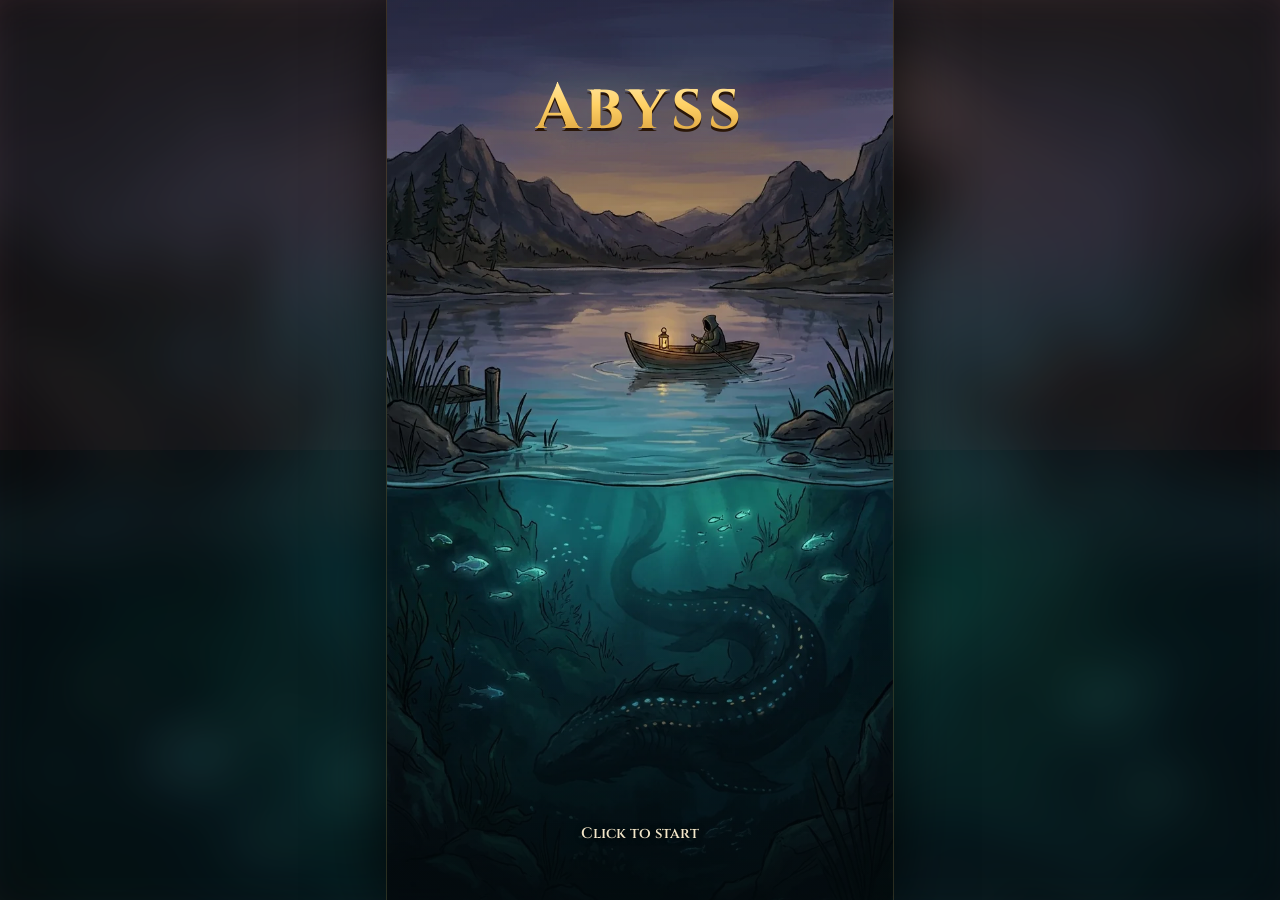
==== en.html @ a46c94ff "Merge daadc5bd6ce87b0501c7ebf479786000f04cf2e0 into 33abf67c89eff015f15a84af858b9ed88434b2a5" ====
<!doctype html>
<html lang="en"><head><meta charset="utf-8">
<meta name="viewport" content="width=device-width,initial-scale=1,viewport-fit=cover">
<title>Abysses</title>
<meta property="og:type" content="website">
<meta property="og:site_name" content="Keismey Studio">
<meta property="og:title" content="Abysses">
<meta property="og:description" content="Fish by night, sell your catch in the village and uncover the secrets of the abyss. Free, no ads, in your browser.">
<meta property="og:url" content="https://keismey.github.io/Abysses/en.html">
<meta property="og:image" content="https://keismey.github.io/Abysses/og.jpg">
<meta property="og:image:width" content="1200">
<meta property="og:image:height" content="630">
<meta property="og:image:alt" content="Abysses · Keismey Studio">
<meta property="og:locale" content="en_GB">
<meta property="og:locale:alternate" content="fr_FR">
<meta name="twitter:card" content="summary_large_image">
<meta name="twitter:title" content="Abysses">
<meta name="twitter:description" content="Fish by night, sell your catch in the village and uncover the secrets of the abyss. Free, no ads, in your browser.">
<meta name="twitter:image" content="https://keismey.github.io/Abysses/og.jpg">
<link rel="manifest" href="manifest-en.webmanifest">
<meta name="theme-color" content="#03141a">
<link rel="icon" href="icons/icon-192.png">
<link rel="apple-touch-icon" href="icons/apple-touch-icon.png">
<meta name="mobile-web-app-capable" content="yes">
<meta name="apple-mobile-web-app-capable" content="yes">
<meta name="apple-mobile-web-app-status-bar-style" content="black-translucent">
<meta name="apple-mobile-web-app-title" content="Abysses">
<link rel="stylesheet" href="fonts/fonts.css">
<style>
:root{--fond:#03141a;--or:#ffd166;--ecume:#e8f1f2;color-scheme:dark;box-sizing:border-box;padding-top:env(safe-area-inset-top,0px);padding-bottom:env(safe-area-inset-bottom,0px)}
@media (prefers-color-scheme:dark){:root:not([data-theme="light"]){--fond:#03141a;--or:#ffd166;--ecume:#e8f1f2}}
:root[data-theme="dark"]{--fond:#03141a;--or:#ffd166;--ecume:#e8f1f2}
html{scroll-padding-top:env(safe-area-inset-top,0px)}
html,body{height:100%;margin:0}
body{background:var(--fond);color:var(--ecume);font-family:'Fredoka',system-ui,sans-serif;display:flex;flex-direction:column;overflow:hidden;touch-action:none;user-select:none;-webkit-user-select:none}
#stage{flex:1;min-height:0;position:relative;display:flex;align-items:center;justify-content:center;width:100%;max-width:min(100vw,calc(100dvh*.5625));margin:0 auto;overflow:hidden}@media (min-aspect-ratio:3/4){body{background:radial-gradient(ellipse at 50% 40%,#0c2f38 0%,#04161c 55%,#010507 100%)}body::before{content:'';position:fixed;inset:-40px;background:var(--tbg) center/cover;filter:blur(28px) brightness(.45) saturate(1.1);opacity:.9;pointer-events:none}#stage{box-shadow:0 0 0 1px #ffd16626,0 0 60px #000c}}
canvas{display:block;touch-action:none}
#bar{position:absolute;left:0;right:0;bottom:12px;z-index:2;display:flex;justify-content:center;gap:8px}#bar .tb{background:#03141acc;color:var(--or);border:1px solid #ffd16688;font-size:14px;padding:9px 13px;-webkit-backdrop-filter:blur(6px);backdrop-filter:blur(6px)}.b:disabled{opacity:.4}.s{font-size:15px;padding:8px 14px}small{opacity:.7}
.b{font:inherit;font-weight:600;font-size:15px;color:var(--fond);background:var(--or);border:0;border-radius:22px;padding:10px 14px;cursor:pointer}
.b:focus-visible{outline:2px solid var(--ecume);outline-offset:2px}
#ov{position:absolute;inset:0;z-index:3;background:#03141af0;display:flex;flex-direction:column;align-items:center;justify-content:center;gap:12px;padding:20px;text-align:center;overflow:auto}
#ov[hidden]{display:none}
#ov .vrow{display:flex;align-items:center;justify-content:space-between;gap:12px;width:100%;max-width:300px;font-weight:600}#ov .vrow input{flex:1;max-width:60%;accent-color:#ffd166}
#vil{position:absolute;inset:0;z-index:2;background:#1a1118}#vil[hidden]{display:none}#vil svg{position:absolute;inset:0;width:100%;height:100%}#vil .hd,#vil .ft{position:absolute;left:0;right:0;display:flex;flex-direction:column;align-items:center;gap:6px;padding:12px;pointer-events:none;text-shadow:0 1px 4px #000}#vil .hd{top:0}#vil .ft{bottom:0;padding-bottom:18px}#vil .ft .b{pointer-events:auto}
h2{font-size:30px;font-weight:600;margin:0;color:var(--or)}
p{margin:0;font-size:17px;line-height:1.4}
.row{display:flex;justify-content:space-between;gap:16px;width:100%;max-width:300px;font-size:16px;text-align:left}

.b:not(.tb){font-family:'Cinzel',Fredoka,serif;font-weight:700;letter-spacing:.3px;color:#2a1608;background:linear-gradient(#ffe39a,#e0a838 58%,#b9791f);border:2px solid #5a3510;border-radius:12px;padding:10px 18px;box-shadow:0 3px 0 #5a3510,0 7px 12px #0009,inset 0 1px 0 #fff9;text-shadow:0 1px 0 #ffe9b088}
.b:not(.tb):active{transform:translateY(2px);box-shadow:0 1px 0 #5a3510,0 3px 6px #0009,inset 0 1px 0 #fff9}
.b:disabled{filter:grayscale(.85) brightness(.65)}
.b.s{font-size:13px;padding:7px 12px}
#bar .tb{font-family:'Cinzel',Fredoka,serif;font-weight:700;border-radius:12px}
h2{font-family:'Cinzel',Fredoka,serif;font-weight:700;letter-spacing:1px;text-shadow:0 2px 0 #5a3510,0 4px 10px #000a}
#ov{background:radial-gradient(ellipse at 50% 30%,#1c2b34fc,#060b10fe)}
.row{align-items:center;background:#ffffff0c;border:1px solid #ffd16633;border-radius:12px;padding:8px 12px;box-sizing:border-box}
#ov{border:40px solid transparent;border-image:url(a/6e6176323789.webp) 130 stretch;border-width:26px 23px 23px;border-image-width:40px;padding:4px;box-sizing:border-box}
.row{max-width:100%}
.b.s{min-height:40px;min-width:40px}.b:not(.tb){min-height:44px}
#ov.clr{background:linear-gradient(#0a060c55,#0a060caa)}.b{white-space:nowrap}
#vil .hd{background:linear-gradient(#120a10f0,#120a10b8 62%,#120a1000);padding-bottom:34px;text-align:center}#vil .hd h2{margin:0;font-size:22px}#vil .hd p{margin:0}#vil .sm{font-size:13px;color:#e8d9c0}
#vil .tip{font-size:13px;background:#120a10d0;border:1px solid #e0a83888;border-radius:12px;padding:6px 12px;margin:0;max-width:300px;text-align:center;pointer-events:none}
#vil.dk .hd,#vil.dk .ft,#vil.dk svg g{display:none}
*{-webkit-tap-highlight-color:transparent;-webkit-touch-callout:none}button,g,svg,svg *{outline:none}button:focus,button:active{outline:none}
.tab{font-family:'Cinzel',serif;font-weight:700;font-size:14px;padding:9px 18px;border:2px solid #4a3418;border-bottom:none;border-radius:12px 12px 0 0;background:#0a141a;color:#8f7f60;cursor:pointer;margin-bottom:-2px;box-shadow:inset 0 -8px 10px #0008}
.tab.on{background:linear-gradient(#3a5164,#1d2c37);color:#ffe39a;border-color:#e0a838;box-shadow:none;padding-top:12px}
.hl{animation:hl 2.6s ease-in-out infinite}@keyframes hl{0%,100%{opacity:.08}50%{opacity:.34}}
.fi{animation:fi 3s ease-in forwards}@keyframes fi{from{opacity:0}to{opacity:1}}
.nb{position:absolute;left:50%;top:19%;transform:translateX(-50%);font-family:Cinzel,serif;font-weight:700;color:#ffe39a;background:#120a10e6;border:2px solid #e0a838;border-radius:14px;padding:8px 16px;pointer-events:none;animation:nb 4s ease forwards;white-space:nowrap}@keyframes nb{0%{opacity:0}15%{opacity:1}80%{opacity:1}100%{opacity:0}}
#vil .rst{position:absolute;top:8px;right:8px;z-index:3;pointer-events:auto;font:600 11px Cinzel,serif;color:#e8d9c0;background:#120a10cc;border:1px solid #e0a83888;border-radius:8px;padding:5px 9px;opacity:.7}#vil.dk .rst{display:none}
#bb,#zb{display:none!important}#bar .tb{opacity:.8}#vil .rst.l{left:auto;right:8px;top:40px}.med{position:absolute;top:8px;left:8px;z-index:3;display:flex;flex-direction:column;align-items:center;gap:1px;pointer-events:none}.med img{width:54px;height:54px;filter:drop-shadow(0 2px 5px #000a);animation:mg 3s ease-in-out infinite}.med small{font:700 10px Cinzel,serif;color:#e8d9c0;letter-spacing:1px;text-shadow:0 1px 3px #000}@keyframes mg{50%{filter:drop-shadow(0 2px 5px #000a) brightness(1.18)}}
#etw{position:absolute;inset:0;z-index:2;background:#120a10;overflow:hidden}#etw[hidden]{display:none}
#etw .etbg{position:absolute;inset:0;width:100%;height:100%;object-fit:cover;object-position:32% 52%;filter:blur(6px) brightness(.36) saturate(.9);transform:scale(1.08)}
#etm{position:absolute;inset:0;display:flex;flex-direction:column;gap:8px;padding:10px 10px 12px;box-sizing:border-box}
.et-top{flex:none;display:flex;align-items:baseline;justify-content:space-between;padding:0 4px}.et-t{font:700 24px Cinzel,serif;color:#ffe39a;text-shadow:0 2px 0 #5a3510}.et-g{font:700 18px Cinzel,serif;color:#ffd166}.et-c{font:600 13px Cinzel,serif;color:#e8d9c0}
.et-cust{flex:none}.cbub{display:flex;align-items:center;gap:10px;background:#0c0709e0;border:2px solid;border-radius:16px;padding:8px 12px;font-size:15px;line-height:1.3;min-height:84px;box-sizing:border-box}.cbub svg{animation:cin .35s ease}@keyframes cin{from{transform:translateX(-24px);opacity:0}to{transform:none;opacity:1}}
.et-counter{flex:1;min-height:0;overflow:auto;background:linear-gradient(#5a3f2ad9,#3a2616d9);border:2px solid #e0a838;border-radius:14px;box-shadow:inset 0 6px 14px #0008;padding:10px;display:grid;grid-template-columns:1fr 1fr;gap:10px;align-content:start}
.sl{position:relative;background:linear-gradient(#2b1d14,#1c130d);border:2px solid #7a5a35;border-radius:12px;padding:10px 6px 8px;display:flex;flex-direction:column;align-items:center;gap:4px;text-align:center;min-height:132px;justify-content:center}.sl.emp{border-style:dashed;opacity:.5;color:#cbb89a}
.sl.lk{border-color:#ffd166;box-shadow:0 0 18px #ffd166}.sl[style*="--rc"]{border-color:var(--rc);box-shadow:0 0 16px var(--rc)}.lkf{position:absolute;top:-20px;left:50%;transform:translateX(-50%)}
.sl .x{position:absolute;top:0;right:0;width:34px;height:34px;background:none;border:0;color:#cbb89a;font-size:16px}.sl .nm{font-weight:600;line-height:1.15;padding:0 16px}
.pc{display:flex;align-items:center;gap:6px}.pc b{font:700 22px Cinzel,serif;min-width:46px}.b.st{min-width:44px;min-height:44px;padding:0;font-size:24px;touch-action:manipulation;user-select:none}
.adv{font:600 11px Cinzel,serif;color:#2a1608;background:#ffd166;border:0;border-radius:10px;padding:5px 9px;min-height:28px}.adv.old{background:#b79c6a;opacity:.85}.adv0{color:#a89878}
.et-tray{flex:none;display:flex;gap:8px;overflow-x:auto;padding:4px 2px;min-height:62px;align-items:center}.chip{flex:none;display:flex;flex-direction:column;align-items:center;justify-content:center;gap:2px;background:#1c130de6;border:2px solid;border-radius:12px;padding:6px 10px;min-height:54px;color:#e8d9c0}.chip:disabled{opacity:.4}
.et-bar{flex:none;display:flex;gap:8px;align-items:center;justify-content:center}

.et-vh{flex:none;padding:0 4px;color:#e8d9c0}.et-vit{flex:none;display:flex;gap:8px}
.vc{position:relative;flex:1;min-width:0;min-height:62px;background:linear-gradient(#3a2818,#241709);border:2px solid #e0a838;border-radius:12px;padding:6px 8px;display:flex;flex-direction:column;align-items:center;justify-content:center;text-align:center;font-size:13px;line-height:1.2}.vc.emp{border-style:dashed;border-color:#7a5a35;opacity:.55}.vc.lk{box-shadow:0 0 20px #ffd166;border-color:#ffd166}.vc .x{position:absolute;top:-2px;right:-2px;width:30px;height:30px;background:none;border:0;color:#cbb89a}
.pg{display:grid;grid-template-columns:1fr 1fr;gap:8px;width:100%}.pg .chip{flex:none;min-height:70px;position:relative;width:100%}.chip.sel{box-shadow:0 0 16px #ffd166;border-color:#ffd166!important;background:#3a2a16e6}.chip b{color:#ffd166;font:700 14px Cinzel,serif}.chip em{font-style:normal;font-size:11px;color:#8fe39b}
.up{color:#8fe39b}.dn{color:#ff8a7a}.sum{text-align:center;margin:auto}.sum p{margin:4px 0;font-size:18px}
.et-price{flex:none;display:flex;gap:8px;min-height:84px}.pbtn{flex:1;display:flex;flex-direction:column;align-items:center;justify-content:center;gap:2px;background:linear-gradient(#ffe39a,#e0a838 58%,#b9791f);border:2px solid #5a3510;border-radius:12px;color:#2a1608;font-family:Cinzel,serif;padding:6px 2px;box-shadow:0 3px 0 #5a3510}.pbtn b{font-size:14px}.pbtn span{font-size:17px;font-weight:700}.pbtn small{font-weight:700}.pbtn .up{color:#1b6b2f}.pbtn .dn{color:#a3261a}.pbtn:disabled{filter:grayscale(.9) brightness(.6)}.pbtn:active{transform:translateY(2px)}
.et-counter{display:block}
.cp{display:inline-block;color:#1a1008;border-radius:8px;padding:1px 8px;font:700 12px Cinzel,serif}

#etw{background:#120a10}#etw .etbg{filter:none;transform:none;object-position:50% 50%}
#etm{position:absolute;inset:0;display:block;padding:0;gap:0}
.eh{position:absolute;top:0;left:0;right:0;height:12%;padding:8px 8px 0;display:flex;flex-wrap:wrap;gap:6px;align-items:flex-start;align-content:flex-start;background:linear-gradient(#0c0709cc,#0c070900)}
.hp{display:flex;align-items:center;gap:5px;background:#1a0f08d9;border:1.5px solid #e0a838;border-radius:14px;padding:2px 10px 2px 6px;font:700 15px Cinzel,serif;color:#ffe39a;height:28px;box-sizing:border-box}.hp img{width:20px;height:20px}.hp i{width:40px;height:6px;background:#ffffff30;border-radius:3px;overflow:hidden}.hp u{display:block;height:100%;background:#ffd166}.hp.cl{font-size:12px;color:#e8d9c0}
.hb{margin-left:auto;display:flex;gap:6px}.mb{font:700 12px Cinzel,serif;color:#2a1608;background:linear-gradient(#ffe39a,#e0a838);border:1.5px solid #5a3510;border-radius:9px;padding:4px 9px;min-height:30px;box-shadow:0 2px 0 #5a3510}.mb:disabled{filter:grayscale(.9) brightness(.65)}.mb:active{transform:translateY(1px)}
.sc{position:absolute;top:11%;bottom:44%;left:0;right:0}
.por{position:absolute;bottom:0;left:50%;transform:translateX(-50%);height:78%;filter:drop-shadow(0 4px 8px #0008)}.por.in{animation:pin .45s ease}.por{clip-path:inset(0 0 12.1% 0)}#etm .vr{z-index:4}@keyframes pin{from{opacity:0;transform:translateX(-90%)}to{opacity:1;transform:translateX(-50%)}}
.bub{position:absolute;top:0;left:4%;right:4%;border:solid transparent;border-width:16px 18px 30px 18px;border-image-slice:30 28 52 28 fill;padding:2px 4px;min-height:40px;border-image-repeat:stretch;color:#3a2412;font-size:14px;line-height:1.3;text-align:center;filter:drop-shadow(0 3px 6px #0007)}.bub .bt{margin:0}.bub.big{top:10%}.bub .cp{font-size:11px}.bub small{color:#6a4a2a}
.tray{position:absolute;left:50%;bottom:-26px;transform:translateX(-50%);width:104px;height:104px;z-index:3;text-align:center}.tray .tb{width:104px;height:104px}.tray .tf{position:absolute;left:50%;top:48%;transform:translate(-50%,-50%);max-width:70px;max-height:46px}.tray span{position:absolute;left:50%;bottom:-6px;transform:translateX(-50%);white-space:nowrap;font:700 11px Cinzel,serif;color:#ffe39a;background:#1a0f08e6;border-radius:8px;padding:1px 7px}
.cnt{position:absolute;top:56%;bottom:17%;left:0;right:0;padding:4px 8px 4px;display:flex;flex-direction:column;background:linear-gradient(#2a1a10d9,#150d08ee);border-top:2px solid #e0a838;box-sizing:border-box;z-index:2}
.vh{flex:none;font:600 11px Cinzel,serif;color:#e8d9c0;padding:1px 4px}.vr{flex:none;display:flex;gap:4px;overflow-x:auto;padding:2px 0}
.st{position:relative;flex:none;width:72px;height:54px}.st .sb{position:absolute;left:0;bottom:0;width:72px}.st .sfw{position:absolute;left:0;right:0;bottom:20px;display:flex;justify-content:center;z-index:1}.st .fz{max-width:46px;max-height:30px;object-fit:contain}.st .pt{position:absolute;left:50%;bottom:6px;transform:translateX(-50%);font:700 10px Cinzel,serif;color:#3a2412;z-index:2}.st.lk{filter:drop-shadow(0 0 8px #ffd166) drop-shadow(0 0 4px #ffd166)}.st .x{position:absolute;top:-4px;right:-2px;width:22px;height:22px;border:0;border-radius:11px;background:#120a10cc;color:#ffe39a;font-size:11px;z-index:3}
.fg{flex:1;min-height:0;overflow-x:auto;overflow-y:hidden;display:grid;grid-auto-flow:column;grid-template-rows:repeat(2,minmax(0,1fr));grid-auto-columns:62px;gap:5px;padding:2px 0}
.fc{position:relative;display:flex;flex-direction:column;align-items:center;justify-content:center;gap:0;background:linear-gradient(#3b2a1a,#241709);border:2px solid var(--rc);border-radius:10px;color:#e8d9c0;padding:2px;line-height:1.05}.fc .fz{max-width:44px;max-height:22px;object-fit:contain}.fc b{font:700 12px Cinzel,serif;color:#ffd166}.fc small{font-size:9px}.fc small .up{color:#8fe39b}.fc small .dn{color:#ff8a7a}.fc .ok{position:absolute;top:-6px;right:-5px;width:20px;height:20px}.fc.sel{box-shadow:0 0 14px #ffd166;border-color:#ffd166;background:#4a3418}.fc:disabled{opacity:.35}
.bd{position:absolute;top:83%;bottom:0;left:0;right:0;display:flex;align-items:center;justify-content:center;gap:4px;padding:2px 6px 8px;z-index:2}
.ps{flex:1;height:100%;max-height:118px;display:flex;flex-direction:column;align-items:center;justify-content:center;gap:1px;border:solid transparent;border-width:24px 20px;border-image-slice:28 fill;border-image-repeat:stretch;background:none;color:#fff;font-family:Cinzel,serif;padding:0;filter:drop-shadow(0 3px 4px #000a);text-shadow:0 1px 2px #000}.ps:disabled{filter:grayscale(.9) brightness(.55)}.ps:active{transform:translateY(2px)}
.ps .pl{font-size:12px;font-weight:700;color:#f6e6c0}.ps .pg2{display:flex;align-items:center;gap:3px;font-size:18px;font-weight:700;color:#ffe39a}.ps .pg2 img{width:18px;height:18px}.ps .pr{display:flex;align-items:center;gap:2px;font-size:13px;font-weight:700}.ps .pr img{width:14px;height:14px}.ps .pr.up{color:#b8ffb0}.ps .pr.dn{color:#ffb0a0}

#etw .etbg{display:none}
.wrap{position:absolute;top:0;bottom:0;left:50%;transform:translateX(-50%);aspect-ratio:576/1032;overflow:visible}.wrap img.bgi{position:absolute;left:0;top:0;width:100%;height:100%}.wrap img.fgi{position:absolute;left:0;top:65.7%;width:100%;height:34.3%}
#scn{position:absolute;left:0;right:0;top:20%;height:52%;pointer-events:none}
.por{position:absolute;bottom:0;left:50%;transform:translateX(-50%);height:100%;filter:drop-shadow(0 4px 8px #0008);-webkit-mask-image:linear-gradient(90deg,transparent 0,#000 15%,#000 85%,transparent 100%);mask-image:linear-gradient(90deg,transparent 0,#000 15%,#000 85%,transparent 100%)}
#etm{position:absolute;inset:0;pointer-events:none}#etm button{pointer-events:auto}#etm .st{pointer-events:auto}
.sc{display:none}
.bub{position:absolute;top:11%;left:4%;right:4%;z-index:3}
.tray{position:absolute;left:50%;top:47.5%;transform:translateX(-50%);width:104px;height:104px;z-index:5;text-align:center}
.vlab,.flab{position:absolute;left:8px;z-index:3;font:700 11px Cinzel,serif;color:#f6e6c0;background:#1a0f08cc;border-radius:9px;padding:1px 9px;text-shadow:0 1px 2px #000}.vlab{top:59.4%}.flab{top:69%}
.vr{position:absolute;left:0;right:0;top:61.6%;height:6.9%;min-height:50px;display:flex;gap:4px;overflow-x:auto;padding:0 8px;z-index:3;pointer-events:auto}
.fg{position:absolute;left:0;right:0;top:70.8%;height:12.2%;padding:0 8px;z-index:3;overflow-x:auto;overflow-y:hidden;display:grid;grid-auto-flow:column;grid-template-rows:repeat(2,minmax(0,1fr));grid-auto-columns:88px;gap:4px;pointer-events:auto}
.fc{flex-direction:row!important;justify-content:flex-start!important;gap:4px!important;padding:2px 5px!important;background:rgba(36,23,12,.86)!important;text-align:left}.fc .fz{max-width:34px!important;max-height:26px!important;flex:none}.fc .ft2{display:flex;flex-direction:column;line-height:1.05}.fc .ft2 b{font:700 12px Cinzel,serif;color:#ffd166}.fc .ft2 small{font-size:9px;color:#d9ccb0}.fc .ok{top:-6px!important;right:-5px!important}
.emp2{margin:auto;padding:6px;background:#1a0f08cc;border-radius:9px}
.tavw{width:100%;max-width:340px;height:100%;min-height:0;display:flex;flex-direction:column;gap:6px;text-align:left}.pr2{display:contents}.pn{display:flex;flex-direction:column;flex:1 1 auto}.pn>:not(h3){margin-top:auto;margin-bottom:auto}.tact{flex:none}.tbn{flex:none}
.tbn{align-self:center;width:200px;height:131px;margin:-6px 0 -10px;padding-top:35px;box-sizing:border-box;background-size:100% 100%;background-repeat:no-repeat;display:flex;flex-direction:column;align-items:center;justify-content:center;gap:2px;filter:drop-shadow(0 4px 6px #000a)}.tbn h2{font-size:22px;line-height:1.1;color:#ffe39a}.tg{display:flex;align-items:center;gap:4px;font:700 14px Cinzel,serif;color:#ffe39a;text-shadow:0 1px 2px #000}.tg img,.ci{width:16px;height:16px;vertical-align:middle}.ci{margin-left:3px}
.pn{box-sizing:border-box;min-width:0;border:solid transparent;border-width:18px 16px;padding:0 6px;border-image-slice:28 fill;border-image-repeat:stretch;color:#f6e6c0;filter:drop-shadow(0 3px 5px #000a);text-shadow:0 1px 2px #000;font-size:14px;line-height:1.25}
.pn h3{margin:0 0 6px;font:700 12px Cinzel,serif;letter-spacing:1px;text-transform:uppercase;color:#ffe39a;border-bottom:1px solid #ffd16655;padding-bottom:3px}.pn small{opacity:.85;font-size:12px}.pn b{color:#ffe39a}
.ord{display:flex;gap:10px;align-items:center}.mp{width:54px;flex:none;align-self:flex-end;filter:drop-shadow(0 2px 3px #000a)}.od{flex:1;min-width:0;display:flex;flex-direction:column;gap:4px}.ol{font-size:15px;font-weight:700;color:#fff3d0;margin:0;line-height:1.2}
.pb{height:9px;border-radius:5px;background:#0006;border:1px solid #ffd16688;overflow:hidden}.pb i{display:block;height:100%;background:linear-gradient(#ffe39a,#e0a838);border-radius:5px}.os{display:flex;justify-content:space-between;font-size:12px}
.dmd{display:flex;align-items:center;gap:10px}.dmd img{width:56px;max-height:36px;object-fit:contain;filter:drop-shadow(0 2px 3px #000a)}.evt{font-size:14px}
.rum{display:grid;grid-template-columns:1fr 1fr;gap:10px}.rum h4{margin:0 0 4px;display:flex;align-items:center;gap:4px;font:700 12px Cinzel,serif}.rum h4 img{width:14px;height:14px}.rum h4.up{color:#a8f0a8}.rum h4.dn{color:#ffb0a0}
.rm{display:flex;align-items:center;gap:5px;margin:2px 0;font-size:12px}.rm img{width:30px;max-height:18px;object-fit:contain;flex:none}.rm span{flex:1;min-width:0;line-height:1.1}.rm b{font-size:11px;flex:none}.rm img{width:24px}
.row .b{flex:none;display:inline-flex;align-items:center;justify-content:center;gap:2px;box-sizing:border-box}.row>span{min-width:0;flex:1}
.stabs{flex:none;display:flex;gap:6px}.tabx{flex:1;font:700 14px Cinzel,serif;padding:8px 6px;min-height:40px;border:2px solid #5a3510;border-radius:12px;background:linear-gradient(#3a2818,#241709);color:#cbb89a;box-shadow:0 3px 0 #1a0f08}.tabx.on{background:linear-gradient(#ffe39a,#e0a838 58%,#b9791f);color:#2a1608;box-shadow:0 3px 0 #5a3510}
.shl{flex:1 1 auto;display:flex;flex-direction:column;gap:8px;justify-content:center}.shl .pn{flex:1 1 0;flex-direction:row;align-items:center;gap:10px}.shl .pn>*{margin:0!important}.shl .pn.nt{flex:none;justify-content:center;text-align:center}
.ic{flex:none;width:46px;height:46px;border-radius:12px;background:radial-gradient(#4a3418,#1c130d);border:2px solid #e0a838;display:flex;align-items:center;justify-content:center}.ic svg{width:28px;height:28px;fill:none;stroke:#ffe39a;stroke-width:2.2;stroke-linecap:round;stroke-linejoin:round}.ic img{max-width:38px;max-height:34px;object-fit:contain}
.sx{flex:1;min-width:0;display:flex;flex-direction:column;gap:3px}.st1{display:flex;align-items:baseline;justify-content:space-between;gap:6px;font:700 15px Cinzel,serif;color:#fff3d0}.st1 em{font:600 11px Cinzel,serif;color:#e8d9c0;font-style:normal;white-space:nowrap}.fx{display:flex;flex-wrap:wrap;gap:0 6px;font-size:12px;line-height:1.2}.vv{white-space:nowrap}.sx .pb{margin:1px 0}.fx b{color:#ffe39a}.fx .nx{color:#a8f0a8}
.pp{display:flex;gap:3px}.pp i{width:14px;height:6px;border-radius:3px;background:#0006;border:1px solid #ffd16688}.pp i.on{background:linear-gradient(#ffe39a,#e0a838)}
.bt{flex:none;min-width:78px}.shw.t1 .pp,.shw.t2 .pp,.shw.t3 .pp{display:none}.shw.t2 .ic,.shw.t3 .ic{width:38px;height:38px}.shw.t2 .ic svg,.shw.t3 .ic svg{width:22px;height:22px}.shw.t3 .fx{display:none}.shw.t3 .shl{gap:5px}.shw.t3 .shl .pn.sp{border-width:11px 14px}.shw.t3 .ic{width:32px;height:32px;border-radius:9px}.shw.t3 .ic svg{width:19px;height:19px}.shw.t3 .bt{min-height:34px;padding:4px 10px}.shw.t3 .shl .pn.nt{border-width:10px 14px}.shw.t3 .st1{font-size:14px}
.shl .pn.ms,.shl .pn.fp{flex-direction:column;align-items:stretch;justify-content:center;gap:4px}.shl .pn.fp{flex:0 0 auto}.shl .pn.fl0{flex:1 1 0;min-height:90px}.shl .pn.fp>*{margin:0!important}
.ms h3,.fp h3{display:flex;justify-content:space-between;align-items:baseline}.ms h3 em,.fp h3 em{font:600 11px Cinzel,serif;font-style:normal;color:#e8d9c0}

.mbq{font-size:12px}.ms.ok .mbq b{color:#a8f0a8}.mh{flex:1 0 100%;text-align:center;opacity:.7;font-size:11px}

.fl0{display:flex;flex-direction:column}.fl{flex:1;min-height:0;overflow:auto;display:grid;grid-template-columns:1fr;gap:4px;align-content:start}.fl .fmc{font-size:12px;min-height:34px}.fl .fmc img{width:38px;max-height:22px}.fmc{display:flex;align-items:center;gap:5px;padding:4px 6px;border-radius:9px;border:1px solid #ffd16666;background:#0005;color:#f6e6c0;font-size:11px;text-align:left;min-height:38px}.fmc:disabled{opacity:.45}.fmc img{width:30px;max-height:20px;object-fit:contain;flex:none}.fmc span{flex:1;min-width:0;line-height:1.05}.fmc b{color:#ffe39a;font-size:11px;white-space:nowrap;flex:none}
#bar #rb{font:700 15px Cinzel,serif;color:#2a1608;background:linear-gradient(#ffe39a,#e0a838 58%,#b9791f);border:2px solid #5a3510;border-radius:14px;padding:10px 20px;min-height:46px;opacity:1!important;box-shadow:0 3px 0 #5a3510,0 0 14px #ffd16688}#bar #rb.hot{animation:rbp 1.1s ease-in-out infinite}@keyframes rbp{50%{transform:scale(1.07);box-shadow:0 3px 0 #5a3510,0 0 26px #ffd166}}
#retb{position:absolute;left:0;right:0;top:28%;display:flex;justify-content:center;z-index:5;pointer-events:none;animation:rbi .5s ease}#retb[hidden]{display:none}.rbp{width:300px;height:196px;background-size:100% 100%;display:flex;flex-direction:column;align-items:center;justify-content:center;padding-top:34px;box-sizing:border-box;filter:drop-shadow(0 6px 10px #000a);text-align:center}.rbp h2{font-size:24px;margin:0;color:#ffe39a}.rbp p{margin:4px 0 0;font-size:14px;color:#fff3d0}@keyframes rbi{from{opacity:0;transform:translateY(-14px)}}
.bgl{pointer-events:auto;cursor:pointer;text-decoration:underline dotted;padding:4px 2px}#vil .kc{color:#7fe0ff}#vil .inf{font-size:12px;line-height:1.35}#vil .inf small{opacity:.85}#ov .dpx{display:block;font-size:10px;line-height:1.1;color:#7fe0ff;margin:-1px 0 2px}#ov textarea{width:100%;max-width:300px;box-sizing:border-box;font:12px/1.35 monospace;color:#e8f1f2;background:#00000066;border:1px solid #ffd16655;border-radius:8px;padding:8px;resize:none;word-break:break-all}#ov .pmsg{min-height:1.2em;color:#ffd166}.rst.sd.w::after{content:"";position:absolute;top:-3px;right:-3px;width:9px;height:9px;border-radius:50%;background:#ff7a59;box-shadow:0 0 6px #ff7a59}#upd{position:absolute;z-index:60;left:50%;top:calc(8px + env(safe-area-inset-top,0px));transform:translateX(-50%);display:flex;gap:8px;align-items:center;background:#120a10ee;border:1px solid #e0a838;border-radius:10px;padding:6px 10px;font:600 12px Fredoka,sans-serif;color:#e8d9c0;white-space:nowrap}#upd button{font:600 12px Cinzel,serif;color:#120a10;background:#ffd166;border:0;border-radius:6px;padding:5px 9px}#upd .x{background:none;color:#e8d9c0;font-size:16px;padding:2px 4px}
#spl{position:absolute;inset:0;z-index:70;display:flex;align-items:center;justify-content:center;background:#020a0d;cursor:pointer;overflow:hidden}#spl .lg{position:absolute;inset:0;display:flex;flex-direction:column;align-items:center;justify-content:center;gap:14px;background:#000;transition:opacity .7s;z-index:2}#spl .lg img{width:min(62%,260px);height:auto;opacity:0;animation:spIn 1s ease .15s forwards}#spl .lg b{font:700 22px Cinzel,serif;letter-spacing:.18em;color:#e8d9c0;opacity:0;animation:spIn 1s ease .15s forwards}#spl .tt{position:absolute;inset:0;display:flex;flex-direction:column;align-items:center;justify-content:space-between;padding:calc(env(safe-area-inset-top,0px) + 13%) 20px calc(env(safe-area-inset-bottom,0px) + 11%);box-sizing:border-box;background:linear-gradient(#020a0d55,#020a0d00 35%,#020a0d00 60%,#020a0dcc),var(--tbg) center/cover,#03141a}#spl h1{margin:0;font:700 clamp(40px,15vmin,64px) Cinzel,serif;letter-spacing:.06em;background:linear-gradient(#fff3c4,#ffd166 45%,#c98a2a);-webkit-background-clip:text;background-clip:text;color:transparent;filter:drop-shadow(0 3px 0 #2a1608) drop-shadow(0 0 22px #ffd16666);opacity:0;animation:spIn 1.4s ease .2s forwards}#spl .sub{margin:6px 0 0;font:600 12px Fredoka,sans-serif;letter-spacing:.16em;white-space:nowrap;text-transform:uppercase;color:#cfe6ea;opacity:0;animation:spIn 1.4s ease .6s forwards}#spl .go{font:600 15px Cinzel,serif;color:#f2e6c9;text-shadow:0 1px 6px #000;opacity:0;animation:spIn 1s ease 1.2s forwards,spBl 2.2s ease-in-out 2.2s infinite}#spl.out{opacity:0;transition:opacity .6s;pointer-events:none}@keyframes spIn{from{opacity:0;transform:translateY(8px)}to{opacity:1;transform:none}}@keyframes spBl{50%{opacity:.35}}
#ov .pnl{width:100%;max-width:330px;max-height:62vh;overflow:auto;text-align:left;display:flex;flex-direction:column;gap:8px}#ov .pnl details{background:#ffffff0d;border:1px solid #ffd16640;border-radius:10px;padding:8px 12px}#ov .pnl summary{cursor:pointer;font:700 14px Cinzel,serif;color:#ffd166;display:flex;justify-content:space-between;align-items:baseline;gap:8px;list-style:none}#ov .pnl summary::-webkit-details-marker{display:none}#ov .pnl summary::after{content:'▾';color:#ffd16699}#ov .pnl details[open] summary::after{content:'▴'}#ov .pnl summary small{font:500 11px Fredoka,sans-serif;color:#cfe6ea99;margin-left:auto}#ov .pnl ul{margin:8px 0 2px;padding-left:18px;font-size:13px;line-height:1.4;color:#e8f1f2}#ov .pnl li{margin:3px 0}
.tcol{display:flex;flex-direction:column;gap:8px;align-items:center;width:100%}.fn{display:block;font-style:normal;white-space:nowrap;overflow:hidden;text-overflow:ellipsis}.fmc span small{display:block;line-height:1.1}.fmc.unk img{filter:brightness(0) opacity(.45)}.fmc small.up{color:#a8f0a8}.fmc small.dn{color:#ffb0a0}.fmc.sm{box-shadow:inset 0 0 0 1px #ffb86b}.fmc.lw{opacity:.6}
#mus{position:absolute;inset:0;z-index:6;display:flex;flex-direction:column;padding:calc(env(safe-area-inset-top,0px) + 12px) 12px 12px;box-sizing:border-box;color:#f2e6c9;background:linear-gradient(#06110ecc,#06110e99 30%,#06110ebb),var(--bgm) center/cover,#0a1917;overflow:hidden}#mus[hidden]{display:none}
.mhd{position:relative;text-align:center;margin:6px 0 4px}.mhd small{display:block;margin-top:8px;font:600 11px Cinzel,serif;color:#bcd6c8;letter-spacing:.5px}
.mft{display:flex;justify-content:center;margin-top:8px}.mbt{font:700 15px Cinzel,serif;color:#2a1608;background:linear-gradient(#f6dd90,#e0a838 58%,#b9791f);border:2px solid #5a3510;border-radius:14px;padding:10px 34px;min-height:44px;box-shadow:0 3px 0 #5a3510}
.msc{position:relative;flex:1;min-height:0;overflow:auto;padding:4px 2px 8px;-webkit-overflow-scrolling:touch}.gs{content-visibility:auto;contain-intrinsic-size:auto 160px;margin-bottom:12px}
.grail{display:flex;align-items:center;gap:8px;margin:0 2px 7px}.grail b{font:700 12px Cinzel,serif;letter-spacing:1.5px;text-transform:uppercase;color:#e8c26a;white-space:nowrap}.grail em{font:600 11px Cinzel,serif;font-style:normal;color:#bcd6c8}.grail i{flex:1;height:3px;border-radius:2px;background:linear-gradient(90deg,#e8c26a,#7a551799 60%,transparent)}
.gbonus{font:700 11px Cinzel,serif;padding:3px 9px;border-radius:10px;background:#0007;border:1px solid #ffffff26;color:#9fb6aa;white-space:nowrap}.gs.ok .gbonus{background:linear-gradient(#c9f5cf,#5bbf72);color:#0c2a14;border-color:#e6ffe9;box-shadow:0 0 12px #7dffa088}
.tiles{display:grid;grid-template-columns:repeat(4,minmax(0,1fr));gap:8px}.tl{display:flex;flex-direction:column;align-items:center;gap:3px;padding:0;background:none;border:0;color:#f2e6c9;min-width:0}.tli{width:100%;aspect-ratio:1;border-radius:6px;padding:3px;box-sizing:border-box;background:linear-gradient(135deg,#6d5a2e,#3a2f16);display:flex}.tli img{width:100%;height:100%;object-fit:contain;border-radius:3px;background:radial-gradient(90% 85% at 50% 25%,#3c5f55,#10231f);padding:4px;box-sizing:border-box;filter:brightness(0) opacity(.4)}
.tl.seen .tli img{filter:saturate(.35) brightness(.7)}.tl.has .tli{background:linear-gradient(135deg,#f6dd90,#a67a25 40%,#ebc96d 62%,#7a5517);box-shadow:0 0 12px #ffd16666}.tl.has .tli img{filter:none}.tln{font:700 9px Cinzel,serif;line-height:1.1;text-align:center;max-width:100%;overflow:hidden;text-overflow:ellipsis;white-space:nowrap;color:#a9c0b4}.tl.has .tln{color:#ffe39a}
#mdt{position:absolute;inset:0;z-index:7;display:flex;align-items:center;justify-content:center;background:#000a}#mdt[hidden]{display:none}.dc{width:min(300px,86%);padding:16px;border-radius:14px;text-align:center;background:linear-gradient(#1f4038,#0f2420);border:2px solid #7a5517;box-shadow:0 12px 30px #000c}.dc.has{border-color:#f0cf7c;box-shadow:0 0 24px #ffd16688,0 12px 30px #000c}.dci{height:130px;border-radius:8px;background:radial-gradient(90% 85% at 50% 25%,#4a7266,#10231f);display:flex;align-items:center;justify-content:center}.dci img{max-width:86%;max-height:86%;object-fit:contain}.dci img.no{filter:brightness(0) opacity(.4)}.dc h3{margin:10px 0 0;color:#ffe39a;font:700 18px Cinzel,serif}.dc p{margin:4px 0;font-size:13px;color:#d6e6dc}.drar{text-transform:uppercase;letter-spacing:1px;font:700 11px Cinzel,serif}.dc .mbt{margin-top:10px;padding:8px 26px}
#fum{position:absolute;inset:0;z-index:6;display:flex;flex-direction:column;padding:calc(env(safe-area-inset-top,0px) + 10px) 10px 10px;box-sizing:border-box;color:#f1dcc0;overflow:hidden;background:linear-gradient(#0a0605aa,#0a060566 40%,#0a0605cc),var(--bgf) center/cover,#0a0605}#fum[hidden]{display:none}

.fsm{position:absolute;bottom:70px;width:90px;height:90px;border-radius:50%;background:radial-gradient(#ffffff26,transparent 70%);filter:blur(10px);pointer-events:none;animation:smk 7s linear infinite}.fsm.a{left:8%}.fsm.b{left:44%;animation-delay:-2.5s}.fsm.c{right:6%;animation-delay:-5s}@keyframes smk{0%{transform:translateY(0) scale(.6);opacity:0}15%{opacity:.8}100%{transform:translateY(-640px) scale(2.2);opacity:0}}
.fh{position:relative;display:flex;flex-direction:column;align-items:center;gap:6px;margin:4px 0 6px}.fh small{font:700 13px Cinzel,serif;color:#ffd9a8}
.rack{position:relative;flex:none}.rrow{position:relative;display:grid;grid-template-columns:repeat(4,minmax(0,1fr));gap:6px;padding:14px 6px 4px;margin-bottom:2px}.rrow::before{content:'';position:absolute;left:0;right:0;top:0;height:13px;border-radius:7px;background:repeating-linear-gradient(90deg,#00000018 0 3px,transparent 3px 11px),linear-gradient(#9a6a34,#4f2f14);box-shadow:0 4px 8px #000b,inset 0 1px 0 #ffd9a044}
.hk{position:relative;height:66px;min-width:0;display:flex;flex-direction:column;align-items:center}.hk>.rope{width:2px;height:14px;background:#cdb07a}.hh{width:16px;height:16px;border:3px solid #a89268;border-top:0;border-radius:0 0 16px 16px;opacity:.7}.hf{position:relative;display:flex;flex-direction:column;align-items:center;gap:2px;padding:0;background:none;border:0;color:#ffd9a8;transform-origin:50% 0;animation:sw 4s ease-in-out infinite}.hk:nth-child(2n) .hf{animation-delay:-1.3s}.hk:nth-child(3n) .hf{animation-delay:-2.4s}@keyframes sw{50%{transform:rotate(3deg)}0%,100%{transform:rotate(-3deg)}}
.hf .rope{width:2px;height:14px;background:#cdb07a}.hf img{width:min(64px,100%);max-height:34px;object-fit:contain;filter:drop-shadow(0 4px 4px #000a)}.hf small{font:700 10px Cinzel,serif;white-space:nowrap;display:flex;align-items:center;gap:1px}.hf small .ci,.fcd small .ci{width:12px;height:12px;margin-left:2px}.hk.smoking::after{content:'';position:absolute;top:18px;width:30px;height:46px;border-radius:50%;background:radial-gradient(#ffffff33,transparent 70%);filter:blur(6px);animation:smk2 3s ease-in infinite}@keyframes smk2{0%{transform:translateY(8px) scale(.6);opacity:0}30%{opacity:.8}100%{transform:translateY(-40px) scale(1.6);opacity:0}}
.smk{filter:sepia(.7) saturate(.9) brightness(.82) contrast(1.1) drop-shadow(0 0 3px #ff9a3c66)}
.fsc{position:relative;flex:1;min-height:0;display:flex;flex-direction:column;margin-top:6px;border-radius:12px;background:#120a07cc;border:1px solid #6a3a1a;box-shadow:inset 0 0 20px #000a}.fhd2{display:flex;justify-content:space-between;align-items:baseline;padding:8px 12px 4px;font:700 12px Cinzel,serif;letter-spacing:1px;text-transform:uppercase;color:#ffb066}.fhd2 em{font-style:normal;color:#e0c8a8}
.fcl{flex:1;min-height:0;overflow:auto;display:grid;grid-template-columns:repeat(3,minmax(0,1fr));gap:6px;padding:4px 8px 8px;align-content:start}.fcd{display:flex;flex-direction:column;align-items:center;gap:2px;padding:6px 4px;border-radius:9px;background:#2a1710;border:1.5px solid #5a3418;color:#f1dcc0;font-size:10px}.fcd img{width:100%;max-height:34px;object-fit:contain}.fcd span{display:flex;flex-direction:column;align-items:center;max-width:100%}.fcd small{font-size:10px;color:#ffd9a8;white-space:nowrap;display:flex;align-items:center}.fcd .fn{max-width:100%}.fcd.on{border-color:#ff9a3c;background:#4a2410;box-shadow:0 0 12px #ff7a1a88}.fcd:disabled{opacity:.4}
.fwait{display:flex;flex-direction:column;gap:6px;align-items:center;justify-content:center;flex:1;padding:16px;text-align:center;font-size:13px;color:#e0c8a8}.fwait b{font:700 18px Cinzel,serif;color:#ffb066;text-shadow:0 0 10px #ff7a1a}
.fft{position:relative;display:flex;flex-direction:column;gap:8px;align-items:center;margin-top:8px}.fgo{font:700 15px Cinzel,serif;color:#2a1000;background:linear-gradient(#ffd08a,#ff9a3c 58%,#c8590f);border:2px solid #6a2a08;border-radius:14px;padding:10px 22px;min-height:46px;box-shadow:0 3px 0 #6a2a08,0 0 16px #ff7a1a66;max-width:100%}.fgo:disabled{opacity:.5;filter:grayscale(.5)}.fbk{font:700 13px Cinzel,serif;color:#ffd9a8;background:none;border:1px solid #8a4a1e;border-radius:12px;padding:8px 26px}
#fmsg{position:absolute;left:0;right:0;top:34%;display:flex;justify-content:center;z-index:9;pointer-events:none;animation:rbi .5s ease}
.fc.inlot:disabled{opacity:1;border-color:#8fe39b;box-shadow:0 0 10px #8fe39b88}.fsub{display:flex;align-items:center;gap:10px}.fstk{font:700 12px Cinzel,serif;color:#ffd9a8;background:#2a1710;border:1.5px solid #ff9a3c;border-radius:12px;padding:6px 12px;box-shadow:0 0 10px #ff7a1a44}
#fst{position:absolute;inset:0;z-index:8;display:flex;align-items:center;justify-content:center;background:#000b;padding:16px;box-sizing:border-box}#fst[hidden]{display:none}.sbox{width:100%;max-width:340px;max-height:86%;display:flex;flex-direction:column;gap:8px;padding:14px;border-radius:14px;background:linear-gradient(#2a1710,#140b08);border:2px solid #8a4a1e;box-shadow:0 0 26px #ff7a1a44,0 12px 30px #000c;align-items:stretch}.sbox h3{margin:0;text-align:center;font:800 18px Cinzel,serif;letter-spacing:2px;color:#ffb066;text-shadow:0 0 10px #ff7a1a}.ssum{margin:0;text-align:center;font-size:12px;color:#e0c8a8}.sbox .fgo{align-self:center}
.stw{display:inline-block;width:16px;height:16px;line-height:16px;border-radius:8px;background:#ff9a3c;color:#2a1000;font-size:11px;text-align:center;margin-left:3px}.ssum.sw{color:#ffb066;font-weight:600}.slist{flex:1;min-height:0;overflow:auto;display:flex;flex-direction:column;gap:5px}.sr{display:flex;align-items:center;gap:8px;padding:5px 8px;border-radius:9px;background:#1d110c;border:1px solid #5a3418}.sr img{width:42px;max-height:26px;object-fit:contain;flex:none}.sr span{flex:1;min-width:0;display:flex;flex-direction:column;font-size:12px}.sr small{font-size:10px;color:#c9b08a}.sr b{color:#ffd9a8;font-size:13px}.sr em{font-style:normal;font-size:11px;color:#ffb066;white-space:nowrap;min-width:48px;text-align:right}
.hsign{position:relative;width:250px;height:162px;margin:-18px auto -26px;background:center/contain no-repeat;filter:drop-shadow(0 6px 8px #000b)}.hsign span{position:absolute;left:0;right:0;top:53%;transform:translateY(-50%);text-align:center;font:800 20px Cinzel,serif;letter-spacing:2px;color:#ffe9b0;text-shadow:0 2px 3px #000,0 0 10px #000a}.hsign span.hs2{font-size:16px;letter-spacing:1px}.hf2 span{color:#ffb066;text-shadow:0 0 10px #ff7a1a,0 2px 3px #000}
.smb{position:absolute;top:2px;right:2px;width:18px;height:18px;pointer-events:none;filter:drop-shadow(0 1px 2px #000)}.fmc,.sr{position:relative}.fc .smb{left:2px;right:auto;top:1px;width:15px;height:15px}.st .smb{top:-4px;right:6px}
@media (max-height:720px){.hsign{width:190px;height:123px;margin:-14px auto -20px}.hsign span{font-size:16px}.hsign span.hs2{font-size:13px}.hk{height:58px}.fh{gap:3px;margin:0 0 2px}.fcd{padding:4px 3px}.fcd img{max-height:26px}.mhd small{margin-top:4px}}
#ov .ovbg{position:absolute;inset:0;z-index:0;background:center/cover no-repeat;pointer-events:none}#ov .ovbg::after{content:'';position:absolute;inset:0;background:linear-gradient(#0a0605b3,#0a060573 35%,#0a0605c4)}#ov>.tavw{position:relative;z-index:1}
.hsign span{top:var(--ty,53%)}.tavw .hsv{flex:none;width:236px;height:160px;margin:-2px auto -22px}.tavw .hsv span{font-size:21px}.hsv.hsp span{color:#3a2412;text-shadow:0 1px 0 #fff9}.hsv.hsp span small{color:#5a3510}.hsv span small{display:flex;align-items:center;justify-content:center;gap:2px;margin-top:1px;font:700 13px Cinzel,serif;letter-spacing:0;opacity:1;color:#ffe39a}.t3 .hsv span small{font-size:11px}
.t2 .hsv{width:196px;height:133px;margin:-2px auto -18px}.t2 .hsv span{font-size:18px}.t3 .hsv{width:160px;height:109px;margin:-2px auto -14px}.t3 .hsv span{font-size:15px}
#end{position:absolute;inset:0;z-index:12;display:flex;flex-direction:column;align-items:center;justify-content:center;gap:10px;padding:20px 18px;box-sizing:border-box;text-align:center;color:#f2e6c9;background:linear-gradient(#06110ee6,#06110ecc 40%,#06110ef2),var(--bgm) center/cover,#0a1917;overflow:auto;animation:fi 1.2s ease}#end[hidden]{display:none}
#end .hsign{flex:none;width:280px;height:182px;margin:-10px auto -18px}#end .hsign span,#end .hsign span.hs2{font-size:16px;letter-spacing:1px}.esp{position:absolute;inset:0;pointer-events:none;background:radial-gradient(2px 2px at 20% 30%,#ffe39a,transparent),radial-gradient(2px 2px at 70% 20%,#ffe39a,transparent),radial-gradient(1.5px 1.5px at 40% 70%,#fff,transparent),radial-gradient(2px 2px at 85% 60%,#ffe39a,transparent),radial-gradient(1.5px 1.5px at 12% 80%,#fff,transparent);animation:hl 3s ease-in-out infinite}
.et1{font:600 15px Cinzel,serif;color:#ffe9b0;line-height:1.45;text-shadow:0 2px 4px #000}.et2{font-size:13px;color:#bcd6c8;max-width:300px}.eg{width:100%;max-width:320px;display:flex;flex-direction:column;gap:4px;padding:10px 12px;border-radius:12px;background:#0b1a17d9;border:1.5px solid #c9a34a;box-shadow:0 0 24px #ffd16633}
.er{display:flex;justify-content:space-between;align-items:baseline;gap:10px;font-size:13px;padding:3px 0;border-bottom:1px solid #ffffff14}.er:last-child{border:0}.er b{display:flex;flex-direction:column;align-items:flex-end;color:#ffe39a;font:700 14px Cinzel,serif}.er b small{font:500 10px Fredoka,sans-serif;color:#bcd6c8}
#tipb{position:absolute;inset:0;z-index:15;display:flex;align-items:center;justify-content:center;padding:18px;box-sizing:border-box;background:#0008;animation:fi .3s ease}#tipb[hidden]{display:none}
.tpb{width:100%;max-width:320px;display:flex;flex-direction:column;align-items:center;gap:8px;padding:16px 16px 14px;border-radius:14px;text-align:center;color:#f6e6c0;background:linear-gradient(#3a2818f2,#1c130df2);border:2px solid #e0a838;box-shadow:0 0 0 4px #1a0f08,0 10px 30px #000c}.tpb b{font:800 17px Cinzel,serif;color:#ffe39a;letter-spacing:1px}.tpb p{font-size:14px;line-height:1.45;margin:0}.tpb .mbt{padding:8px 30px;margin-top:4px}
#vil .rst.sd{top:auto;bottom:auto;right:8px;top:72px}
.tact{display:flex;flex-wrap:wrap;gap:8px;justify-content:center;align-items:center;margin-top:2px}.t1 .pr2,.t2 .pr2,.t3 .pr2{display:grid;grid-template-columns:1fr 1fr;gap:6px;flex:0 1 auto}.t1 .pr2 .pn,.t2 .pr2 .pn,.t3 .pr2 .pn{padding:0 2px}.t1 .dmd,.t2 .dmd,.t3 .dmd{flex-direction:column;gap:2px;text-align:center}
.t1 .pn,.t2 .pn,.t3 .pn{font-size:13px}.t2 .tbn,.t3 .tbn{width:170px;height:111px;padding-top:29px}.t2 .mp,.t3 .mp{width:44px}
.t3 .tbn{width:140px;height:92px;padding-top:24px;margin-bottom:-6px}.t3 .tbn h2{font-size:18px}.t3 .pn{font-size:12px}.t3 .pn h3{margin-bottom:3px;font-size:11px}.t3 .od small{display:none}.t3 .mp{width:38px}.t3 .rm img{display:none}.t3 .tavw{gap:4px}
.tact .b{flex:0 0 auto;max-width:100%;display:inline-flex;align-items:center;justify-content:center;gap:2px;box-sizing:border-box}.b .ci,.ci{flex:none;display:inline-block;width:16px;height:16px;margin-left:3px;vertical-align:-3px}
.fsi{display:none;position:absolute;top:70.8%;height:12.2%;width:36px;z-index:4;pointer-events:none;align-items:center;font:700 34px/1 Cinzel,serif;color:#ffe39a;text-shadow:0 1px 3px #000}
.fgl{left:0;justify-content:flex-start;padding-left:4px;background:linear-gradient(90deg,#120a10f2,#120a1000)}.fgr{right:0;justify-content:flex-end;padding-right:4px;background:linear-gradient(270deg,#120a10f2,#120a1000)}
#etm.hasL .fgl,#etm.hasR .fgr{display:flex}#etm.hasL .fgl{animation:nudL 1.4s ease-in-out infinite}#etm.hasR .fgr{animation:nudR 1.4s ease-in-out infinite}
@keyframes nudL{50%{transform:translateX(-3px)}}@keyframes nudR{50%{transform:translateX(3px)}}
.vr{justify-content:center;gap:6px;padding:0 52px;overflow:visible;height:8.4%;top:62%}.st{width:88px;height:62px}.st.em .sb{filter:brightness(.6) saturate(.7)}.st .sb{width:88px}.st .sfw{bottom:24px}.st .fz{max-width:60px;max-height:36px}.st .pt{bottom:7px}.st .x{top:-6px;right:-4px}
.cnt{display:none}
.bd{position:absolute;top:83.2%;bottom:0;left:0;right:0;z-index:3}
.ps{max-height:none!important;height:100%}.ps.pass{flex:.62}.ps .px{width:24px;height:24px}.ps .ph{font-size:9px;color:#e8d9c0}.ps.pass .pl{font-size:13px}
/* zones de toucher d'au moins 44 x 44 px par un ::before transparent (Options descend de 12 px pour ne pas chevaucher Collection) */#vil .rst.sd{top:84px}#upd .x{min-width:44px}.bgl,.mb,.shw.t3 .bt,.fstk,#upd button{position:relative}#vil .rst::before,.bgl::before,.mb::before,.shw.t3 .bt::before,.fstk::before,.st .x::before,#upd button::before{content:"";position:absolute;left:50%;top:50%;width:44px;height:44px;min-width:100%;min-height:100%;transform:translate(-50%,-50%)}.tabx,.fbk{min-height:44px}#ov .vrow input{min-height:44px;margin:0}
</style></head><body><div id="ld" style="position:fixed;inset:0;z-index:99;display:flex;flex-direction:column;align-items:center;justify-content:center;gap:14px;background:#03141a;color:#e8d9c0;font:600 15px Cinzel,serif;transition:opacity .4s"><div>Abysses</div><div style="width:180px;height:6px;border-radius:3px;background:#ffffff22;overflow:hidden"><i id="ldb" style="display:block;height:100%;width:0;background:#ffd166"></i></div></div><script>(()=>{const A=["a/0989dc3753eb.webp", "a/1069aa76976e.webp", "a/16e17ef3d920.webp", "a/18950f994430.webp", "a/189874e4fc6e.webp", "a/19b0beeead1d.webp", "a/1f297a8886dc.webp", "a/21af9157ee4e.webp", "a/289e387dee98.webp", "a/29942f1687d4.webp", "a/29f1fc3882d6.webp", "a/2a7af79d9672.webp", "a/327b46c5b666.webp", "a/351238debbf7.webp", "a/35222d3fe857.webp", "a/35945ead04e7.webp", "a/382f1ad18414.webp", "a/3c568f283598.webp", "a/3ef5ac4fa971.webp", "a/3fa3a8b11d28.webp", "a/3ffe766f60f8.webp", "a/40632a302982.webp", "a/4303390dd241.webp", "a/44728c4cf605.webp", "a/4477e117409c.webp", "a/4536fc4760fb.webp", "a/45712119959e.webp", "a/465f6b6f90df.webp", "a/4753e9586985.webp", "a/4906fac1396c.webp", "a/4b5ebde88ea5.webp", "a/5057b66b4d1c.webp", "a/5106fc3f095c.webp", "a/57c71bef1fcc.webp", "a/5ac450e0d5f4.webp", "a/5dc1693f14af.webp", "a/5faea8e143fc.webp", "a/68507326904e.webp", "a/69928c2339b3.webp", "a/6dd722d01fc4.webp", "a/6e6176323789.webp", "a/6f9e97424a5a.webp", "a/7345a6447e6e.webp", "a/73d4cad86f8c.webp", "a/74d0fda808ee.webp", "a/75e83e3367e3.webp", "a/7663f49b2292.webp", "a/7799cf0da344.webp", "a/7e10e1491933.webp", "a/85fe90fcfc17.webp", "a/8a0767bf1e02.webp", "a/8a707142c4a2.webp", "a/8c3352aac56d.webp", "a/8f8afa4d7b17.webp", "a/91c39d52f0bc.webp", "a/999228f3e929.webp", "a/9ca837225fec.webp", "a/9edf9f89b19c.webp", "a/9f6519e8a861.webp", "a/a63dc030b7ff.webp", "a/a8ab7155e8a0.webp", "a/ab7871658c2c.webp", "a/abef7548957e.webp", "a/ad55f8f5b650.webp", "a/b220296e03d8.webp", "a/bb0fbc6a1362.webp", "a/bc96f776f782.webp", "a/bd597c75a6e4.webp", "a/be3aa05c3ed1.webp", "a/be4a896fa231.webp", "a/bf6d3f7488f2.webp", "a/c4ab9793eb10.webp", "a/c70db4fd492c.webp", "a/c7f6b49e8337.webp", "a/c97372f98cf0.webp", "a/d47fd7c78867.webp", "a/d4daa1fff933.webp", "a/d5c90f0e3a66.webp", "a/d73cbcabf711.webp", "a/d77f040d6d25.webp", "a/db048d6619e6.webp", "a/db86e726cb2e.webp", "a/de8101d32684.webp", "a/e01a7e0d4513.webp", "a/e20564e28b89.webp", "a/e24ea90878ae.webp", "a/e305754f6a9e.webp", "a/e312ff54fc9d.webp", "a/e4bbd141b581.webp", "a/e56ce9573e41.webp", "a/eaef8adde2a6.webp", "a/edc45c336968.webp", "a/ef603b05faa5.webp", "a/f1a51f9980a7.webp", "a/f39a64f42206.webp", "a/f43165051c18.webp", "a/f4a6f819c9ee.webp", "a/f82edb445935.webp"];let n=0;const d=document.getElementById("ld"),b=document.getElementById("ldb"),end=()=>{if(!d.parentNode)return;d.style.opacity=0;setTimeout(()=>d.remove(),400)};const ok=new Set(),title=()=>{try{return typeof SPL<"u"&&ok.has(SPL.logo)&&ok.has(SPL.tbg)}catch(e){return false}};A.forEach(u=>{const i=new Image();i.onload=i.onerror=()=>{n++;ok.add(u);b.style.width=(100*n/A.length)+"%";if(n>=A.length||title())end()};i.src=u});setTimeout(end,15000)})()</script>
<div id="stage"><canvas id="c"></canvas><div id="bar"><button class="b tb" id="bb" onclick="musee()">Collection</button><button class="b tb" id="rb" onclick="leave()">Back to the village</button><button class="b tb" id="zb" onclick="zone()">Shores</button></div><div id="ov" hidden></div></div>
<script src="ks-studio.js"></script>
<script src="ks-back.js"></script>
<script id="assets">const SPL={logo:'a/4303390dd241.webp',tbg:'a/75e83e3367e3.webp'};const IMG={"perche": "a/5057b66b4d1c.webp", "carpe": "a/f1a51f9980a7.webp", "anguille": "a/45712119959e.webp", "silure": "a/db86e726cb2e.webp", "lanterne": "a/29942f1687d4.webp", "raie": "a/ad55f8f5b650.webp", "serpent": "a/3fa3a8b11d28.webp", "brochet": "a/a8ab7155e8a0.webp", "gardon": "a/e24ea90878ae.webp", "aveugle": "a/0989dc3753eb.webp", "esturgeon": "a/d77f040d6d25.webp", "murene": "a/4906fac1396c.webp", "coela": "a/e01a7e0d4513.webp", "leviathan": "a/4753e9586985.webp"};const PIER={"uri": "a/ab7871658c2c.webp", "w": 544, "h": 266, "surf": 208.3};const BGC=[["#7e5160", "#232e37"], ["#3c6970", "#384232"], ["#302451", "#04090c"], ["#2c3a3e", "#0b1d22"], ["#2a2350", "#03060c"]];const BGD=["a/6dd722d01fc4.webp", "a/351238debbf7.webp", "a/db048d6619e6.webp", "a/c70db4fd492c.webp", "a/7e10e1491933.webp"];</script>
<script>
let H=560,SC=1;
const $=id=>document.getElementById(id),cv=$('c'),ctx=cv.getContext('2d'),ov=$('ov'),W=360,R=(a,b)=>a+Math.random()*(b-a),TX=211.5,TY=89.9,WY=184;
/*LOGIC*/
const BU={ok:false},B2U=d=>{const h=d.split(','),m=h[0].match(/:(.*?);/)[1],bin=atob(h[1]),u=new Uint8Array(bin.length);for(let i=0;i<bin.length;i++)u[i]=bin.charCodeAt(i);return URL.createObjectURL(new Blob([u],{type:m}))};
const IUc={};function iu(id){if(!BU.ok)return IMG[id]||'';if(IUc[id])return IUc[id];const d=IMG[id];if(!d)return'';try{return IUc[id]=B2U(d)}catch(e){return d}}
const RN={commun:'common',rare:'rare',épique:'epic',légendaire:'legendary'},RC={commun:'#9fb6c8',rare:'#6fb3ff',épique:'#c08bff',légendaire:'#ffd166'};
const ZN=[{n:'Shores',cost:0},{n:'Murky Waters',cost:700},{n:'Abyss',cost:12000},{n:'Sunken Grotto',cost:16000},{n:'Primordial Trench',cost:30000}];
const ZC=[['#0e4a55','#03141a'],['#3a4a26','#0a1408'],['#2a1a4a','#05020f'],['#1d4a50','#061418'],['#121a33','#020409']];
const SP=[
{id:'gardon',mv:[],n:'Silver Roach',rar:'commun',w:[40,0,0,0,0],sz:[12,22],reel:16,c:[2,3],r:[.8,1.2],run:10,force:10,col:'#9fb6c8'},
{id:'perche',mv:['jump'],n:'Striped Perch',rar:'commun',w:[30,10,0,0,0],sz:[18,35],reel:15,c:[1.8,2.6],r:[1,1.5],run:14,force:14,col:'#c9a86a'},
{id:'carpe',mv:['tired'],n:'Golden Carp',rar:'rare',w:[14,0,0,0,0],sz:[40,80],reel:13,c:[1.6,2.4],r:[1.2,1.8],run:19,force:18,col:'#ffb347'},
{id:'brochet',mv:['jump'],n:'Green Pike',rar:'rare',w:[10,28,0,0,0],sz:[60,110],reel:12,c:[1.2,2],r:[1,1.6],run:17,force:24,col:'#6fbf73'},
{id:'anguille',mv:[],n:'Electric Eel',rar:'rare',w:[0,28,5,15,0],sz:[70,130],reel:14,c:[1,1.6],r:[.7,1.1],run:16,force:22,col:'#58d6c8'},
{id:'silure',mv:['tired'],n:'Mud Catfish',rar:'épique',w:[0,10,20,0,0],sz:[120,240],reel:10,c:[1.4,2],r:[1.2,1.8],run:18,force:30,col:'#7a7fa8'},
{id:'lanterne',mv:['jump','tired'],n:'Lanternfish',rar:'épique',w:[0,6,25,10,10],sz:[30,60],reel:12,c:[1.4,2],r:[1.2,1.8],run:30,force:26,col:'#ffe27a'},
{id:'raie',mv:['tired'],n:'Ghost Ray',rar:'épique',w:[0,0,18,0,14],sz:[150,260],reel:10,c:[1.4,2],r:[1.4,2],run:17,force:32,col:'#8fa5d6'},
{id:'serpent',mv:['jump','tired'],n:'Abyss Serpent',rar:'légendaire',w:[0,1,6,0,3],sz:[300,500],reel:9,c:[1.2,1.8],r:[1.4,2],run:30,force:36,col:'#b07cff'},
{id:'aveugle',mv:['jump'],n:'Blind Cavefish',rar:'rare',w:[0,0,0,30,0],sz:[25,55],reel:13,c:[1.2,1.8],r:[1,1.5],run:18,force:22,col:'#f0c8c8',v:1.6},
{id:'esturgeon',mv:['dive','tired'],n:'Ancient Sturgeon',rar:'épique',w:[0,0,0,18,0],sz:[150,320],reel:9,c:[1.4,2],r:[1.4,2],run:31,force:34,col:'#a89a80',v:1.6,dp:0.7},
{id:'murene',mv:['jump','dive'],n:'Crystal Moray',rar:'épique',w:[0,0,0,14,12],sz:[90,180],reel:10,c:[1,1.6],r:[1.2,1.8],run:28,force:30,col:'#7fe0ff',v:1.8},
{id:'coela',mv:['dive','tired'],n:'Coelacanth',rar:'épique',w:[0,0,0,0,22],sz:[120,200],reel:9,c:[1.3,1.9],r:[1.4,2],run:27,force:36,col:'#5a7a9a',v:2.2,dv:40},
{id:'leviathan',cap:4,mv:['dive','jump','tired'],hp:2,n:'Leviathan of the Deep',rar:'légendaire',w:[0,0,0,0,5],sz:[500,900],reel:12,c:[1.1,1.6],r:[1.6,2.2],run:32,force:40,col:'#2e6b5a',v:2.2,dv:42}];
let bag=[],day=1,dem=null,gold=0,up={c:0,l:0,a:0,p:0,e:0,n:0,f:0},zn=0,unl=[1,0,0,0,0],F=null,dist=60,ten=0,ph='calm',pt=0;
const BM={rare:.25,'épique':.4,'légendaire':.8},bm=(r,a)=>1+(BM[r]||0)*a,wt=f=>f.w[zn]*(f.rar==='commun'?1:bm(f.rar,up.a)*(evI()===2?1.3:1));
function pick(){let s=0;for(const f of SP)s+=wt(f);let r=Math.random()*s;for(const f of SP)if((r-=wt(f))<=0)return f;return SP[0]}
const GB={commun:5,rare:25,épique:40,légendaire:150};
const goldFor=f=>Math.round(GB[f.rar]*(f.v||1)*(.7+.6*(f.size-f.sz[0])/(f.sz[1]-f.sz[0])));
const CG={c:2.1,l:2.1,a:2.5,n:2.5,p:2.5},ECO=[250,800],DCO=[5000, 9000],cost=k=>(k==='c'||k==='l')&&up[k]>=6?DCO[up[k]-6]:k==='f'?FUMC[up.f]:k==='e'?ECO[up.e]:Math.round(120*Math.pow(CG[k],up[k]));
function mk(){const f=pick(),u=Math.pow(Math.random(),1/(1+.15*up.l));return Object.assign({},f,{size:Math.round(f.sz[0]+(f.sz[1]-f.sz[0])*u),wait:R(1.2,2.4)})}
const CAPZ=[6, 6, 6, 4, 3],LF=1,gL=k=>Math.min(up[k],CAPZ[zn]+LF*Math.max(0,up[k]-6),F&&F.cap||99);
function fstart(){dist=60;ten=25;ph='calm';pt=R(F.c[0],F.c[1]);F.nx=null;if(F.hp0===undefined)F.hp0=F.hp|0}
let jok=0;
function nxt(){
if(ph==='calm'){ph='warn';pt=.55;F.nx=F.mv.includes('dive')&&Math.random()<(F.dp||0.45)?'dive':null;if(F.nx)pt=1.1;return'warn'}
if(ph==='warn'){if(F.nx==='dive'){F.nx=null;ph='dive';pt=R(.8,1.2);ten+=F.dv||35;return'dive'}if(F.mv.includes('jump')&&Math.random()<.45){ph='jump';pt=.7;return'jump'}ph='rage';pt=R(F.r[0],F.r[1]);return'rage'}
if((ph==='rage'||ph==='jump'||ph==='dive')&&F.mv.includes('tired')&&Math.random()<.6){ph='tired';pt=R(.9,1.3);return'tired'}
ph='calm';pt=R(F.c[0],F.c[1]);return null}
function fstep(dt,dn,tp){let ev=null;pt-=dt;jok=jok&&ph==='jump'?1:0;
if(ph==='jump'&&tp){dist-=5;pt=0;jok=1}
if(pt<=0){if(ph==='jump'&&!jok)ten+=40;ev=nxt()}
const rm=1+.08*gL('c'),lm=1-.07*gL('l');
if(ph==='jump'){if(dn)ten+=40*lm*dt;else ten=Math.max(0,ten-45*dt)}
else if(ph==='tired'){if(dn){dist-=F.reel*rm*1.6*dt;ten+=10*lm*dt}else{ten=Math.max(0,ten-45*dt);dist+=dt}}
else if(ph==='dive'){if(dn){ten+=(45+F.force)*lm*dt;dist-=F.reel*rm*.1*dt}else{ten=Math.max(0,ten-30*dt);dist+=F.run*0.8*dt}}
else if(ph==='rage'){if(dn){ten+=(35+F.force)*lm*dt;dist-=F.reel*rm*.2*dt}else{ten=Math.max(0,ten-45*dt);dist+=F.run*dt}}
else{if(dn){dist-=F.reel*rm*dt;ten+=32*lm*dt}else{ten=Math.max(0,ten-45*dt);dist+=3*dt}}
if(ten>=100)return'snap';if(dist>=100)return'escape';if(dist<=4&&F.hp>0){F.hp--;dist=55;ten=Math.max(ten,50);ph='rage';pt=R(F.r[0],F.r[1]);F.force+=4;return'boss'}if(dist<=4)return'won';return ev}
/*END*/
let stt={earn:0,fish:0,sold:0,best:0,bestN:'',smk:0},fin=0,tips={},snd=1,mv=1,sv=1,vb=1,lxd=0,K=null,kd=0,etk={d:0,k:0},tro={},fum={in:[]},sdn=true,sd={},cb={},vs=0,phase='day',cn=0,rep=0,st='idle',t=0,down=false,bx=240,msg='',mt=0,rec={},T0=0,tapEv=false,lastVis='',sh=[],tg=null,shT=0,Q=null;
try{const q=JSON.parse(localStorage.getItem('ab_save')||'null');if(q){rec=q.rec||{};gold=q.gold||0;up=Object.assign(up,q.up);zn=q.zn||0;unl=(q.unl||unl).concat([0,0,0,0,0]).slice(0,5);Q=q.Q||null;bag=q.bag||[];day=q.day||1;dem=q.dem||null;rep=q.rep||0;vs=q.vs||0;cb=q.cb||{};sd=q.sd||{};sdn=!!q.sdn;tro=q.tro||{};fum=q.fum||{in:[]};etk=q.etk||etk;stt=Object.assign(stt,q.stt||{});fin=q.fin|0;tips=q.tips||{};snd=q.snd??1;mv=q.mv??(snd?1:0);sv=q.sv??(snd?1:0);vb=q.vb??1;lxd=q.lxd|0;K=q.K||null;kd=q.kd|0;up.f=up.f|0;if(fin&&!SP.every(f=>tro[f.id]))fin=0;if(q.ph&&sdn){phase=q.ph;cn=q.cn|0}}else rec=JSON.parse(localStorage.getItem('ab_rec')||'{}')}catch(e){}
function svO(){return {K,kd,rec,gold,up,zn,unl,Q,bag,day,dem,rep,vs,cb,sd,sdn,tro,fum,etk,stt,fin,tips,snd,mv,sv,vb,lxd,ph:phase==='night'||phase==='dawn'?phase:null,cn}}
function save(){try{localStorage.setItem('ab_save',JSON.stringify(svO()))}catch(e){}}
function upc(){$('bb').textContent='Collection '+Object.keys(rec).length+'/'+SP.length}upc();$('zb').textContent=ZN[zn].n;Q=Q||newQ();dem=dem||newDem();fillSh();setBg();
const SPR={},SIL={},SLL={};
for(const k in IMG){const i=new Image();i.onload=()=>{SPR[k]=i;for(const [T,c] of [[SIL,'#02090d'],[SLL,'#bdf4ff']]){const e=document.createElement('canvas');e.width=i.naturalWidth;e.height=i.naturalHeight;const x=e.getContext('2d');x.drawImage(i,0,0);x.globalCompositeOperation='source-in';x.fillStyle=c;x.fillRect(0,0,e.width,e.height);T[k]=e}};i.src=IMG[k]}
const UP=18,PX=-56;let REFL=null;const PIERI=new Image();
PIERI.src=PIER.uri;
const BGI=BGD.map(d=>{const i=new Image();i.src=d;return i});
function fit(){const s=$('stage'),sw=s.clientWidth,sh=s.clientHeight,d=devicePixelRatio||1;let k;
if(sw/sh<=W/560){k=sw/W;H=Math.max(560,Math.min(820,Math.round(sh/k)))}else{k=sh/560;H=560}
cv.style.width=W*k+'px';cv.style.height=H*k+'px';cv.width=Math.round(W*k*d);cv.height=Math.round(H*k*d);ctx.setTransform(k*d,0,0,k*d,0,0);SC=k*d}
addEventListener('resize',fit);fit();try{const tb=SPL.tbg||BGD[2];document.documentElement.style.setProperty('--tbg',`url(${tb})`)}catch(e){}

const BOATI=new Image();BOATI.src='a/bf6d3f7488f2.webp';

let boatC=null,boatK='';
function boatSoft(w,h,y0){const k=[w|0,h|0,y0|0].join();if(boatC&&boatK===k)return boatC;const c=document.createElement('canvas'),q=2;c.width=Math.ceil(w*q);c.height=Math.ceil(h*q);const g=c.getContext('2d');g.drawImage(BOATI,0,0,c.width,c.height);
const f0=Math.max(0,Math.min(.98,(WY-10-y0)/h));g.globalCompositeOperation='destination-out';const gr=g.createLinearGradient(0,c.height*f0,0,c.height);gr.addColorStop(0,'rgba(0,0,0,0)');gr.addColorStop(.55,'rgba(0,0,0,.55)');gr.addColorStop(1,'rgba(0,0,0,1)');g.fillStyle=gr;g.fillRect(0,0,c.width,c.height);
const e=g.createLinearGradient(0,0,c.width,0);e.addColorStop(0,'rgba(0,0,0,1)');e.addColorStop(.06,'rgba(0,0,0,0)');g.fillStyle=e;g.fillRect(0,0,c.width,c.height);
boatC=c;boatK=k;return c}
function waterHaze(){const g=ctx.createLinearGradient(0,WY-14,0,WY+16);const c=zn>=2?'150,170,210':'210,200,190';g.addColorStop(0,`rgba(${c},0)`);g.addColorStop(.45,`rgba(${c},${zn>=2?.16:.12})`);g.addColorStop(1,`rgba(${c},0)`);ctx.fillStyle=g;ctx.fillRect(0,WY-14,W,30);
ctx.strokeStyle='rgba(220,235,255,.14)';ctx.lineWidth=1;for(let k=0;k<3;k++){const yy=WY+4+k*5,off=Math.sin(T0*1.2+k*2)*10;ctx.globalAlpha=.8-k*.22;ctx.beginPath();ctx.moveTo(10+off+k*30,yy);ctx.quadraticCurveTo(70+off+k*30,yy-2,130+off+k*30,yy);ctx.stroke()}ctx.globalAlpha=1}
function drawBoat(){const sc=(WY+2-TY)/(238-3.3),x0=TX-638.4*sc,y0=TY-3.3*sc,w=640*sc,h=249*sc;
ctx.strokeStyle='rgba(255,255,255,.22)';ctx.lineWidth=1.2;for(let k=0;k<2;k++){const r=1+((t*.5+k*.5)%1);ctx.globalAlpha=.5*(2-r);ctx.beginPath();ctx.ellipse(x0+w*.46,WY+4,w*.46*r*.9+6,4.5*r,0,0,6.283);ctx.stroke()}ctx.globalAlpha=1;
ctx.save();ctx.translate(x0+w*.5,WY+2);ctx.scale(1,.1);const sg=ctx.createRadialGradient(0,0,2,0,0,w*.52);sg.addColorStop(0,'rgba(6,14,22,.55)');sg.addColorStop(.7,'rgba(6,14,22,.25)');sg.addColorStop(1,'rgba(6,14,22,0)');ctx.fillStyle=sg;ctx.fillRect(-w*.55,-w*.55,w*1.1,w*1.1);ctx.restore();
ctx.drawImage(boatSoft(w,h,y0),x0,y0,w,h);
waterHaze();
const lx=x0+498.3*sc,ly=y0+110.2*sc,g=ctx.createRadialGradient(lx,ly,1,lx,ly,22);const p=.28+.06*Math.sin(t*3);g.addColorStop(0,`rgba(255,170,80,${p})`);g.addColorStop(1,'rgba(255,170,80,0)');ctx.fillStyle=g;ctx.fillRect(lx-22,ly-22,44,44)}
function drawPier(){if(zn>0&&BOATI.complete&&BOATI.naturalWidth){drawBoat();return}if(!PIERI.naturalWidth)return;const y0=WY-PIER.surf/2-UP+10,pw=PIER.w,ph=PIER.h,wb=Math.round(2*(WY-y0)),wf=wb+14;
for(const [x0,x1,wl,sub] of [[0,80,wb,0],[80,110,wf,1],[110,176,wb,0],[176,322,wf,1],[322,544,wb,0]]){ctx.globalAlpha=1;ctx.drawImage(PIERI,x0,0,x1-x0,wl,PX+x0/2,y0,(x1-x0)/2,wl/2);
if(sub)for(let j=0;j<4;j++){const sy=wl+j*4,hh=Math.min(4,ph-sy);if(hh<=0)break;ctx.globalAlpha=.6-j*.14;ctx.drawImage(PIERI,x0,sy,x1-x0,hh,PX+x0/2,y0+wl/2+j*2,(x1-x0)/2,hh/2)}}
ctx.globalAlpha=1}
function setBg(){const c=BGC[zn];document.body.style.background=`linear-gradient(${c[0]} 50%,${c[1]} 50%)`}
function newSh(){const d=Math.random()<.5?1:-1;return{x:d>0?-50:W+50,y:R(225,Math.max(320,H-170)),d,v:R(14,30),F:mk()}}
function fillSh(){sh=[];for(let i=0;i<4;i++){const q=newSh();q.x=R(40,W-40);sh.push(q)}}
function cast(px,py){cn++;save();let b=null,bd=1e9;for(const q of sh){const d=Math.hypot(q.x-px,(q.y-py)*.6);if(d<bd){bd=d;b=q}}
F=b?b.F:mk();F.wait=R(1.2,2.4)*(1-.06*up.c);const x=Math.random();F.sp=x<.01?'perle':x<.05?'botte':x<.11?'coffre':null;
sfx('cast');bx=Math.max(200,Math.min(325,px));tg=b?{x:b.x,y:b.y,d:b.d}:null;if(b)sh.splice(sh.indexOf(b),1);st='cast';t=0;msg=''}
function hook(){if(F.sp)spec();else{st='fight';fstart();if(F.hp){msg='The '+F.n.split(' ')[0]+' has bitten!';mt=2.4;vib([120,60,120]);sfx('boss')}}}
function spec(){let h;const k0=F.sp;
if(k0==='coffre'){const g=Math.round(40*(zn+1)*R(1,2));gold+=g;stt.earn+=g;h=`<h2>A chest!</h2><p>It held ${g}${CN()}.</p>`}
else if(k0==='botte')h="<h2>An old boot</h2><p>Full of water, and nothing else.</p>";
else{const ks=['c','l','a'].filter(k=>up[k]<6);if(ks.length){const k=ks[Math.random()*ks.length|0];up[k]++;h=`<h2>An abyss pearl</h2><p>${{c:'Rod',l:'Line',a:'Bait'}[k]}: +1 level, free.</p>`}else{gold+=300;h="<h2>An abyss pearl</h2><p>+300"+CN()+".</p>"}}
save();ov.innerHTML=h+'<button class="b" onclick="again()">Cast again</button>';ov.hidden=false;st='result'}
function newQ(){const ids=SP.filter(f=>f.w[zn]>0),t=Math.random(),r0=40*(zn+1);
if(t<.4){const f=ids[Math.random()*ids.length|0],n=2+(Math.random()*2|0);return{k:'sp',v:f.id,lab:f.n+' ×'+n,need:n,have:0,rew:r0+n*10}}
if(t<.75){const n=2+(Math.random()*2|0);return{k:'rar',v:0,lab:'Rare fish or better ×'+n,need:n,have:0,rew:r0+n*15}}
const big=Math.round(ids.map(f=>f.sz[1]).sort((a,b)=>a-b)[ids.length>>1]*.85);return{k:'cm',v:big,lab:'A fish of '+big+' cm or more',need:1,have:0,rew:r0}}
function qprog(){return''}
let tkT=0,hvT=0;function fail(m){sfx(/snapped/.test(m)?'snap':'esc');msg=m;mt=2;st='idle';F=null;endCheck()}
function endCheck(){if(phase!=='night'&&phase!=='dawn')return;if(cn<(phase==='night'?NL():4))return;
if(phase==='night'){phase='dawn';cn=0;msg="Dawn is breaking: a few more casts.";mt=3}
else{phase='ret';retT=0;msg='';mt=0;retBanner();sfx('day');setTimeout(retDone,2400)}}
let retT=0;function retDone(){if(phase!=='ret')return;retHide();phase='day';sdn=false;day++;dem=newDem();fumDone();kTick();save();village()}
let kMsg='';function newK(){const av=SP.filter(f=>f.rar!=='commun'&&unl.some((u,i)=>u&&f.w[i]));const top=av.filter(f=>f.w.some((w,i)=>w&&unl[i]&&!unl[i+1]));const pool=Math.random()<.6&&top.length?top:av;const f=pool[Math.random()*pool.length|0],n={rare:3,épique:2,légendaire:1}[f.rar];return{id:f.id,n,min:Math.round(f.sz[0]+(f.sz[1]-f.sz[0])*.5),have:0,dl:day+4,rew:Math.round(n*GB[f.rar]*(f.v||1)*20/50)*50}}
function kTick(){if(K&&day>K.dl){kMsg='Grand contract expired.';K=null;kd=day+1}if(!K&&lv()>=10&&day>=kd){K=newK();kMsg='New grand contract!'}}
function kLab(){const f=SP.find(x=>x.id===K.id);return `${K.n>1?K.n+' × ':''}${f.n} ≥ ${K.min} cm`}
function night(i){if(!sdn||phase!=='day'||!unl[i])return;ov.classList.remove('clr');zn=i;fillSh();setBg();$('zb').textContent=ZN[zn].n;phase='night';cn=0;ov.hidden=true;if(vil)vil.hidden=true;save();tip('peche');if(zn>=3)tip('prof');music('night')}
function won(){stt.fish++;sfx(F.rar==='commun'?'catch':'rare');const o=rec[F.id]||{n:0,max:0},nw=!o.n,rc=o.max<F.size&&!nw,G=goldFor(F);let km='';if(K&&F.id===K.id&&F.size>=K.min&&K.have<K.n){K.have++;if(K.have>=K.n){gold+=K.rew;stt.earn+=K.rew;km=`<p style="color:#7fe0ff">Grand contract fulfilled: +${K.rew}${CN()} !</p>`;K=null;kd=day+1}else km=`<p style="color:#7fe0ff">Delivered for the grand contract (${K.have}/${K.n}).</p>`}else bag.push({id:F.id,g:G,s:F.size});let rl='';if(nf()>cap()){let k=-1;bag.forEach((b,i)=>{if(!b.sm&&(k<0||b.g<bag[k].g))k=i});const x=bag.splice(k,1)[0];rl=`<p><small>Basket full: ${SP.find(f=>f.id===x.id).n} (${x.s} cm) released.</small></p>`}const qm=qprog();rec[F.id]={n:o.n+1,max:Math.max(o.max,F.size)};const tq=(F.size-F.sz[0])/(F.sz[1]-F.sz[0]);let tm='';if(tq>=.85&&(!tro[F.id]||F.size>tro[F.id])){const nt=!tro[F.id];tro[F.id]=F.size;tm=nt?(lv()>=5?'<p style="color:#ffe39a">Trophy for the Museum!</p>':'<p style="color:#ffe39a">Trophy set aside for the future Museum!</p>'):'<p style="color:#ffe39a">New Museum record!</p>'}save();upc();
ov.innerHTML=`${IMG[F.id]?`<img alt="" src="${iu(F.id)}" style="width:240px;max-width:80%">`:''}<h2>${F.n}</h2><p style="color:${RC[F.rar]}">${RN[F.rar]}, ${F.size} cm</p><p>Basket ${nf()}/${cap()}</p>${qm}${nw?'<p>New species in your collection!</p>':rc?'<p>New record for this species!</p>':''}${rl}${km}${tm}<button class="b" onclick="again()">Continue</button>`;
ov.hidden=false;st='result'}
function again(){ov.hidden=true;F=null;st='idle';endCheck()}
const UPS=[['c','Rod','Faster bites, faster reeling'],['l','Line','Bigger catches, less tension'],['a','Bait','More rare, epic and legendary catches'],['p','Basket','+3 slots per level'],['e','Stall','+1 stall slot per level (3 max)'],['n','Lantern','+2 night casts per level'],['f','Smokehouse','+3 smokehouse slots per level']];
const nf=()=>bag.filter(b=>!b.sm).length,MUS=['c','r','e','l'].map(k=>({k,n:{c:'The commons',r:'The rares',e:'The epics',l:'The legendaries'}[k],b:{c:'+1 basket slot',r:'+5 % on prices',e:'+2 casts per night',l:"+1 customer at the stall"}[k],ids:SP.filter(f=>f.rar==={c:'commun',r:'rare',e:'épique',l:'légendaire'}[k]&&f.w.slice(0,3).some(x=>x>0)).map(f=>f.id)})),MUSZ={k:'z',n:'The depths',b:'The key to the Legend of the Lake',ids:SP.filter(f=>!f.w.slice(0,3).some(x=>x>0)).map(f=>f.id)},museB=k=>{const g=MUS.find(x=>x.k===k);return lv()>=5&&g.ids.length&&g.ids.every(i=>tro[i])?1:0},cap=()=>5+3*up.p+museB('c'),lv=()=>Math.min(10,Math.floor(Math.sqrt(rep/60))),ttl=L=>fin?'Legend of the Lake':unl[4]?'Keeper of the Trench':unl[3]?'Grotto Explorer':L>=8&&unl[2]?'Lord of the Abyss':TT[L>=8?5:L>=5?4:L>=3?3:Math.min(L,2)],TT=['Passing Angler','Dock Regular','Village Supplier','Stall Master','Master Angler','Lake Notable'],pr=b=>Math.round(b.g*(1+.05*lv()+.05*museB('r'))*(b.id===dem?2:1));let sm='a';
function newDem(){const l=SP.filter(f=>unl.some((u,i)=>u&&f.w[i]));return l[Math.random()*l.length|0].id}
const EVS=[{n:'Market day',d:'2 more customers at the stall'},{n:'Village fair',d:'All fish are worth 20 % more'},{n:'Rainy night',d:'Rare fish bite more'},{n:'Lake mist',d:'2 extra night casts'},{n:'Quiet day',d:'Nothing special today'}];
function evI(d=day){let h=Math.imul(d+7919,2654435761)>>>0;h=(h^(h>>>15))>>>0;h=Math.imul(h,2246822519)>>>0;h=(h^(h>>>13))>>>0;return h%5}
function NL(){return 8+2*up.n+(evI()===3?2:0)+2*museB('e')}
let vil=null;
const VI=["a/f82edb445935.webp","a/8a707142c4a2.webp","a/16e17ef3d920.webp","a/44728c4cf605.webp","a/999228f3e929.webp","a/289e387dee98.webp"].map(x=>x);
const BLD=[{id:'e',n:'Stall',lv:0,go:'openStall()',r:[395,670,150,160],lx:470,ly:850},{id:'a',n:'Workshop',c:[224,665],lv:1,go:"showShop('a')",r:[80,520,290,250],lx:215,ly:800},{id:'p',n:'Harbor',lv:0,vl:2,go:"showShop('p')",r:[470,880,290,300],lx:600,ly:1075},{id:'t',n:'Tavern',c:[585,620],lv:3,go:'tavern()',r:[480,510,230,220],lx:595,ly:500},{id:'f',n:'Smokehouse',c:[600,405],lv:8,go:'fumoir()',r:[550,335,200,140],lx:600,ly:410},{id:'m',n:'Museum',c:[175,400],lv:5,go:'musee()',r:[70,330,210,140],lx:175,ly:405}];
function village(d){stopMk();ov.classList.remove('clr');if(st!=='idle'||phase!=='day')return;ov.hidden=true;if(!vil){vil=document.createElement('div');vil.id='vil';$('stage').appendChild(vil)}
const P=d?['#3a2c4a','#e08a5c','#f3c27a','#ffe3a3']:['#4f93c9','#a9d3ea','#f7e7b8','#fff2b0'],dm=SP.find(f=>f.id===dem),L=lv(),n0=60*L*L,n1=60*(L+1)*(L+1),pc=L>=10?100:Math.round(100*(rep-n0)/(n1-n0));
const hs=b=>{const u=L>=b.lv,k=u&&b.go?`onclick="${b.go}" style="cursor:pointer" role="button"`:'',[x,y,w,h]=b.r,t=u?b.n:'Lvl '+b.lv,tw=t.length*17+34;
return `<g ${k} aria-label="${b.n}">${u&&b.go?`<ellipse class="hl" cx="${x+w/2}" cy="${y+h/2}" rx="${w*.5}" ry="${h*.45}" fill="#ffd166" filter="url(#gl)" style="mix-blend-mode:screen"/>`:''}<rect x="${x}" y="${y}" width="${w}" height="${h}" fill="#fff" opacity="0"/><g transform="translate(${u||!b.c?b.lx:b.c[0]},${u||!b.c?b.ly:b.c[1]})"><rect x="${-tw/2}" y="-24" width="${tw}" height="40" rx="20" fill="#1a1118" fill-opacity=".85" stroke="${u?'#e0a838':'#6a5a60'}" stroke-width="3"/><text y="5" text-anchor="middle" fill="${u?'#ffe39a':'#9a8fa3'}" font-size="24" font-weight="700" font-family="Cinzel,Fredoka,serif">${t}</text></g></g>`};
const BL=['a','p','t','m','f'],idx=BL.filter(i=>L>=(b=>b.vl??b.lv)(BLD.find(b=>b.id===i))).length,nw=idx>vs?BL.slice(vs,idx).map(i=>i==='p'?'Harbor renovated':BLD.find(b=>b.id===i).n):[];
vil.innerHTML=`<svg viewBox="0 0 768 1376" preserveAspectRatio="xMidYMid slice"><defs><filter id="gl" x="-50%" y="-50%" width="200%" height="200%"><feGaussianBlur stdDeviation="22"/></filter></defs><image href="${VI[Math.min(VI.length-1,nw.length?vs:idx)]}" width="768" height="1376"/>${nw.length?`<image class="fi" href="${VI[Math.min(VI.length-1,idx)]}" width="768" height="1376"/>`:''}<rect width="768" height="1376" fill="${(d||sdn)?'#ff7a30':'#8fd0ff'}" opacity="${(d||sdn)?.14:.22}" style="mix-blend-mode:${(d||sdn)?'multiply':'soft-light'}"/>${BLD.map(hs).join('')}</svg>${DEV?'<button class="rst" onclick="testP()">Test</button>':''}<button class="rst sd${expDue()?' w':''}" onclick="opts()">Options</button><button class="rst l" onclick="musee()">Collection</button><div class="med"><img alt="" src="${(sdn?MI:SI).src}"><small>${sdn?'NIGHT':'DAY'}</small></div>${nw.length?`<div class="nb">New: ${nw.join(', ')}!</div>`:fumN?`<div class="nb">${fumN} smoked fish collected</div>`:''}<div class="hd"><h2>Village</h2><p>${gold}${CN()} · <u class="bgl" onclick="bagView()">Basket ${nf()}/${cap()} ›</u></p><p class="sm">${ttl(L)} · lvl ${L} · +${5*L+5*museB('r')} %</p><div style="width:200px;height:6px;background:#ffffff33;border-radius:3px;margin:4px 0"><div style="width:${pc}%;height:100%;background:var(--or);border-radius:3px"></div></div><p class="sm" style="color:var(--or)">Wanted: ${dm.n} ×2</p><p class="sm">${EVS[evI()].n}</p></div><div class="ft"><p class="tip inf">${K?`<span class="kc">Grand contract: ${kLab()} · ${K.have}/${K.n}</span><br><small>Time left: ${K.dl-day+1} d · reward ${K.rew}${CN()}</small><br>`:''}<span class="ob">${objL()}</span></p><p class="tip">${sdn?'Night has fallen. Head to the harbor to choose where to fish.':'Sell at the market first: night falls after the sale.'+(day===1?' Other buildings unlock with your reputation.':'')}</p></div>`;vil.classList.toggle('dk',!!d);vil.hidden=false;if(idx>vs){vs=idx;save()}fumN=0;if(!fin&&SP.every(f=>tro[f.id])){fin=1;save();finale()}pnAuto();tip('vil');if(K)tip('contrat');if(unl[3])tip('equip');if(kMsg){kMsg=''}music('day')}
function objL(){const i=[1,2,3,4].find(i=>!unl[i]);if(i)return `Next zone: ${ZN[i].n} · ${Math.min(gold,ZN[i].cost)} / ${ZN[i].cost}`;const n=Object.keys(tro).length,ms=SP.filter(f=>!tro[f.id]);if(!ms.length)return 'Museum complete';if(ms.length<=2){const f=ms[0];return `Missing trophy: ${f.n} (${ZN[f.w.findIndex((w,j)=>w>0&&j>=(f.w.slice(0,3).some(x=>x>0)?0:3))].n})${ms.length>1?' and 1 more':''}`}return `Museum: ${n} / ${SP.length} trophies`}
function tavern(L=0){const dm=SP.find(f=>f.id===dem),ev=EVS[evI()],av=SP.filter(f=>unl.some((u,i)=>u&&f.w[i])),hi=av.filter(f=>cote(f.id)>=1.25).sort((a,b)=>cote(b.id)-cote(a.id)).slice(0,L>=2?1:2),lo=av.filter(f=>cote(f.id)<=.9).sort((a,b)=>cote(a.id)-cote(b.id)).slice(0,L>=2?1:2),pct=Math.min(100,Math.round(100*Q.have/Q.need)),
pn=(k,t,c)=>`<section class="pn" style="border-image-source:url(${ETA.sg[k]})"><h3>${t}</h3>${c}</section>`,
fl=a=>a.length?a.map(f=>`<div class="rm">${IMG[f.id]?`<img src="${iu(f.id)}" alt="">`:''}<span>${f.n}</span><b>×${cote(f.id)}</b></div>`).join(''):'<small>None</small>';
ov.innerHTML=`<div class="ovbg" style="background-image:url(${ETA.bgtav})"></div><div class="tavw t${L}"><div class="hsign hsv" style="background-image:url(${ETA.stav});--ty:51%"><span>Tavern<small>${gold}${CN()}</small></span></div>`
+pn(2,'Current order',`<div class="ord"><img class="mp" src="${ETA.por.mes[0]}" alt=""><div class="od"><p class="ol">${Q.lab[0].toUpperCase()+Q.lab.slice(1)}</p><div class="pb"><i style="width:${pct}%"></i></div><div class="os"><span>${Q.have}/${Q.need}</span><span>Reward <b>${Q.rew}</b><img class="ci" src="${ETA.coin}" alt=""></span></div><small>The messenger collects it at your stall.</small></div></div>`)
+'<div class="pr2">'+pn(1,'Village request',`<div class="dmd">${IMG[dm.id]?`<img src="${iu(dm.id)}" alt="">`:''}<div><b>${dm.n}</b><br><small>Paid ×2 today</small></div></div>`)
+pn(0,'Event of the day',`<div class="evt"><b>${ev.n}</b><br><small>${ev.d}</small></div>`)+'</div>'
+pn(1,'Today’s rumors',`<div class="rum"><div><h4 class="up"><img src="${ETA.star}" alt="">Rising</h4>${fl(hi)}</div><div><h4 class="dn"><img src="${ETA.bstar}" alt="">Falling</h4>${fl(lo)}</div></div>`)
+`<div class="tact"><button class="b s" onclick="newOrd()" ${gold<40?'disabled':''}>Change order · 40${CN()}</button><button class="b" onclick="village()">Back</button></div></div>`;
ov.classList.remove('clr');ov.hidden=false;if(L<3&&ov.scrollHeight>ov.clientHeight+1){tavern(L+1);return}[80,300,800].forEach(d=>setTimeout(()=>{const t=ov.querySelector('.tavw');if(ov.hidden||!t)return;const l=+t.className.slice(-1);if(l<3&&ov.scrollHeight>ov.clientHeight+1)tavern(l+1)},d));tip('taverne')}
function newOrd(){if(gold<40)return;gold-=40;Q=newQ();save();tavern()}
const cote=id=>[.8,.9,1,1,1.1,1.25,1.5][(day*7+[...id].reduce((a,c)=>a+c.charCodeAt(0),0))%7],base=b=>Math.round(b.g*(1+.05*lv()+.05*museB('r'))),val=b=>Math.round(base(b)*(b.id===dem?2:1)*cote(b.id)*(evI()===1?1.2:1)),slotsN=()=>1+Math.min(2,up.e|0);let et=null,etT=0;
function stopMk(){clearTimeout(etT);etT=0}
const FCC={look:'#e6c9a0',love:'#ff9ebd',happy:'#8fe39b',meh:'#ffc46b',angry:'#ff7a6e'};
function face(t,w){const m={look:'M26 50h20',love:'M24 46q12 18 24 0',happy:'M26 46q10 12 20 0',meh:'M26 52q5-5 10 0t10 0',angry:'M26 54q10-10 20 0'}[t]||'M26 50h20',e=t==='love'?'<path d="M25 33a4 4 0 1 1 8 0q0 5-4 8q-4-3-4-8zM39 33a4 4 0 1 1 8 0q0 5-4 8q-4-3-4-8z" fill="#c2185b"/>':'<circle cx="28" cy="34" r="3.5" fill="#2a1608"/><circle cx="44" cy="34" r="3.5" fill="#2a1608"/>',br=t==='angry'?'<path d="M21 26l11 5M51 26l-11 5" stroke="#2a1608" stroke-width="3.5" stroke-linecap="round"/>':'';
return `<svg viewBox="0 0 72 72" width="${w}" height="${w}" style="flex:none"><circle cx="36" cy="36" r="31" fill="${FCC[t]||FCC.look}" stroke="#2a1608" stroke-width="3"/>${e}${br}<path d="${m}" fill="none" stroke="#2a1608" stroke-width="3.5" stroke-linecap="round"/></svg>`}
const ETA={"ic": {"c": "a/8c3352aac56d.webp", "l": "a/40632a302982.webp", "a": "a/d73cbcabf711.webp", "n": "a/b220296e03d8.webp", "f": "a/74d0fda808ee.webp", "z": "a/382f1ad18414.webp", "k": "a/189874e4fc6e.webp"}, "bg": "a/5dc1693f14af.webp", "coin": "a/c97372f98cf0.webp", "star": "a/21af9157ee4e.webp", "bstar": "a/465f6b6f90df.webp", "chk": "a/5106fc3f095c.webp", "crs": "a/57c71bef1fcc.webp", "bask": "a/bb0fbc6a1362.webp", "stand": "a/d4daa1fff933.webp", "bub": "a/85fe90fcfc17.webp", "plate": "a/7345a6447e6e.webp", "sg": ["a/8f8afa4d7b17.webp", "a/68507326904e.webp", "a/7799cf0da344.webp"], "por": {"vil": ["a/edc45c336968.webp", "a/73d4cad86f8c.webp", "a/bd597c75a6e4.webp", "a/1069aa76976e.webp"], "gou": ["a/de8101d32684.webp", "a/9ca837225fec.webp", "a/abef7548957e.webp", "a/e312ff54fc9d.webp"], "nob": ["a/91c39d52f0bc.webp", "a/c4ab9793eb10.webp", "a/f4a6f819c9ee.webp", "a/e305754f6a9e.webp"], "rad": ["a/5ac450e0d5f4.webp", "a/2a7af79d9672.webp", "a/f43165051c18.webp", "a/3ffe766f60f8.webp"], "gen": ["a/bc96f776f782.webp", "a/4536fc4760fb.webp", "a/6f9e97424a5a.webp", "a/9edf9f89b19c.webp"], "col": ["a/7663f49b2292.webp", "a/f39a64f42206.webp", "a/e56ce9573e41.webp", "a/1f297a8886dc.webp"], "mes": ["a/19b0beeead1d.webp", "a/35222d3fe857.webp", "a/3ef5ac4fa971.webp", "a/eaef8adde2a6.webp"]}};
ETA.por.aub=["a/be4a896fa231.webp", "a/d5c90f0e3a66.webp", "a/8a0767bf1e02.webp", "a/be3aa05c3ed1.webp"];Object.assign(ETA,{"sport":"a/35945ead04e7.webp","bgport":"a/69928c2339b3.webp","stav":"a/4b5ebde88ea5.webp","sat":"a/e4bbd141b581.webp","bgtav":"a/d47fd7c78867.webp","bgat":"a/327b46c5b666.webp","sfum": "a/3c568f283598.webp", "smus": "a/a63dc030b7ff.webp", "smk": "a/e20564e28b89.webp", "bgm": "a/5faea8e143fc.webp", "bgf": "a/4477e117409c.webp"});
document.documentElement.style.setProperty('--bgm',`url(${ETA.bgm})`);document.documentElement.style.setProperty('--bgf',`url(${ETA.bgf})`);
const SMB=()=>`<img class="smb" src="${ETA.smk}" alt="smoked">`;
const CN=()=>`<img class="ci" src="${ETA.coin}" alt="or">`;
ETA.fg='a/18950f994430.webp';
function blobAll(){const walk=o=>{for(const k in o){const v=o[k];if(typeof v==='string'&&v.startsWith('data:image')){try{o[k]=B2U(v)}catch(e){}}else if(v&&typeof v==='object')walk(v)}};walk(ETA);for(let i=0;i<VI.length;i++){try{VI[i]=B2U(VI[i])}catch(e){}}
document.documentElement.style.setProperty('--bgm',`url(${ETA.bgm})`);document.documentElement.style.setProperty('--bgf',`url(${ETA.bgf})`)}
(()=>{try{const u=B2U(ETA.coin),t=new Image();t.onload=()=>{BU.ok=true;blobAll();URL.revokeObjectURL(u)};t.src=u}catch(e){}})();
let etw=null,etm=null,scn=null;
const ORD={commun:0,rare:1,épique:2,légendaire:3},sp_=id=>SP.find(f=>f.id===id),mtc=(b,w)=>w.t==='sp'?b.id===w.v:w.t==='rar'?sp_(b.id).rar===w.v:w.t==='rar+'?sp_(b.id).rar!=='commun':w.t==='size'?b.s>=w.v:false,PF={vil:{n:'Villager',c:'#cbb89a',t:''},gou:{n:'Gourmet',c:'#ffb347',t:'pays 15 % more'},nob:{n:'Noble',c:'#c59bff',t:'rare or better only, big reputation tip'},rad:{n:'Penny-pincher',c:'#9aa7b0',t:'double reputation loss if too pricey'},gen:{n:'Generous',c:'#8fe39b',t:'no reputation gain or loss on price'},col:{n:'Collector',c:'#7fd6ff',t:'species never sold, big reputation bonus'},mes:{n:'Tavern messenger',c:'#e0a838',t:'moves your order forward'},aub:{n:'Innkeeper',c:'#d98c4a',t:'buys a lot of smoked fish, wholesale price'}},MK=id=>(id===dem?2:1)*cote(id)*(evI()===1?1.2:1);
function market(){stopMk();fgS=0;et={vit:[],run:false,fin:false,k:0,n:4+Math.min(lv(),6)+museB('l')+(evI()===0?2:0),gain:0,repd:0,hits:0,cu:null,sel:-1,res:null,anim:false,log:"Pick the fish for your display, then open the stall. After the sale, night falls."};
if(!etw){etw=document.createElement('div');etw.id='etw';etw.innerHTML=`<div class="wrap"><img class="bgi" alt="" src="${ETA.bg}"><div id="scn"></div><img class="fgi" alt="" src="${ETA.fg}"></div><div id="etm"></div>`;$('stage').appendChild(etw);etm=etw.querySelector('#etm');scn=etw.querySelector('#scn')}
ov.hidden=true;etw.hidden=false;etm.innerHTML='';scn.innerHTML='';etRender();tip('etal')}
function etClose(){stopMk();if(etw)etw.hidden=true;ov.hidden=true;st='idle';village()}
function calc(b,m,cu){const v=val(b),p=cu?cu.p||'vil':'vil',coup=cu&&cu.kind==='coup',mt=cu&&cu.kind==='dem'&&mtc(b,cu.want);let rk=m<0?.9:m>0?-.6:0;if(coup&&rk<0)rk=0;if(p==='rad'&&m>0)rk*=2;if(p==='gen'&&!coup)rk=0;if(mt)rk+=p==='nob'?1.2:p==='col'?1.5:.6;return{g:Math.round(v*(m<0?.8:m>0?1.2:1)*(coup?1.15:1)*(p==='gou'?1.15:1)),dr:Math.round(v*rk),mt}}
function calcLot(m,cu){const v=Math.round(cu.lot.reduce((t,b)=>t+val(b),0)*.85);let rk=m<0?.9:m>0?-.6:0;rk+=.2;return{g:Math.round(v*(m<0?.8:m>0?1.2:1)),dr:Math.round(v*rk),mt:true,v}}
function bonusTag(id){const m=MK(id);return m>1.05?`<span class="up">×${m.toFixed(2).replace(/0$/,'')}</span>`:m<.95?`<span class="dn">×${m.toFixed(2).replace(/0$/,'')}</span>`:''}
const fishImg=(id,sm)=>IMG[id]?`<img class="fz${sm?' smk':''}" alt="" src="${iu(id)}">`:'';function etRender(){const cu=et.cu,res=et.res,prep=!et.run&&!et.fin,pool=bag.filter(b=>!et.vit.includes(b)),L=lv(),n0=60*L*L,n1=60*(L+1)*(L+1),pc=L>=10?100:Math.max(0,Math.min(100,Math.round(100*(rep-n0)/(n1-n0))));
pool.sort((a,b)=>{if(et.run&&cu&&cu.kind==='lot'){const d=cu.lot.includes(b)-cu.lot.includes(a);if(d)return d}if(et.run&&cu&&cu.kind==='dem'){const d=mtc(b,cu.want)-mtc(a,cu.want);if(d)return d}return val(b)-val(a)});const sel=et.sel>=0?bag[et.sel]:null,b0=cu&&cu.kind==='coup'?cu.x:cu&&cu.kind==='lot'?cu.lot[0]:sel,ready=et.run&&!res&&cu&&(cu.kind==='coup'||cu.kind==='lot'||sel),pk=cu?(cu.p||'vil'):null,ex=res?res.ex:0;
const ink={love:'#a3174a',happy:'#1d6b32',meh:'#9a5200'}[res&&res.face]||'#3a2412';
let im=scn.firstElementChild;if(!cu||et.fin){scn.innerHTML=''}else{const src=ETA.por[pk][ex];if(!im||et.anim)scn.innerHTML=`<img class="por${et.anim?' in':''}" alt="" src="${src}">`;else if(im.getAttribute('src')!==src)im.src=src}
const hud=`<div class="eh"><div class="hp"><img src="${ETA.coin}" alt=""><b>${gold}</b></div><div class="hp"><img src="${ETA.star}" alt=""><b>${L}</b><i><u style="width:${pc}%"></u></i></div><div class="hp cl">${et.run?`Customer ${Math.min(et.k,et.n)}/${et.n}`:etk.d===day&&etk.k?`${Math.max(0,et.n-etk.k)} customers left`:`${et.n} customers`}</div><div class="hb">${et.fin?'':et.run?`<button class="mb" onclick="etBook()">Ledger</button><button class="mb" onclick="etEnd()">Finish</button>`:`<button class="mb" onclick="etBook()">Ledger</button><button class="mb" onclick="etClose()">Back</button>`}</div></div>`;
const pf=cu?PF[cu.p||'vil']:null;
const bub=et.fin?`<div class="bub big" style="border-image-source:url(${ETA.bub})"><div class="bt"><b>Stall closed</b><br>+${et.gain}${CN()}<br>Reputation ${et.repd>=0?'+':''}${et.repd}<br><small>Right fish shown: ${et.hits}</small></div></div>`:`<div class="bub" style="border-image-source:url(${ETA.bub})"><div class="bt">${cu&&!res?`<span class="cp" style="background:${pf.c}">${pf.n}</span> <small>${pf.t}</small><br>`:''}<span style="color:${ink};${res?'font-weight:700':''}">${et.log}</span></div></div>`;
const tray=ready&&b0?`<div class="tray"><img class="tb" src="${ETA.bask}" alt="">${fishImg(b0.id,b0.sm).replace('class="fz','class="tf')}<span>${cu.kind==='lot'?`×${cu.lot.length} smoked · ${calcLot(0,cu).v}`:`${b0.s} cm · ${val(b0)}`}${CN()}</span></div>`:'';
const vit=Array.from({length:slotsN()},(_,i)=>{const b=et.vit[i];const lk=b&&cu&&cu.x===b&&!res;return `<div class="st${lk?' lk':''}${b?'':' em'}">${b?`<div class="sfw">${fishImg(b.id,b.sm)}${b.sm?SMB():''}</div>`:''}<img class="sb" src="${ETA.stand}" alt="">${b?`<span class="pt">${val(b)}</span>`:''}${b&&prep?`<button class="x" onclick="etOut(${i})" aria-label="Remove">✕</button>`:''}</div>`}).join('');
const cards=pool.map(b=>{const f=sp_(b.id),i=bag.indexOf(b),ok=et.run&&cu&&(cu.kind==='dem'&&mtc(b,cu.want)||cu.kind==='lot'&&cu.lot.includes(b)),dis=prep?(et.vit.length>=slotsN()):!(et.run&&cu&&cu.kind==='dem'&&!res&&(cu.p!=='nob'||mtc(b,cu.want)));return `<button class="fc${et.sel===i?' sel':''}${cu&&cu.kind==='lot'&&cu.lot.includes(b)?' inlot':''}" style="--rc:${RC[f.rar]}" onclick="${prep?`etAdd(${i})`:`etSel(${i})`}" ${dis?'disabled':''}>${fishImg(b.id,b.sm)}${b.sm?SMB():''}<span class="ft2"><b>${val(b)}</b><small>${b.s} cm${b.sm?' · smoked':''} ${bonusTag(b.id)}</small></span>${ok?`<img class="ok" src="${ETA.chk}" alt="">`:''}</button>`}).join('');
const pbtn=(m,lab,k)=>{const c=ready&&b0?(cu.kind==='lot'?calcLot(m,cu):calc(b0,m,cu)):null;return `<button class="ps" onclick="etSell(${m})" ${c?'':'disabled'} style="border-image-source:url(${ETA.sg[k]})"><span class="pl">${lab}</span><span class="pg2"><img src="${ETA.coin}" alt="">${c?c.g:'—'}</span><span class="pr ${c&&c.dr<0?'dn':'up'}">${c?`<img src="${c.dr<0?ETA.bstar:ETA.star}" alt="">${c.dr>=0?'+':''}${c.dr}`:''}</span></button>`};
const pass=`<button class="ps pass" onclick="etPass()" ${res||!cu?'disabled':''} style="border-image-source:url(${ETA.sg[1]})"><img class="px" src="${ETA.crs}" alt=""><span class="pl">Skip</span><span class="ph">no penalty</span></button>`;
const board=et.fin?'<div class="bd"><button class="b" onclick="etClose()">Back to the village</button></div>':et.run?`<div class="bd">${pbtn(-1,'−20 %',0)}${pbtn(0,'Base price',1)}${pbtn(1,'+20 %',2)}${pass}</div>`:`<div class="bd"><button class="b" onclick="etGo()">Open the stall</button></div>`;
etm.innerHTML=`${hud}${bub}${tray}<div class="vlab">Display ${et.vit.length}/${slotsN()}${prep?' · tap a fish to display it':''}</div><div class="vr">${vit}</div><div class="flab">Basket ${pool.length}</div><div class="fg">${cards||'<small class="emp2">No more fish in the basket.</small>'}</div><div class="fsi fgl" aria-hidden="true">‹</div><div class="fsi fgr" aria-hidden="true">›</div>${board}`;const g=etm.querySelector(".fg");if(g){g.scrollLeft=fgS;g.addEventListener("scroll",fgInd,{passive:true})}fgInd();et.anim=false}
let fgS=0;function fgInd(){const g=etm&&etm.querySelector(".fg");if(!g)return;fgS=g.scrollLeft;etm.classList.toggle("hasL",fgS>4);etm.classList.toggle("hasR",fgS+g.clientWidth<g.scrollWidth-4)}
function etAdd(i){if(et.vit.length>=slotsN()||!bag[i])return;et.vit.push(bag[i]);etRender()}
function etOut(i){et.vit.splice(i,1);etRender()}
function etSel(i){if(et.res)return;et.sel=i;etRender()}
function etGo(){if(et.run||et.fin)return;et.run=true;et.k=etk.d===day?Math.min(etk.k,et.n):0;et.aub=etk.d===day?etk.aub|0:0;if(!bag.length){etEnd();return}etNext()}
function newCust(){const pool=bag.filter(b=>!et.vit.includes(b)),dk=Object.keys(rec),rnd=a=>a[Math.random()*a.length|0],qa=Q&&Q.have<Q.need;
if(et.vit.length&&Math.random()<.35)return{kind:'coup',x:rnd(et.vit),p:'vil'};
const smP=pool.filter(b=>b.sm);if(!et.aub&&smP.length>=3&&Math.random()<(smP.length>=10?.2:.075)){et.aub=1;const n=Math.min(smP.length,10,3+(Math.random()*3|0)+Math.floor(smP.length/6));return{kind:'lot',p:'aub',lot:smP.slice(0,n)}}
const W=[['vil',40],['gou',dk.length?15:0],['nob',10],['rad',12],['gen',12],['col',dk.some(i=>!sd[i])?8:0],['mes',qa?10:0]];let r=Math.random()*W.reduce((t,x)=>t+x[1],0),p='vil';for(const [k,v] of W){if(r<v){p=k;break}r-=v}
let w;
if(p==='gou')w={t:'sp',v:pool.length&&Math.random()<.7&&pool.some(b=>rec[b.id])?rnd(pool.filter(b=>rec[b.id])).id:rnd(dk)};
else if(p==='nob')w={t:'rar+'};
else if(p==='col'){const cs=dk.filter(i=>!sd[i]),ih=cs.filter(i=>pool.some(b=>b.id===i));w={t:'sp',v:rnd(ih.length&&Math.random()<.7?ih:cs)}}
else if(p==='mes')w=Q.k==='sp'?{t:'sp',v:Q.v}:Q.k==='rar'?{t:'rar+'}:{t:'size',v:Q.v};
else{p=p==='vil'||p==='rad'||p==='gen'?p:'vil';w=dk.length&&Math.random()<.5?{t:'sp',v:pool.length&&Math.random()<.7&&pool.some(b=>rec[b.id])?rnd(pool.filter(b=>rec[b.id])).id:rnd(dk)}:{t:'rar',v:pool.length&&Math.random()<.7?sp_(rnd(pool).id).rar:rnd(['commun','commun','commun','rare','rare','épique'])}}
return{kind:'dem',want:w,p}}
function etNext(){clearTimeout(etT);et.res=null;et.sel=-1;if(et.k>=et.n||!bag.length){etEnd();return}et.k++;etk={d:day,k:et.k,aub:et.aub|0};save();et.cu=newCust();et.anim=true;const cu=et.cu;
et.log=cu.kind==='lot'?`I need smoked fish for the inn: I’ll take a lot of ${cu.lot.length}.`:cu.kind==='coup'?`A customer spotted ${sp_(cu.x.id).n} in your display!`:cu.want.t==='sp'?`I’m looking for: ${sp_(cu.want.v).n}.`:cu.want.t==='rar'?`I’m looking for ${({commun:'a common',rare:'a rare',épique:'an epic',légendaire:'a legendary'})[cu.want.v]} fish.`:cu.want.t==='rar+'?'I’m looking for a rare fish or better.':`I’m looking for a fish of ${cu.want.v} cm or more.`;etRender();tip('client')}
function etSell(m){const cu=et.cu;if(!cu||et.res)return;if(cu.kind==='lot'){const c=calcLot(m,cu),L=lv(),nr=Math.max(60*L*L,rep+c.dr),dr=nr-rep;rep=nr;gold+=c.g;et.gain+=c.g;et.repd+=dr;et.hits++;stt.earn+=c.g;stt.sold+=cu.lot.length;if(c.g>stt.best){stt.best=c.g;stt.bestN='Lot of '+cu.lot.length+' smoked'}for(const b of cu.lot){bag.splice(bag.indexOf(b),1);sd[b.id]=1}et.vit=et.vit.filter(x=>!cu.lot.includes(x));
et.res={face:m<0?'love':m>0?'meh':'happy',col:'#8fe39b',ex:m<0?1:m>0?3:2};et.log=`${m<0?'Deal, thank you!':m>0?'Pricey… but the inn needs it.':'Perfect for the inn.'} Lot of ${cu.lot.length} smoked: +${c.g}${CN()}, ${dr>=0?'+':''}${dr} rep`;save();etRender();vib(30);sfx('coin');sfx(m>0?'meh':'happy');etT=setTimeout(etNext,1900);return}const b=cu.kind==='coup'?cu.x:bag[et.sel];if(!b)return;const c=calc(b,m,cu),L=lv(),nr=Math.max(60*L*L,rep+c.dr),dr=nr-rep,f=sp_(b.id);
rep=nr;gold+=c.g;et.gain+=c.g;et.repd+=dr;if(c.mt)et.hits++;sd[b.id]=1;stt.earn+=c.g;stt.sold++;if(c.g>stt.best){stt.best=c.g;stt.bestN=f.n+(b.sm?' smoked':'')}let qm='';if(cu.p==='mes'&&c.mt&&Q){Q.have++;qm=` Order ${Q.have}/${Q.need}.`;if(Q.have>=Q.need){gold+=Q.rew;et.gain+=Q.rew;stt.earn+=Q.rew;qm=` Order complete: +${Q.rew}${CN()} !`;Q=newQ()}}bag.splice(bag.indexOf(b),1);et.vit=et.vit.filter(x=>x!==b);
const fc=m<0?'love':m>0?'meh':'happy',col=m<0?'#ff9ebd':m>0?'#ffc46b':'#8fe39b',tt=m<0?'What a bargain, thanks!':m>0?'A bit pricey… but fine.':'Perfect, thanks.';
et.res={face:fc,col,ex:m<0?1:m>0?3:2};et.log=`${tt} ${f.n} : +${c.g}${CN()}, ${dr>=0?'+':''}${dr} rep${c.mt?' (the right fish!)':''}${qm}`;save();etRender();vib(30);sfx('coin');sfx(m<0?'happy':m>0?'meh':'happy');etT=setTimeout(etNext,1900)}
function etPass(){if(!et.run||et.res)return;et.log='The customer leaves.';etT=setTimeout(etNext,500);et.res={face:'meh',col:'#cbb89a',ex:3};etRender()}
function etEnd(){stopMk();et.run=false;et.fin=true;et.cu=null;et.res=null;sdn=true;et.log=et.k===0&&!et.gain?"Nothing to sell today: the stall closes and night falls.":`Stall closed: +${et.gain}${CN()}, reputation ${et.repd>=0?'+':''}${et.repd}. Night falls.`;save();etRender()}
function etBook(L=0){const Lv=lv(),rows=SP.filter(f=>rec[f.id]).map(f=>{const k=(1+.05*Lv+.05*museB('r'))*MK(f.id),lo=Math.round(GB[f.rar]*(f.v||1)*.7*k),hi=Math.round(GB[f.rar]*(f.v||1)*1.3*k),tg=[],c=cote(f.id);
if(f.id===dem)tg.push('wanted ×2');if(c>1.05)tg.push('rising ×'+c);else if(c<.95)tg.push('falling ×'+c);if(evI()===1)tg.push('fair +20 %');
return `<div class="fmc" style="--rc:${RC[f.rar]}">${IMG[f.id]?`<img src="${iu(f.id)}" alt="">`:''}<span><i class="fn" style="color:${RC[f.rar]}">${f.n}</i><small class="${c<.95?'dn':tg.length?'up':''}">${tg.join(' · ')||'normal price'}</small></span><b>${lo}–${hi}${CN()}</b></div>`}).join('')||'<small class="emp2">No species discovered yet.</small>';
ov.innerHTML=`<div class="tavw shw t${L}">${sign('Price ledger','today’s price by size')}<div class="shl"><section class="pn fp fl0" style="border-image-source:url(${ETA.sg[1]})"><h3>Known species<em>bonus included</em></h3><div class="fl">${rows}</div></section></div><div class="tact"><button class="b" onclick="ov.hidden=true">Close</button></div></div>`;ov.classList.remove('clr');ov.hidden=false;fitScr(etBook,L)}
function openStall(){if(!sdn){market();return}ov.innerHTML="<h2>Stall closed</h2><p>Night has fallen: the stall reopens tomorrow morning. Head to the harbor to fish.</p><button class=\"b\" onclick=\"ov.hidden=true\">Deal</button>";ov.classList.remove('clr');ov.hidden=false}
function leave(){if(phase==='day'||phase==='ret')return;if((phase!=='night'&&phase!=='dawn')||st==='fight'||st==='result'){msg='Finish your catch before heading back.';mt=2;return}ov.innerHTML="<h2>Back to the village?</h2><p>The night ends here and the day begins.</p><button class=\"b\" onclick=\"endNight()\">Go back</button><button class=\"b s\" onclick=\"ov.hidden=true\">Keep fishing</button>";ov.hidden=false}
function endNight(){retHide();phase='day';cn=0;sdn=false;day++;dem=newDem();fumDone();save();ov.hidden=true;F=null;st='idle';village()}
let cat='pêche';const CATS={pêche:['Fishing','clan'],commerce:['Trade','pef']};
function showShop(m,c,L=0){sm=m||sm;if(c)cat=c;const A=sm==='a',
SV=d=>`<svg viewBox="0 0 32 32" aria-hidden="true">${d}</svg>`,
ICO={f:`<img src="${ETA.ic.f}" alt="">`,c:`<img src="${ETA.ic.c}" alt="">`,l:`<img src="${ETA.ic.l}" alt="">`,a:`<img src="${ETA.ic.a}" alt="">`,n:`<img src="${ETA.ic.n}" alt="">`,z:`<img src="${ETA.ic.z}" alt="">`,k:`<img src="${ETA.ic.k}" alt="">`,p:`<img src="${ETA.bask}" alt="">`,e:`<img src="${ETA.stand}" alt="">`},
tz=zn===0?['Rare or better',f=>f.rar!=='commun']:zn===1||zn===3?['Epic or better',f=>f.rar==='épique'||f.rar==='légendaire']:['Legendaries',f=>f.rar==='légendaire'],bsh=l=>{let t=0,h=0;for(const f of SP){const w=f.w[zn]*(f.rar==='commun'?1:bm(f.rar,l));t+=w;if(tz[1](f))h+=w}return t?Math.round(100*h/t):0},
FX={c:['Wait before a bite',l=>'−'+6*l+' %'],l:['Trophy chance',l=>Math.round(100*(1-Math.pow(.85,1+.15*l)))+' %'],a:[tz[0]+' · '+ZN[zn].n,l=>bsh(l)+' %'],p:['Basket slots',l=>5+3*l],e:['Display slots',l=>1+l],n:['Night casts',l=>8+2*l],f:['Smokehouse slots',l=>3+3*l]},
pnl=(sk,ic,t,sub,btn)=>`<section class="pn sp" style="border-image-source:url(${ETA.sg[sk]})"><div class="ic">${ic}</div><div class="sx">${t}${sub}</div>${btn}</section>`,
tabs=A?`<div class="stabs">${Object.entries(CATS).map(([k,v])=>`<button class="tabx${k===cat?' on':''}" onclick="showShop('a','${k}')">${v[0]}</button>`).join('')}</div>`:'',
RL=lv(),rn0=60*RL*RL,rn1=60*(RL+1)*(RL+1),rpc=RL>=10?100:Math.max(0,Math.min(100,Math.round(100*(rep-rn0)/(rn1-rn0)))),
repP=A&&cat==='commerce'?pnl(1,`<img src="${ETA.star}" alt="">`,`<b class="st1">${ttl(RL)}<em>Lvl ${RL}</em></b><div class="pb"><i style="width:${rpc}%"></i></div>`,`<small class="fx"><span>Prices <b>+${5*RL+5*museB('r')} %</b> · customers <b>+${Math.min(RL,6)}</b></span><span class="vv">${RL>=10?'Max level':'rep. '+rep+'/'+rn1}</span></small>`,''):'',
rows=A?UPS.filter(u=>CATS[cat][1].includes(u[0])).map(([k,n])=>{const lv=up[k],mx=mxL(k),f=FX[k],mxd=lv>=mx;
return pnl(mxd?0:1,ICO[k],`<b class="st1">${n}<em>Lvl ${lv}/${mx}</em></b>${(k==='c'||k==='l')&&mx>6?`<small class="dpx">7-8: full power in the depths</small>`:''}<div class="pp">${Array.from({length:mx},(_,x)=>`<i class="${x<lv?'on':''}"></i>`).join('')}</div>`,`<small class="fx"><span>${f[0]}</span><span class="vv"><b>${f[1](lv)}</b>${mxd?'':` → <b class="nx">${f[1](lv+1)}</b>`}</span></small>`,`<button class="b s bt" onclick="buy('${k}')" ${mxd||gold<cost(k)||(k==='f'&&RL<8)?'disabled':''}>${mxd?'Max':k==='f'&&RL<8?'Lvl 8':cost(k)+CN()}</button>`)}).join('')+repP:
(sdn?'':`<section class="pn nt" style="border-image-source:url(${ETA.sg[0]})"><small>Open the stall first: night only falls after the sale.</small></section>`)+ZN.map((z,i)=>unl[i]?pnl(1,ICO.z,`<b class="st1">${z.n}</b>`,`<small class="fx">${CAPZ[i]<6?(CAPZ[i]+LF*2>=8&&Math.min(up.c,up.l)>=8?'Your gear is at full power here':`Gear limited to lvl ${Math.min(CAPZ[i]+LF*Math.max(0,Math.min(up.c,up.l)-6),8)}`):'Head out tonight'}</small>`,`<button class="b s bt" onclick="night(${i})" ${sdn?'':'disabled'}>Set sail</button>`):pnl(0,ICO.k,`<b class="st1">${z.n}</b>`,`<small class="fx">${CAPZ[i]<6?'Fearsome fish':'New fish, rarer ones'}</small>`,`<button class="b s bt" onclick="buyZ(${i})" ${gold<z.cost||!unl[i-1]?'disabled':''}>${z.cost}${CN()}</button>`)).join('');
ov.innerHTML=`<div class="ovbg" style="background-image:url(${A?ETA.bgat:ETA.bgport})"></div><div class="tavw shw t${L}">${A?`<div class="hsign hsv" style="background-image:url(${ETA.sat});--ty:57%"><span>Workshop<small>${gold}${CN()}</small></span></div>`:`<div class="hsign hsv hsp" style="background-image:url(${ETA.sport});--ty:55%"><span>Harbor<small>${gold}${CN()}</small></span></div>`}${tabs}<div class="shl">${rows}</div><div class="tact"><button class="b" onclick="village()">Back</button></div></div>`;
ov.classList.remove('clr');ov.hidden=false;if(L<3&&ov.scrollHeight>ov.clientHeight+1){showShop(sm,undefined,L+1);return}[80,300,800].forEach(d=>setTimeout(()=>{const t=ov.querySelector('.shw');if(ov.hidden||!t)return;const l=+t.className.slice(-1);if(l<3&&ov.scrollHeight>ov.clientHeight+1)showShop(sm,undefined,l+1)},d));tip(sm==='a'?'atelier':'port')}

let fumN=0;const FUMS=()=>3+3*up.f,FUMC=[600,1800,4500],fumFee=b=>Math.round(.15*b.g*(1+.05*lv()+.05*museB('r'))),fumV=b=>Math.round(b.g*1.6*(1+.05*lv()+.05*museB('r')));

const TESTM=false;const DEV=TESTM;
const TIPS={contrat:['Grand contract',"An important customer places an order. Matching fish are delivered as soon as you catch them, and the reward comes when the contract is fulfilled. Watch the deadline!"],equip:['Deep-water gear',"The Workshop now offers levels 7 and 8 of the Rod and the Line. Only they give your gear its full power in deep waters."],prof:['Deep waters',"Down here, your rod and line lose part of their power: big fish pull harder. When one is about to dive, let go completely before it goes, or the line snaps."],vil:['Welcome to the village',"Each day, you sell your catch at the stall. Once the stall closes, night falls: go fishing from the Harbor. Your reputation unlocks new buildings."],
port:['The Harbor',"Choose where to fish tonight. Farther zones are bought here and hide rarer fish."],
peche:['Fishing',"Tap a shadow to cast. When the float dips, tap fast! Then hold your finger to reel in and let go when the fish pulls, or the line snaps. If it jumps, tap the screen."],
etal:["The stall","Pick the fish for your display: passers-by may spot them and pay more. Then open the stall."],
client:['Customers',"Tap a fish in the basket that matches the request (green check), then pick your price. −20 % earns reputation, +20 % brings more gold but costs reputation."],
atelier:["The Workshop","Upgrade your gear and your trade. Each level costs more than the last: choose your priorities."],
taverne:['The Tavern',"The messenger stops by your stall to collect the fish for your order. Rumors tell which fish sell better today."],
musee:['The collection',"A trophy is a fish among the largest 15 % of its species. A complete set gives a permanent bonus once the Museum opens."],
fumoir:['The Smokehouse',"Smoked fish come back the next day worth 60 % more and take up no space. The Innkeeper buys them in lots at the stall."]};
let tipQ=[];function tip(k){if(TESTM||tips[k]||!TIPS[k]||tipQ.includes(k))return;tipQ.push(k);if(tipQ.length===1)tipShow()}
function tipShow(){const k=tipQ[0];if(!k)return;let d=document.getElementById('tipb');if(!d){d=document.createElement('div');d.id='tipb';$('stage').appendChild(d)}d.innerHTML=`<div class="tpb"><b>${TIPS[k][0]}</b><p>${TIPS[k][1]}</p><button class="mbt" onclick="tipOk()">Got it</button></div>`;d.hidden=false}
function tipOk(){const k=tipQ.shift();if(k){tips[k]=1;save()}const d=document.getElementById('tipb');if(d)d.hidden=true;if(tipQ.length)setTimeout(tipShow,250)}
let AC=null;function ac(){if(!AC){try{AC=new(window.AudioContext||window.webkitAudioContext)()}catch(e){}}if(AC&&AC.state==='suspended')AC.resume();return AC}
addEventListener('pointerdown',()=>{ac();musicKick()},{capture:true});
let MB=null;function bus(){const a=AC;if(MB)return MB;const c=a.createDynamicsCompressor();c.threshold.value=-16;c.ratio.value=3;const m=a.createGain();m.gain.value=.9*sv;
const L=Math.floor(a.sampleRate*1.1),ir=a.createBuffer(2,L,a.sampleRate);for(let ch=0;ch<2;ch++){const d=ir.getChannelData(ch);for(let k=0;k<L;k++)d[k]=(Math.random()*2-1)*Math.pow(1-k/L,3.2)}
const cv=a.createConvolver();cv.buffer=ir;const w=a.createGain();w.gain.value=.16;m.connect(c);m.connect(cv);cv.connect(w);w.connect(c);c.connect(a.destination);return MB=m}
function tone(f0,f1,d,ty,v,t0,at,lp){const a=sv>0&&AC;if(!a)return;const t=a.currentTime+(t0||0),o=a.createOscillator(),g=a.createGain();o.type=ty||'sine';o.frequency.setValueAtTime(f0,t);if(f1)o.frequency.exponentialRampToValueAtTime(f1,t+d);g.gain.setValueAtTime(0,t);g.gain.linearRampToValueAtTime(v||.12,t+(at||.008));g.gain.exponentialRampToValueAtTime(.0001,t+d);let n=o.connect(g);if(lp){const f=a.createBiquadFilter();f.type='lowpass';f.frequency.value=lp;n=n.connect(f)}n.connect(bus());o.start(t);o.stop(t+d+.05)}
function bell(f,d,v,t0){tone(f,0,d,'sine',v,t0,.004);tone(f*2.76,0,d*.45,'sine',v*.22,t0,.004);tone(f*5.4,0,d*.2,'sine',v*.08,t0,.004)}
function noise(d,v,f,t0,q,ty,f1,at){const a=sv>0&&AC;if(!a)return;const t=a.currentTime+(t0||0),b=a.createBuffer(1,Math.ceil(a.sampleRate*d),a.sampleRate),x=b.getChannelData(0);for(let k=0;k<x.length;k++)x[k]=Math.random()*2-1;const s=a.createBufferSource(),fl=a.createBiquadFilter(),g=a.createGain();fl.type=ty||'bandpass';fl.frequency.setValueAtTime(f||1000,t);if(f1)fl.frequency.exponentialRampToValueAtTime(f1,t+d);fl.Q.value=q||1;g.gain.setValueAtTime(0,t);g.gain.linearRampToValueAtTime(v||.1,t+(at||.01));g.gain.exponentialRampToValueAtTime(.0001,t+d);s.buffer=b;s.connect(fl).connect(g).connect(bus());s.start(t);s.stop(t+d+.05)}
const splash=(t0,v)=>{noise(.38,v||.16,1600,t0,.8,'lowpass',260);tone(320,95,.13,'sine',(v||.16)*.9,t0+.01)};
const SFX={cast:()=>{noise(.28,.07,500,0,1.2,'bandpass',2400,.12);splash(.42,.14)},
bite:()=>{splash(0,.26);[0,.07,.13].forEach((d,k)=>tone(520+k*170,1100+k*200,.07,'sine',.16,.05+d))},
tick:()=>noise(.025,.09,3800,0,2,'highpass'),
warn:()=>{tone(150,128,.26,'sawtooth',.11,0,.04,700);tone(300,260,.2,'triangle',.07,.02)},
dive:()=>{noise(.85,.2,900,0,.7,'lowpass',140,.08);tone(95,42,.8,'sine',.2,0,.05)},
boss:()=>{[0,.32].forEach(d=>{tone(82,38,.55,'sine',.32,d,.004);noise(.25,.14,320,d,1,'lowpass')});tone(110,104,1.1,'sawtooth',.035,.05,.2,500)},
creak:()=>tone(210+Math.random()*40,170,.09,'sawtooth',.09,0,.01,900),
snap:()=>{noise(.07,.6,5200,0,1,'highpass');tone(1100,140,.28,'triangle',.34);tone(160,48,.3,'sine',.3,.02)},
esc:()=>{splash(0,.18);tone(440,150,.4,'triangle',.14,.08,.02,1800)},
catch:()=>{splash(0,.12);[523,659,784].forEach((f,k)=>bell(f,.45,.09,.12+k*.09))},
rare:()=>{splash(0,.12);noise(.9,.035,7000,.12,1,'highpass');[784,988,1175,1568].forEach((f,k)=>bell(f,.7,.08,.1+k*.1))},
coin:()=>{bell(1320,.28,.07);bell(1760,.4,.07,.07)},
happy:()=>[523,659,784].forEach((f,k)=>bell(f,.35,.07,.08+k*.07)),
meh:()=>{tone(392,0,.18,'triangle',.08,.08,.01,1600);tone(311,0,.3,'triangle',.08,.22,.01,1400)},
click:()=>{noise(.02,.16,2600,0,3,'bandpass');tone(760,620,.04,'triangle',.06)},
buy:()=>{bell(660,.25,.07);bell(990,.4,.07,.08);noise(.12,.03,6000,.08,1,'highpass')},
day:()=>[392,523,659,784].forEach((f,k)=>bell(f,1,.06,k*.14)),
smoke:()=>{noise(.9,.16,350,0,.5,'lowpass',900,.3);noise(.5,.06,2500,.1,2,'bandpass')}};
function sfx(k){try{if(sv>0&&ac())SFX[k]&&SFX[k]()}catch(e){}}
document.addEventListener('click',e=>{if(e.target.closest&&e.target.closest('button,[role=button]'))sfx('click')},true);
const MUSIC={day:'a/c91eb1aedba1.mp3',night:'a/778b19f55a17.mp3'};let mEl=null,mKey='';const MA={};
function mAud(k){if(MA[k])return MA[k];let src=MUSIC[k];try{if(BU.ok)src=B2U(MUSIC[k])}catch(e){}const a=new Audio();a.preload='none';a.src=src;a.loop=true;a.volume=0;a.dataset.k=k;return MA[k]=a}
function fade(a,to,ms,end){const v0=a.volume,t0=performance.now();clearInterval(a._f);a._f=setInterval(()=>{const p=Math.min(1,(performance.now()-t0)/ms);a.volume=Math.max(0,Math.min(1,v0+(to-v0)*p));if(p>=1){clearInterval(a._f);end&&end()}},40)}
function music(k){mKey=k;if(!MUSIC[k])return;if(!(mv>0)){if(mEl){mEl.pause()}return}const a=mAud(k);if(mEl&&mEl!==a){const o=mEl;fade(o,0,900,()=>o.pause())}mEl=a;if(a.paused){a.play().then(()=>fade(a,.35*mv,1200)).catch(()=>{})}else fade(a,.35*mv,600)}
function musicKick(){if(mKey&&mv>0&&MUSIC[mKey]&&(!mEl||mEl.paused))music(mKey)}
document.addEventListener('visibilitychange',()=>{if(document.hidden){if(mEl)mEl.pause()}else musicKick()});
function setV(k,v){v=v/100;if(k==='m'){mv=v;if(!mv&&mEl)mEl.pause();else if(mEl&&!mEl.paused)fade(mEl,.35*mv,200);else music(mKey)}else{sv=v;if(MB)MB.gain.value=.9*sv}save()}
function sndT(){snd=snd?0:1;save();if(!snd&&mEl)mEl.pause();else music(mKey);opts()}
const VER='1.0.6';const PN=[
{v:'1.0.6',d:'October 29, 2026',l:['Faster start: the title screen no longer waits for every image, and the music loads on your first tap.','Title screen: a “Hub” button takes you back to the studio’s other games.','Options: a “Back to the hub” button, in the same order as the studio’s other games.']},
{v:'1.0.5',d:'October 26, 2026',l:['Options: game credits.']},
{v:'1.0.4',d:'October 19, 2026',l:['Options: separate music and sound effects volume, vibration on or off, bug report, support the studio, back to the title screen.']},
{v:'1.0.3',d:'October 19, 2026',l:['The phone’s back button now closes the open window and returns to the village instead of leaving the game. On the lake it offers to head back to the village; in the village, to go back to the title screen; on the title screen, to go to the Keismey Studio hub.']},
{v:'1.0.2',d:'October 6, 2026',l:['Fix: installing the app on phones.','Fix: the game no longer touches the offline data of other games on the same site.']},
{v:'1.0.1',d:'October 6, 2026',l:['Startup screen: Keismey Studio logo, then a title screen.','The game can also be played on a computer, in a phone-shaped column.','New “Patch notes” button in Settings.']},
{v:'1.0.0',d:'October 6, 2026',l:['First online release.','5 fishing zones and 14 species, including the Leviathan of the Deep.','Grotto and Trench: limited gear, diving fish, a line that can snap.','Deep-water gear: Rod and Line levels 7 and 8.','Grand contracts from level 10.','Save and load your game, install to the home screen, offline play.','English version.']}];
function pnShow(auto){ov.innerHTML=`<h2>Patch notes</h2><div class="pnl">${PN.map((p,i)=>`<details${i?'':' open'}><summary>Version ${p.v}<small>${p.d}</small></summary><ul>${p.l.map(x=>`<li>${x}</li>`).join('')}</ul></details>`).join('')}</div><div class="tcol"><button class="b" onclick="${auto?'ov.hidden=true;village()':'opts()'}">${auto?'Close':'Back'}</button></div>`;ov.classList.remove('clr');ov.hidden=false}
let pnChk=0;function pnAuto(){if(pnChk)return;pnChk=1;try{const seen=localStorage.getItem('ab_seenver');localStorage.setItem('ab_seenver',VER);if(TESTM)return;if(seen!==VER&&(seen||localStorage.getItem('ab_save')&&day>1))setTimeout(()=>{if(phase==='day'&&!document.getElementById('tipb'))pnShow(1)},350)}catch(e){}}
function setLang(l){try{localStorage.setItem('ab_lang',l)}catch(e){}save();location.href=l==='en'?'en.html':'./'}
let instEv=null;addEventListener('beforeinstallprompt',e=>{e.preventDefault();instEv=e});addEventListener('appinstalled',()=>{instEv=null});
const isStd=()=>{try{return matchMedia('(display-mode: standalone)').matches||matchMedia('(display-mode: fullscreen)').matches||navigator.standalone===true}catch(e){return false}},isIOS=()=>/iphone|ipad|ipod/i.test(navigator.userAgent)||(navigator.platform==='MacIntel'&&navigator.maxTouchPoints>1);
const expDue=()=>!TESTM&&day>=10&&day-lxd>=20;
function opts(){if(phase!=='day')return;ov.innerHTML=`<h2>Options</h2><div class="tcol"><label class="vrow">Music<input type="range" min="0" max="100" step="5" value="${Math.round(mv*100)}" oninput="setV('m',this.value)"></label><label class="vrow">Sound effects<input type="range" min="0" max="100" step="5" value="${Math.round(sv*100)}" oninput="setV('s',this.value)" onchange="sfx('cast')"></label><button class="b" onclick="vb=vb?0:1;save();vib(40);opts()">Vibration : ${vb?'on':'off'}</button><button class="b s" onclick="setLang('fr')">Français</button><button class="b" onclick="expP()">Save my game</button><button class="b" onclick="impP()">Load a game</button><button class="b" onclick="pnShow(0)">Patch notes</button>${isStd()?'':`<button class="b" onclick="instP()">Install the game</button>`}${DEV?'<button class="b s" onclick="testP()">Test</button>':''}<button class="b" onclick="ov.hidden=true;splAgain()">Title screen</button><button class="b" onclick="KS.bug('Abysses','en')">Report a bug</button><button class="b" onclick="KS.support()">Support the studio</button><button class="b" onclick="save();KSBack.toHub()">Back to the hub</button><button class="b s" onclick="ov.hidden=true;village()">Close</button></div><p><small>${lxd?`Last save: day ${lxd}`:'No save exported yet'}</small>${expDue()?'<br><small class="pmsg">Remember to make a new save.</small>':''}<br><small>Abysses v${VER} · Keismey Studio</small><br><small>Design and direction: Keismey · Developed with the help of AI tools</small></p>`;ov.classList.remove('clr');ov.hidden=false}
const b64e=t=>btoa(unescape(encodeURIComponent(t))),b64d=t=>decodeURIComponent(escape(atob(t)));
function expP(){save();const c='ABY1.'+b64e(JSON.stringify(svO()));lxd=day;save();expP.c=c;ov.innerHTML=`<h2>Save my game</h2><p><small>Keep this code or file somewhere safe: it lets you recover your game on another device, in the installed app, or if the browser clears its data.</small></p><textarea id="exc" readonly rows="5">${c}</textarea><div class="tcol"><button class="b" onclick="expCp()">Copy the code</button><button class="b" onclick="expDl()">Download the file</button><button class="b s" onclick="opts()">Back</button></div><p class="pmsg" id="pm"></p>`;ov.classList.remove('clr');ov.hidden=false}
function pmsg(t){const m=document.getElementById('pm');if(m)m.textContent=t}
function expCp(){const c=expP.c,ok=()=>pmsg('Code copied.'),ko=()=>{const a=document.getElementById('exc');a.focus();a.select();try{document.execCommand('copy')?ok():pmsg('Select the code and copy it by hand.')}catch(e){pmsg('Select the code and copy it by hand.')}};try{navigator.clipboard.writeText(c).then(ok,ko)}catch(e){ko()}}
function expDl(){try{const u=URL.createObjectURL(new Blob([expP.c],{type:'text/plain'})),a=document.createElement('a');a.href=u;a.download=`abysses-jour-${day}.txt`;document.body.appendChild(a);a.click();a.remove();setTimeout(()=>URL.revokeObjectURL(u),4000);pmsg('File downloaded.')}catch(e){pmsg('Download not possible here: copy the code instead.')}}
function impP(){ov.innerHTML=`<h2>Load a game</h2><p><small>Paste the save code, or choose the file.</small></p><textarea id="imc" rows="5" placeholder="ABY1.…"></textarea><div class="tcol"><button class="b" onclick="document.getElementById('imf').click()">Choose a file</button><input id="imf" type="file" accept=".txt,text/plain" hidden onchange="impF(this)"><button class="b" onclick="impGo()">Load</button><button class="b s" onclick="opts()">Back</button></div><p class="pmsg" id="pm"></p>`;ov.classList.remove('clr');ov.hidden=false}
function impF(i){const f=i.files&&i.files[0];if(!f)return;f.text().then(t=>{document.getElementById('imc').value=t.trim();impGo()},()=>pmsg('Unreadable file.'))}
function impRead(t){t=(t||'').replace(/\s+/g,'');if(!t.startsWith('ABY1.'))return null;try{const q=JSON.parse(b64d(t.slice(5)));return q&&typeof q.day==='number'&&typeof q.gold==='number'&&q.rec&&typeof q.rec==='object'?q:null}catch(e){return null}}
function impGo(){const q=impRead(document.getElementById('imc').value);if(!q){pmsg('Invalid code: check that it is complete.');return}impGo.q=q;ov.innerHTML=`<h2>Replace your game?</h2><p>Your current game (day ${day}) will be replaced by the one from <b>day ${q.day}</b> (${Object.keys(q.rec).length} species, ${q.gold} coins).</p><div class="tcol"><button class="b" onclick="impOk()">Yes, load</button><button class="b s" onclick="impP()">Cancel</button></div><p class="pmsg" id="pm"></p>`}
function impOk(){try{const q=impGo.q;q.ph=null;q.lxd=q.day;localStorage.setItem('ab_save',JSON.stringify(q));location.reload()}catch(e){pmsg('Cannot save on this device.')}}
function instP(){if(instEv){const e=instEv;e.prompt();(e.userChoice||Promise.resolve()).then(()=>{instEv=null;opts()},()=>opts());return}const ios=isIOS();ov.innerHTML=`<h2>Install the game</h2><p>${ios?'In <b>Safari</b>, tap the <b>Share</b> button (the square with an arrow), then <b>“Add to Home Screen”</b>.':'Open the browser menu (<b>⋮</b>), then <b>“Install app”</b> or <b>“Add to Home Screen”</b>.'}</p>${ios?'<p><small>On iPhone, the installed game does not pick up the game started in Safari. Before installing, use “Save my game”, then “Load a game” in the installed game.</small></p>':''}<div class="tcol"><button class="b s" onclick="opts()">Back</button></div>`}
function updBan(w){if(document.getElementById('upd'))return;const d=document.createElement('div');d.id='upd';d.innerHTML='New version available <button>Update</button><button class="x" aria-label="Later">×</button>';d.querySelector('.x').onclick=()=>d.remove();d.querySelector('button').onclick=()=>{save();let done=false;const go=()=>{if(!done){done=true;location.reload()}};navigator.serviceWorker.addEventListener('controllerchange',go);w.postMessage('skip');setTimeout(go,3000)};$('stage').appendChild(d)}
try{if(navigator.storage&&navigator.storage.persist)navigator.storage.persisted().then(p=>p||navigator.storage.persist()).catch(()=>{})}catch(e){}
try{if('serviceWorker' in navigator&&/^https?:$/.test(location.protocol)&&!TESTM){const swGo=()=>navigator.serviceWorker.register('sw.js').then(r=>{if(r.waiting&&navigator.serviceWorker.controller)updBan(r.waiting);r.addEventListener('updatefound',()=>{const w=r.installing;w&&w.addEventListener('statechange',()=>{if(w.state==='installed'&&navigator.serviceWorker.controller)updBan(w)})});setInterval(()=>r.update().catch(()=>{}),36e5)}).catch(()=>{});document.readyState==='complete'?swGo():addEventListener('load',swGo)}}catch(e){}
function fitScr(fn,L){if(L<3&&ov.scrollHeight>ov.clientHeight+1){fn(L+1);return true}[80,300,800].forEach(d=>setTimeout(()=>{const t=ov.querySelector('.shw');if(ov.hidden||!t)return;const l=+t.className.slice(-1);if(l<3&&ov.scrollHeight>ov.clientHeight+1)fn(l+1)},d));return false}
function sign(t,sub){return `<div class="tbn" style="background-image:url(${ETA.plate})"><h2>${t}</h2><div class="tg">${sub}</div></div>`}
function musee(){let m=document.getElementById('mus');if(!m){m=document.createElement('div');m.id='mus';$('stage').appendChild(m)}
const ts=Object.keys(tro).length;
m.innerHTML=`<div class="mhd"><div class="hsign" style="background-image:url(${ETA.smus})"><span class="hs2">${lv()>=5?'Lake Museum':'Collection'}</span></div><small>${Object.keys(rec).length} / ${SP.length} species · ${ts} troph${ts===1?'y':'ies'}${lv()<5?' · set bonuses once the Museum opens (lvl 5)':''}</small></div><div class="msc">`+
MUS.concat([MUSZ]).filter(g=>g.ids.length).map(g=>{const n=g.ids.filter(x=>tro[x]).length,ok=n===g.ids.length;return `<section class="gs${ok?' ok':''}"><div class="grail"><b>${g.n}</b><em>${n}/${g.ids.length}</em><i></i><span class="gbonus">${ok?'✓ ':''}${g.b}</span></div><div class="tiles">${g.ids.map(x=>{const f=SP.find(q=>q.id===x),has=!!tro[x],seen=!!rec[x];return `<button class="tl${has?' has':seen?' seen':''}" onclick="museeDet('${x}')"><span class="tli">${IMG[x]?`<img src="${iu(x)}" alt="">`:''}</span><span class="tln">${seen||has?f.n:'???'}</span></button>`}).join('')}</div></section>`}).join('')+
`</div><div class="mft"><button class="mbt" onclick="museeClose()">Back</button></div><div id="mdt" hidden></div>`;
m.hidden=false;ov.hidden=true;tip('musee')}
function museeDet(id){const f=SP.find(q=>q.id===id),has=tro[id],seen=rec[id],th=Math.ceil(f.sz[0]+.85*(f.sz[1]-f.sz[0])),zs=ZN.filter((z,i)=>f.w[i]>0).map(z=>z.n).join(', '),d=document.getElementById('mdt');
d.innerHTML=`<div class="dc ${has?'has':''}"><div class="dci">${IMG[id]?`<img class="${seen||has?'':'no'}" src="${iu(id)}" alt="">`:''}</div><h3>${seen||has?f.n:'???'}</h3><p class="drar" style="color:${RC[f.rar]}">${RN[f.rar]}</p>${seen||has?`<p>Size: ${f.sz[0]}–${f.sz[1]} cm · ${zs}</p><p>Record: <b>${seen?seen.max:0} cm</b> · ${seen?seen.n:0} catch${seen&&seen.n>1?'es':''}</p><p class="dtr">${has?`Trophy earned: <b>${has} cm</b>`:`Trophy from <b>${th} cm</b>`}</p>`:`<p>Not caught yet · ${zs}</p>`}<button class="mbt" onclick="document.getElementById('mdt').hidden=true">Close</button></div>`;d.hidden=false}
function finale(){let d=document.getElementById('end');if(!d){d=document.createElement('div');d.id='end';$('stage').appendChild(d)}
const row=(k,v,sub)=>`<div class="er"><span>${k}</span><b><span>${v}</span>${sub?'<small>'+sub+'</small>':''}</b></div>`;
d.innerHTML=`<div class="esp"></div><div class="hsign" style="background-image:url(${ETA.smus})"><span class="hs2">Legend of the Lake</span></div><p class="et1">The Lake Museum is complete.<br>Every village on the shore tells tales of your catches.</p><div class="eg">${row('Days',day)+row('Fish caught',stt.fish)+row('Fish sold',stt.sold)+row('Gold earned',stt.earn+CN())+row('Best sale',stt.best?stt.best+CN():'—',stt.bestN)+row('Smoked fish',stt.smk)+row('Title',ttl(lv()))}</div><p class="et2">You can keep fishing freely: the lake still has records to beat.</p><button class="mbt" onclick="document.getElementById('end').hidden=true">Keep fishing</button>`;d.hidden=false}
function museeClose(){const m=document.getElementById('mus');if(m)m.hidden=true;village()}
let fumSel=[];
function fumoir(){let m=document.getElementById('fum');if(!m){m=document.createElement('div');m.id='fum';$('stage').appendChild(m)}
const S=FUMS(),run=fum.in.length>0,fresh=bag.filter(b=>!b.sm).sort((a,b)=>b.g-a.g);fumSel=fumSel.filter(b=>bag.includes(b));
const items=run?fum.in:fumSel,fee=items.reduce((t,b)=>t+(run?b.fee:fumFee(b)),0),rows=[];
const PR=S>6?6:S>4?S:4;for(let i=0;i<S;i+=PR)rows.push(Array.from({length:Math.min(PR,S-i)},(_,j)=>items[i+j]));
const rack=rows.map(r=>`<div class="rrow" style="grid-template-columns:repeat(${PR},minmax(0,1fr))">${r.map(b=>`<div class="hk${b?' on':''}${run&&b?' smoking':''}">${b?`<button class="hf" ${run?'disabled':`onclick="fumTog(${bag.indexOf(b)})"`}><i class="rope"></i><img class="smk" src="${iu(b.id)}" alt=""><small>${run?'':fumFee(b)+CN()}</small></button>`:'<i class="rope"></i><span class="hh"></span>'}</div>`).join('')}</div>`).join('');
const list=run?`<div class="fwait"><b>Smoking in progress</b><span>Come back tomorrow to collect your smoked fish.</span></div>`:(fresh.length?`<div class="fcl">${fresh.map(b=>{const f=SP.find(q=>q.id===b.id),on=fumSel.includes(b),full=!on&&fumSel.length>=S;return `<button class="fcd${on?' on':''}" ${full?'disabled':''} onclick="fumTog(${bag.indexOf(b)})"><img src="${iu(b.id)}" alt=""><span><i class="fn">${f.n}</i><small>${b.s} cm · ${fumFee(b)}${CN()}</small></span></button>`}).join('')}</div>`:'<div class="fwait"><span>No fresh fish in your basket.</span></div>');
m.innerHTML=`<div class="fsm a"></div><div class="fsm b"></div><div class="fsm c"></div><div class="fh"><div class="hsign hf2" style="background-image:url(${ETA.sfum})"><span>Smokehouse</span></div><div class="fsub"><small>${gold}${CN()}</small><button class="fstk" onclick="fumStock()">Smoked stock · ${bag.filter(b=>b.sm).length}${bag.filter(b=>b.sm).length/3>7?' <b class="stw">!</b>':''}</button></div></div><div class="rack">${rack}</div><div class="fsc"><div class="fhd2"><b>${run?'In the smokehouse':'Your basket'}</b><em>${run?fum.in.length:fumSel.length}/${S}</em></div>${list}</div><div class="fft">${run?'':`<button class="fgo" onclick="fumGo()" ${fumSel.length&&gold>=fee?'':'disabled'}>${fumSel.length?`Smoke ${fumSel.length} fish · ${fee}${CN()}`:'Pick some fish'}</button>`}<button class="fbk" onclick="fumoirClose()">Back</button></div>`;
m.hidden=false;ov.hidden=true;tip('fumoir')}
function fumStock(){const m=document.getElementById('fum');let d=document.getElementById('fst');if(!d){d=document.createElement('div');d.id='fst';m.appendChild(d)}
const sm=bag.filter(b=>b.sm),gr={};let tot=0;sm.forEach(b=>{const v=base(b);tot+=v;const g=gr[b.id]||(gr[b.id]={n:0,v:0,mx:0});g.n++;g.v+=v;g.mx=Math.max(g.mx,b.s)});
const rows=Object.keys(gr).sort((a,b)=>gr[b].v-gr[a].v).map(id=>{const f=SP.find(q=>q.id===id),g=gr[id];return `<div class="sr"><img class="smk" src="${iu(id)}" alt="">${SMB()}<span><i class="fn">${f.n} smoked</i><small>until ${g.mx} cm</small></span><b>×${g.n}</b><em>${g.v}${CN()}</em></div>`}).join('');
d.innerHTML=`<div class="sbox"><h3>Smoked stock</h3><p class="ssum">${sm.length} fish · valeur de base ${tot}${CN()}</p>${sm.length?`<p class="ssum ${sm.length/3>7?'sw':''}">About ${Math.max(1,Math.round(sm.length/3))} day${sm.length>=5?'s':''} of sales${sm.length/3>7?': no need to smoke more for now':''}</p>`:''}<div class="slist">${rows||'<small class="emp2">No smoked fish yet.</small>'}</div><button class="fgo" onclick="document.getElementById('fst').hidden=true">Close</button></div>`;d.hidden=false}
function fumTog(i){const b=bag[i];if(!b||b.sm||fum.in.length)return;const k=fumSel.indexOf(b);if(k>=0)fumSel.splice(k,1);else if(fumSel.length<FUMS())fumSel.push(b);fumoir()}
function fumGo(){if(fum.in.length||!fumSel.length)return;const fee=fumSel.reduce((t,b)=>t+fumFee(b),0);if(gold<fee)return;gold-=fee;stt.smk+=fumSel.length;fumSel.forEach(b=>{fum.in.push({id:b.id,g:b.g,s:b.s,fee:fumFee(b)});bag.splice(bag.indexOf(b),1)});fumSel=[];save();fumoir();sfx('smoke')}
function fumoirClose(){const m=document.getElementById('fum');if(m)m.hidden=true;fumSel=[];village()}
function fumDone(){fumN=fum.in.length;fum.in.forEach(b=>bag.push({id:b.id,g:Math.round(b.g*1.6),s:b.s,sm:1}));fum.in=[]}

function retBanner(){let d=document.getElementById('retb');if(!d){d=document.createElement('div');d.id='retb';$('stage').appendChild(d)}d.innerHTML=`<div class="rbp" style="background-image:url(${ETA.plate})"><h2>Day breaks</h2><p>Back to the village…</p></div>`;d.hidden=false}
function retHide(){const d=document.getElementById('retb');if(d)d.hidden=true}
function bagView(L=0){if(st!=='idle')return;const it=bag.map(b=>b).sort((a,b)=>b.g-a.g),fr=it.filter(b=>!b.sm),low=nf()>=cap()&&fr.length?fr[fr.length-1]:null,
cards=it.length?it.map(b=>{const f=SP.find(q=>q.id===b.id);return `<div class="fmc${b.sm?' sm':''}${b===low?' lw':''}" style="--rc:${RC[f.rar]}">${IMG[b.id]?`<img${b.sm?' class="smk"':''} src="${iu(b.id)}" alt="">`:''}${b.sm?SMB():''}<span><i class="fn">${f.n}${b.sm?' smoked':''}</i><small>${b.s} cm${b===low?' · to release':''}</small></span><b>${val(b)}${CN()}</b></div>`}).join(''):'<small class="emp2">The basket is empty.</small>';
ov.innerHTML=`<div class="tavw shw t${L}">${sign('Basket',nf()+'/'+cap()+' slots')}<div class="shl"><section class="pn fp fl0" style="border-image-source:url(${ETA.sg[1]})"><h3>Contents<em>${bag.length} fish</em></h3><div class="fl">${cards}</div></section></div><div class="tact"><small class="mh">If the basket overflows, the least valuable fish is released. Smoked fish don’t take up slots.</small><button class="b" onclick="ov.hidden=true">Close</button></div></div>`;
ov.classList.remove('clr');ov.hidden=false;fitScr(bagView,L)}
function testP(note){ov.innerHTML=`<h2>Test</h2><p><small>Gold: ${gold} · Reputation: ${rep} (lvl ${lv()})${note?' · '+note:''}</small></p><div class="tcol"><button class="b" onclick="tGold(1000)">Give 1,000 gold</button><button class="b" onclick="tGold(10000)">Give 10,000 gold</button><button class="b" onclick="tRep(500)">Give 500 reputation</button><button class="b" onclick="tRep(3000)">Give 3,000 reputation</button><button class="b s" onclick="ov.hidden=true;finale()">See the ending screen</button><button class="b s" onclick="rstAsk()">Reset</button><button class="b s" onclick="ov.hidden=true">Close</button></div>`;ov.classList.remove('clr');ov.hidden=false}
function tGold(n){gold+=n;save();village();testP('+'+n+' or')}
function tRep(n){rep+=n;save();village();testP('+'+n+' reputation')}
function rstAsk(){ov.innerHTML="<h2>Erase everything?</h2><p>Your progress will be lost for good.</p><div class=\"tcol\"><button class=\"b\" onclick=\"rstDo()\">Yes, erase everything</button><button class=\"b s\" onclick=\"testP()\">Cancel</button></div>";ov.classList.remove('clr');ov.hidden=false}
function rstDo(){try{localStorage.removeItem('ab_save')}catch(e){}location.reload()}
function buyZ(i){if(unl[i]||!unl[i-1]||gold<ZN[i].cost)return;gold-=ZN[i].cost;unl[i]=1;sfx('buy');save();showShop()}
function zone(){if(st!=='idle'||phase!=='day')return;do{zn=(zn+1)%ZN.length}while(!unl[zn]);fillSh();if(Q&&Q.k==='sp'&&!SP.find(f=>f.id===Q.v).w[zn])Q=newQ();save();$('zb').textContent=ZN[zn].n;setBg()}
const mxL=k=>k==='e'?2:k==='p'?4:k==='f'?3:k==='c'||k==='l'?6+unl[3]+unl[4]:6;function buy(k){if(up[k]>=mxL(k)||gold<cost(k)||(k==='f'&&lv()<8))return;gold-=cost(k);up[k]++;sfx('buy');save();showShop()}

const GI=new Image(),MI=new Image(),SI=new Image(),BI=new Image();GI.src='a/9f6519e8a861.webp';MI.src='a/ef603b05faa5.webp';SI.src='a/29f1fc3882d6.webp';BI.src='a/c7f6b49e8337.webp';
function plate(x,y,w,h){rr(x,y,w,h,10);const g=ctx.createLinearGradient(0,y,0,y+h);g.addColorStop(0,'rgba(36,26,32,.85)');g.addColorStop(1,'rgba(14,9,13,.85)');ctx.fillStyle=g;ctx.fill();ctx.strokeStyle='#e0a838aa';ctx.lineWidth=1.5;ctx.stroke()}
function ft(s,x,y,c,z,a,w){ctx.font=`700 ${z}px Cinzel,Fredoka,serif`;ctx.textAlign=a||'left';ctx.fillStyle=c;ctx.shadowColor='#000';ctx.shadowBlur=3;ctx.fillText(s,x,y,w);ctx.shadowBlur=0}
function hud(){plate(W-100,8,92,24);ft('BASKET '+nf()+'/'+cap()+' ›',W-15,24,'#ffe39a',11,'right');const r=document.getElementById('rb');if(r)r.classList.toggle('hot',phase==='dawn'||nf()>=cap())}
function drawCyc(){if(phase!=='night'&&phase!=='dawn'&&phase!=='ret')return;const N=NL(),tot=N+4,i=phase==='night'?cn:phase==='dawn'?N+cn:tot,p=Math.min(1,i/tot);
ctx.fillStyle=phase==='night'?'rgba(10,18,60,.46)':'rgba(255,170,90,.16)';ctx.fillRect(0,0,W,H);
const gw=120,k=gw/520,gx=W/2-60,gy=6,sx=gx+108*k,sy=gy+102*k,sw=312*k,sh=28*k;
if(GI.complete&&GI.naturalWidth){ctx.drawImage(GI,gx,gy,gw,242*k);
ctx.save();ctx.beginPath();ctx.rect(sx,sy,sw*p,sh);ctx.clip();const nw=sw*N/tot;let g=ctx.createLinearGradient(sx,0,sx+nw,0);g.addColorStop(0,'#1f3a7a');g.addColorStop(1,'#5a78d8');ctx.fillStyle=g;ctx.fillRect(sx,sy,nw,sh);g=ctx.createLinearGradient(sx+nw,0,sx+sw,0);g.addColorStop(0,'#c0652c');g.addColorStop(1,'#ffd166');ctx.fillStyle=g;ctx.fillRect(sx+nw,sy,sw-nw,sh);ctx.fillStyle='rgba(255,255,255,.18)';ctx.fillRect(sx,sy+2,sw,3);ctx.restore();
const T=p<N/tot?MI:SI,ts=18;if(T.complete&&T.naturalWidth){ctx.shadowColor=p<N/tot?'#bcd4ff':'#ff9a3c';ctx.shadowBlur=10;ctx.drawImage(T,sx+sw*p-ts/2,sy+sh/2-ts/2,ts,ts);ctx.shadowBlur=0}
}}
function bobber(x,y,dip){if(BI.complete&&BI.naturalWidth){ctx.strokeStyle='rgba(255,255,255,.35)';ctx.lineWidth=1;ctx.beginPath();ctx.ellipse(x,y+1,9,2.6,0,0,6.283);ctx.stroke();ctx.drawImage(BI,x-8,y-19+dip,16,24.8)}else{ctx.fillStyle='#ff5a4e';ctx.beginPath();ctx.arc(x,y,5,Math.PI,0);ctx.fill()}}
const vib=n=>{if(!vb)return;try{navigator.vibrate&&navigator.vibrate(n)}catch(e){}};
function upd(dt){t+=dt;if(phase==='ret'){retT+=dt;if(retT>3.5)retDone()}shT-=dt;if(st!=='result'){for(const q of sh)q.x+=q.d*q.v*dt;sh=sh.filter(q=>q.x>-70&&q.x<W+70);if(sh.length<4&&shT<=0){sh.push(newSh());shT=.9}}
if(mt>0)mt-=dt;
if(st==='cast'&&t>=.7){st='wait';t=0}
else if(st==='wait'&&t>=F.wait){st='bite';t=0;vib(80);sfx('bite')}
else if(st==='bite'&&t>1.2)fail("Too late, it got away.");
else if(st==='fight'){if(down){tkT-=dt;if(tkT<=0){sfx('tick');tkT=.09}}const e=fstep(dt,down,tapEv);tapEv=false;if(ten>85){hvT-=dt;if(hvT<=0){vib(18);sfx('creak');hvT=.3}}if(e==='warn'){vib(25);sfx('warn')}else if(e==='dive'){vib(90);sfx('dive')}else if(e==='boss'){vib([100,50,100]);sfx('boss');msg='It’s heading back down!';mt=2}else if(e==='jump')vib(40);else if(e==='rage')vib(60);else if(e==='snap')fail('The line snapped!');else if(e==='escape')fail("It got away.");else if(e==='won')won()}}

function fish(x,y,sz,col,sh,id){const r=10+Math.sqrt(sz)*1.2;if(SPR[id]){const i=SPR[id],w=r*3.4,h=w*i.naturalHeight/i.naturalWidth;ctx.drawImage(i,x+(sh?Math.sin(T0*70)*3:0)-w/2,y-h/2,w,h);return}ctx.save();ctx.translate(x+(sh?Math.sin(T0*70)*3:0),y);ctx.fillStyle=col;
ctx.beginPath();ctx.ellipse(0,0,r,r*.45,0,0,6.283);ctx.fill();ctx.beginPath();ctx.moveTo(-r*.8,0);ctx.lineTo(-r*1.5,-r*.4);ctx.lineTo(-r*1.5,r*.4);ctx.fill();
ctx.fillStyle='#03141a';ctx.beginPath();ctx.arc(r*.6,-r*.1,r*.09+1,0,6.283);ctx.fill();ctx.restore()}
function ax(s,x,y,c,z){ctx.font=`${z}px 'IM Fell English SC',Cinzel,serif`;ctx.textAlign='center';ctx.lineJoin='round';ctx.lineWidth=5;ctx.strokeStyle='#120a10';ctx.shadowColor=c;ctx.shadowBlur=14;ctx.strokeText(s,x,y,W-24);ctx.shadowBlur=0;ctx.fillStyle=c;ctx.fillText(s,x,y,W-24)}
function tx(s,x,y,c,z,a){ctx.font=`600 ${z}px Fredoka,system-ui,sans-serif`;ctx.textAlign=a||'center';ctx.fillStyle=c;ctx.shadowColor='#000c';ctx.shadowBlur=5;ctx.fillText(s,x,y,W-20);ctx.shadowBlur=0}
function rr(x,y,w,h,r){ctx.beginPath();ctx.moveTo(x+r,y);ctx.arcTo(x+w,y,x+w,y+h,r);ctx.arcTo(x+w,y+h,x,y+h,r);ctx.arcTo(x,y+h,x,y,r);ctx.arcTo(x,y,x+w,y,r);ctx.closePath()}
function bar(y,p,lbl,danger){const x=40,w=280,h=16;ctx.fillStyle='#08121acc';rr(x-3,y-3,w+6,h+6,11);ctx.fill();ctx.strokeStyle='#e0a838';ctx.lineWidth=2;ctx.stroke();
const g=ctx.createLinearGradient(x,0,x+w,0);if(danger){g.addColorStop(0,'#4fd18b');g.addColorStop(.6,'#ffd166');g.addColorStop(1,'#ff5a4e')}else{g.addColorStop(0,'#3f8fe0');g.addColorStop(1,'#9fe3ff')}
ctx.save();rr(x,y,w,h,8);ctx.clip();ctx.fillStyle=g;ctx.fillRect(x,y,w*Math.max(0,Math.min(1,p)),h);ctx.fillStyle='#ffffff40';ctx.fillRect(x,y+2,w,4);ctx.restore();
ctx.font="700 13px Cinzel,Fredoka,serif";ctx.textAlign='left';ctx.fillStyle='#ffe9b0';ctx.shadowColor='#000';ctx.shadowBlur=4;ctx.fillText(lbl,x,y-8);ctx.shadowBlur=0}

function draw(){T0=performance.now()/1000;const vs=st==='idle'&&(phase==='night'||phase==='dawn')?'visible':'hidden';if(vs!==lastVis){$('bar').style.visibility=vs;lastVis=vs}

let g=ctx.createLinearGradient(0,0,0,WY);g.addColorStop(0,'#2b2a4c');g.addColorStop(1,'#e0835b');ctx.fillStyle=g;ctx.fillRect(0,0,W,WY);
ctx.fillStyle='#ffd16655';ctx.beginPath();ctx.arc(290,WY-6,34,Math.PI,0);ctx.fill();
g=ctx.createLinearGradient(0,WY,0,H);g.addColorStop(0,ZC[zn][0]);g.addColorStop(1,ZC[zn][1]);ctx.fillStyle=g;ctx.fillRect(0,WY,W,H-WY);if(BGI[zn]&&BGI[zn].naturalWidth){ctx.drawImage(BGI[zn],0,0,720,368,0,0,W,WY);ctx.drawImage(BGI[zn],0,368,720,752,0,WY,W,H-WY);if(zn>0&&'filter' in ctx){ctx.save();ctx.beginPath();ctx.rect(0,WY-4,W,8);ctx.clip();ctx.filter='blur(3px)';ctx.drawImage(BGI[zn],0,344,720,48,0,WY-12,W,24);ctx.restore()}}
ctx.strokeStyle=zn>0?'#e8f1f20c':'#e8f1f222';ctx.lineWidth=1.5;ctx.beginPath();for(let x=0;x<=W;x+=10){const y=WY+Math.sin(x*.06+T0*1.5)*1.5;x?ctx.lineTo(x,y):ctx.moveTo(x,y)}ctx.stroke();
ctx.fillStyle='#e8f1f212';for(let i=0;i<8;i++){const x=(i*57+T0*6)%W,y=H-((T0*18+i*70)%(H-WY-20));ctx.beginPath();ctx.arc(x,y,2+i%3,0,6.283);ctx.fill()}
drawPier();
const shd=(x,y,d,f,a)=>{const r=10+Math.sqrt(f.size)*1.2;ctx.save();ctx.translate(x,y);ctx.scale(d,1);const DK=zn===2||zn===4,SS=DK?SLL:SIL;if(zn>=2&&f.rar!=='commun'){const gw=r*3.4*.75,gs=({rare:.32,épique:.5,légendaire:.8})[f.rar]*(.8+.2*Math.sin(T0*3)),gg=ctx.createRadialGradient(0,0,2,0,0,gw);gg.addColorStop(0,RC[f.rar]);gg.addColorStop(1,RC[f.rar]+'00');ctx.save();ctx.globalCompositeOperation='lighter';ctx.globalAlpha=Math.min(1,gs*(.5+a));ctx.fillStyle=gg;ctx.fillRect(-gw,-gw,gw*2,gw*2);ctx.restore()}ctx.globalAlpha=DK?a*.5:a;if(SS[f.id]){const i=SS[f.id],w=r*3.4,h=w*i.height/i.width;if(f.rar!=='commun'){ctx.shadowColor=RC[f.rar];ctx.shadowBlur=({rare:12,épique:16,légendaire:22}[f.rar])*SC*(.85+.15*Math.sin(T0*3));ctx.drawImage(i,-w/2,-h/2,w,h);ctx.shadowBlur=0}ctx.drawImage(i,-w/2,-h/2,w,h)}else{ctx.fillStyle='#02090d';ctx.beginPath();ctx.ellipse(0,0,r,r*.45,0,0,6.283);ctx.fill();ctx.beginPath();ctx.moveTo(-r*.8,0);ctx.lineTo(-r*1.5,-r*.4);ctx.lineTo(-r*1.5,r*.4);ctx.fill()}
ctx.restore()};
if(st!=='fight'&&st!=='result')for(const q of sh)shd(q.x,q.y,q.d,q.F,.55);
if((st==='cast'||st==='wait'||st==='bite')&&tg){const p=st==='bite'?1:st==='cast'?0:Math.min(1,t/F.wait);shd(tg.x+(bx-tg.x)*p,tg.y+(215-tg.y)*p,tg.d,F,.75)}

let lx=122,ly=176,bd=0;
if(st==='cast'){const p=t/.7;lx=TX+(bx-TX)*p;ly=TY+(WY-TY)*p-Math.sin(p*Math.PI)*70}
else if(st==='wait'||st==='bite'){lx=bx;ly=WY+(st==='bite'?9:(t>F.wait-.7?Math.sin(t*30)*2.5:0))}
if(st==='fight'){const d=Math.max(0,dist)/100,fx=180+(bx-180)*d,fy=205+130*d,k=Math.max(0,Math.min(1,ten/100));
ctx.strokeStyle=`rgb(${232+k*23|0},${241-k*150|0},${242-k*160|0})`;ctx.lineWidth=1.5;ctx.beginPath();ctx.moveTo(TX,TY);ctx.lineTo(fx,fy);ctx.stroke();
fish(fx,fy,F.size,F.col,ph==='warn'||ph==='rage'||ph==='jump',F.id)}
else if(st!=='idle'&&st!=='result'){ctx.strokeStyle='#e8f1f2';ctx.lineWidth=1.5;ctx.beginPath();ctx.moveTo(TX,TY);ctx.lineTo(lx,ly);ctx.stroke();
bobber(lx,ly,st==='bite'?4+Math.sin(t*30)*1.5:Math.sin(t*2.2)*1)}
if(st==='bite'){ctx.strokeStyle='#e8f1f2aa';ctx.beginPath();ctx.ellipse(bx,WY+2,8+(t*40%18),3+(t*12%5),0,0,6.283);ctx.stroke();tx('!',bx,WY-18,'#ffd166',34)}
if(st==='idle'&&phase!=='ret')ax(mt>0?msg:'Tap a shadow to cast',W/2,H-140,mt>0?'#ff8a7a':'#f1e3c8',22);
if(st==='cast'||st==='wait')ax('Patience…',W/2,H-140,'#d9cdb4',24);
if(st==='bite')ax('Tap now!',W/2,H-140,'#ffd166',32);
if(st==='fight'){const k=ten/100;
const PT={calm:['Hold to reel in','#9fe3ff',22],warn:[F.nx==='dive'?'It’s about to dive!':'It’s about to pull!',F.nx==='dive'?'#ff8a4e':'#ffd166',30],dive:['It’s diving! Let go!','#ff5a4e',30],rage:['Let go!','#ff5a4e',30],jump:['It’s jumping! Tap!','#ffd166',30],tired:["It’s tiring! Reel in!",'#7dffa8',26]}[ph];ax(PT[0],W/2,H-160,PT[1],PT[2]+4);
bar(H-104,1-dist/100,'Catch',false);bar(H-62,k,'Tension',true);if(mt>0&&msg)ax(msg,W/2,H-215,'#ffb36b',24);if(F.hp0)ax('Surges left: '+F.hp,W/2,H-122,'#e8d9c0',16)}drawCyc();hud()}

cv.addEventListener('pointerdown',e=>{down=true;cv.setPointerCapture(e.pointerId);
if(ov.hidden===false)return;
{const b0=cv.getBoundingClientRect(),px0=(e.clientX-b0.left)/b0.width*W,py0=(e.clientY-b0.top)/b0.height*H;if(st==='idle'&&px0>W-104&&py0<64){bagView();return}}
if(st==='fight')tapEv=true;
else if(st==='idle'){const b=cv.getBoundingClientRect(),py=(e.clientY-b.top)/b.height*H;if(py>WY-20&&(phase==='night'||phase==='dawn'))cast((e.clientX-b.left)/b.width*W,py)}
else if(st==='bite')hook()});
['pointerup','pointercancel'].forEach(n=>cv.addEventListener(n,()=>down=false));
let last=performance.now();
(function loop(n){const dt=Math.min(.05,(n-last)/1000);last=n;upd(dt);draw();requestAnimationFrame(loop)})(last);
if(phase==='night'||phase==='dawn'){fillSh();setBg();$('zb').textContent=ZN[zn].n;endCheck()}else village();
(()=>{if(TESTM)return;const d=document.createElement('div');d.id='spl';d.innerHTML=`<div class="tt"><div style="text-align:center"><h1>Abyss</h1></div><p class="go">${matchMedia('(hover:hover) and (pointer:fine)').matches?'Click to start':'Tap to start'}</p></div><div class="lg">${SPL.logo?`<img src="${SPL.logo}" alt="Keismey Studio">`:'<b>KEISMEY STUDIO</b>'}</div>`;$('stage').appendChild(d);const lg=d.querySelector('.lg');let st=0;const toT=()=>{if(st)return;st=1;lg.style.opacity=0;setTimeout(()=>lg.remove(),700)};setTimeout(toT,2300);d.addEventListener('pointerdown',e=>{e.stopPropagation();if(!st){toT();return}if(st===2)return;st=2;d.classList.add('out');setTimeout(()=>d.remove(),650)});})();


/* ---------- bouton retour du téléphone (voir ks-back.js) ----------
   fenêtre ouverte → fermée ; lac → « Rentrer au village ? » ; village → écran titre (confirmé) ;
   écran titre → hub (confirmé). Combat avec un poisson : ignoré. */
const BKD=['Back','Close','Cancel','Keep fishing','Deal','Got it','Continue','Cast again','Back to the village'];
function bkVis(e){return !!(e&&!e.hidden&&e.offsetParent!==null&&getComputedStyle(e).display!=='none')}
function bkDismiss(root){const bs=[...root.querySelectorAll('button')].filter(b=>!b.disabled&&b.offsetParent!==null).reverse();for(const l of BKD){const b=bs.find(b=>b.textContent.trim()===l);if(b){b.click();return true}}return false}
function bkAsk(q,p,y,fn){const spl=$('spl');ov.classList.remove('clr');ov.innerHTML=`<h2>${q}</h2><p>${p}</p><button class="b" id="bkY">${y}</button><button class="b s" id="bkN">Cancel</button>`;if(spl)ov.style.zIndex=75;ov.hidden=false;const done=()=>{ov.hidden=true;ov.style.zIndex=''};$('bkN').onclick=done;$('bkY').onclick=()=>{done();fn()}}
function splAgain(){if($('spl'))return;const d=document.createElement('div');d.id='spl';d.innerHTML=`<div class="tt"><div style="text-align:center"><h1>Abysses</h1></div><p class="go">${matchMedia('(hover:hover) and (pointer:fine)').matches?'Click to start':'Tap to start'}</p></div>`;$('stage').appendChild(d);d.addEventListener('pointerdown',e=>{e.stopPropagation();if(d.classList.contains('out'))return;d.classList.add('out');setTimeout(()=>d.remove(),650)})}
function bkBack(){
  if(bkVis(ov)&&$('bkN')){$('bkN').click();return}
  const spl=$('spl');
  if(spl&&!spl.classList.contains('out')){if(spl.querySelector('.lg'))return;bkAsk('Leave Abysses?','Your game is saved. You\'ll find the other Keismey Studio games.','Go to the hub',()=>KSBack.toHub());return}
  for(const id of ['tipb','end','mdt','fst'])if(bkVis($(id))){bkDismiss($(id));return}
  if(bkVis(ov)){if(!bkDismiss(ov)&&st==='result')again();return}
  if(bkVis($('mus'))){museeClose();return}
  if(bkVis($('fum'))){fumoirClose();return}
  if(bkVis($('etw'))){bkDismiss($('etw'));return}
  if(phase==='night'||phase==='dawn'){if(st!=='fight'&&st!=='result')leave();return}
  if(phase==='day'&&st==='idle')bkAsk('Back to the title screen?','Your game is saved.','Title screen',splAgain);
}
KSBack.init({back:bkBack,lang:()=>'en',title:()=>{const s=$('spl');return !!s&&!s.classList.contains('out')&&!s.querySelector('.lg')&&!bkVis(ov)}});
</script><!-- Cloudflare Web Analytics --><script type='module' src='https://static.cloudflareinsights.com/beacon.min.js' data-cf-beacon='{"token": "cdb82226cd1b401d9e4f4e899f9b8425"}'></script><!-- End Cloudflare Web Analytics -->
</body></html>
---- fonts/fonts.css ----
/* Polices hébergées avec le jeu (licence SIL OFL, voir OFL-*.txt). Caractères latins (français, anglais). */
@font-face{font-family:'Fredoka';font-style:normal;font-weight:400;font-display:swap;src:url(fredoka-400.woff) format('woff')}
@font-face{font-family:'Fredoka';font-style:normal;font-weight:600;font-display:swap;src:url(fredoka-600.woff) format('woff')}
@font-face{font-family:'Cinzel';font-style:normal;font-weight:600;font-display:swap;src:url(cinzel-600.woff) format('woff')}
@font-face{font-family:'Cinzel';font-style:normal;font-weight:700;font-display:swap;src:url(cinzel-700.woff) format('woff')}
@font-face{font-family:'IM Fell English SC';font-style:normal;font-weight:400;font-display:swap;src:url(im-fell-english-sc-400.woff) format('woff')}
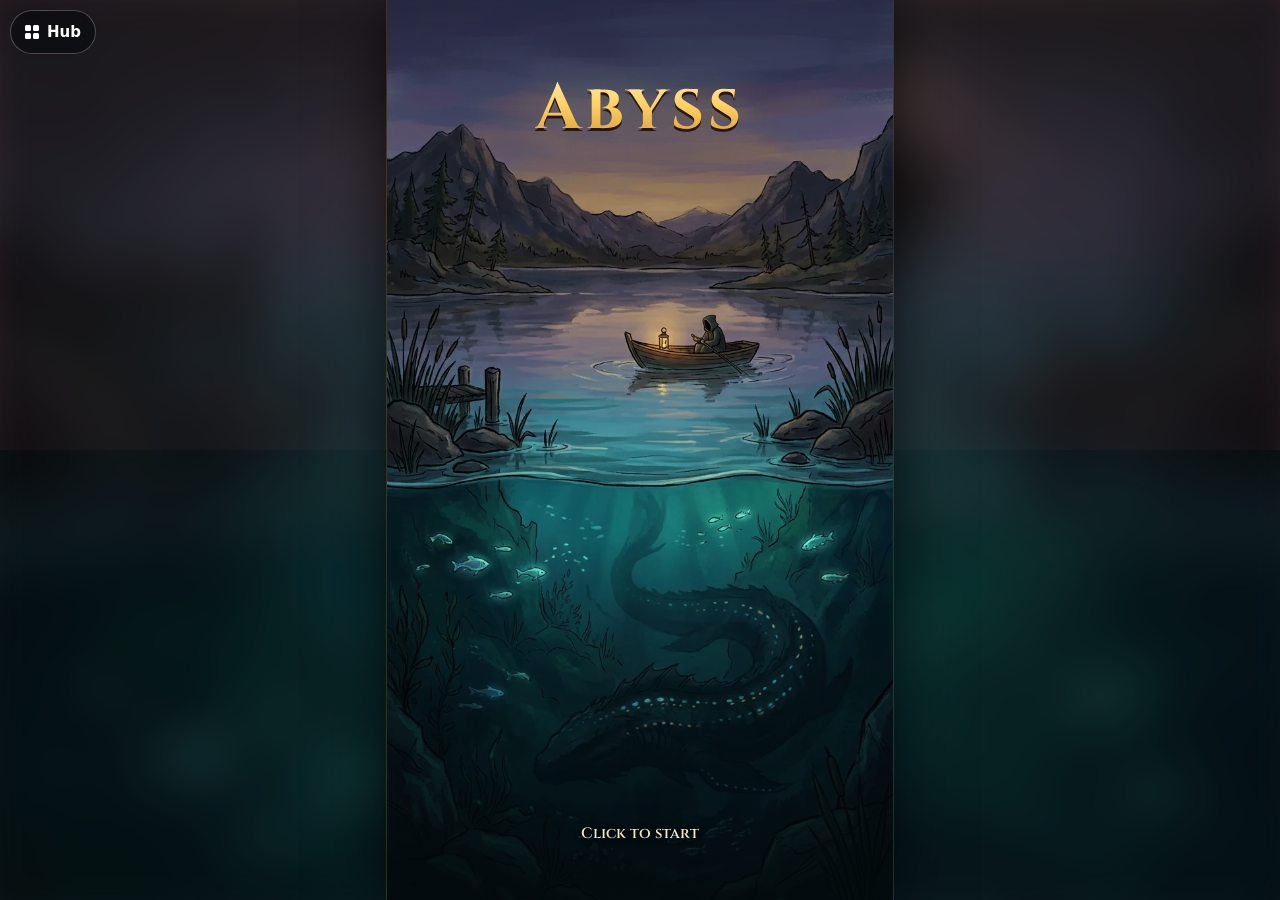
==== commit fe5ca819: "Merge pull request #7 from Keismey/claude/project-thread-99f3ex-zoom Zoom à deux doigts autorisé hor" ====
--- a/en.html
+++ b/en.html
@@ -32,8 +32,9 @@
 :root[data-theme="dark"]{--fond:#03141a;--or:#ffd166;--ecume:#e8f1f2}
 html{scroll-padding-top:env(safe-area-inset-top,0px)}
 html,body{height:100%;margin:0}
-body{background:var(--fond);color:var(--ecume);font-family:'Fredoka',system-ui,sans-serif;display:flex;flex-direction:column;overflow:hidden;touch-action:none;user-select:none;-webkit-user-select:none}
+body{background:var(--fond);color:var(--ecume);font-family:'Fredoka',system-ui,sans-serif;display:flex;flex-direction:column;overflow:hidden;touch-action:none;touch-action:pinch-zoom;user-select:none;-webkit-user-select:none}
 #stage{flex:1;min-height:0;position:relative;display:flex;align-items:center;justify-content:center;width:100%;max-width:min(100vw,calc(100dvh*.5625));margin:0 auto;overflow:hidden}@media (min-aspect-ratio:3/4){body{background:radial-gradient(ellipse at 50% 40%,#0c2f38 0%,#04161c 55%,#010507 100%)}body::before{content:'';position:fixed;inset:-40px;background:var(--tbg) center/cover;filter:blur(28px) brightness(.45) saturate(1.1);opacity:.9;pointer-events:none}#stage{box-shadow:0 0 0 1px #ffd16626,0 0 60px #000c}}
+#rot{display:none;position:fixed;inset:0;z-index:100;background:#03141af5;color:var(--or);flex-direction:column;align-items:center;justify-content:center;gap:14px;font:700 18px Cinzel,Fredoka,serif;letter-spacing:.04em;text-align:center;padding:20px}#rot svg{width:54px;height:54px;fill:none;stroke:currentColor;stroke-width:1.6;stroke-linecap:round;stroke-linejoin:round;animation:rot 2.4s ease-in-out infinite}@keyframes rot{0%,30%{transform:rotate(-90deg)}60%,100%{transform:rotate(0)}}@media (prefers-reduced-motion:reduce){#rot svg{animation:none}}@media (orientation:landscape) and (max-height:500px) and (pointer:coarse){#rot{display:flex}html:has(input:focus,textarea:focus) #rot{display:none}}
 canvas{display:block;touch-action:none}
 #bar{position:absolute;left:0;right:0;bottom:12px;z-index:2;display:flex;justify-content:center;gap:8px}#bar .tb{background:#03141acc;color:var(--or);border:1px solid #ffd16688;font-size:14px;padding:9px 13px;-webkit-backdrop-filter:blur(6px);backdrop-filter:blur(6px)}.b:disabled{opacity:.4}.s{font-size:15px;padding:8px 14px}small{opacity:.7}
 .b{font:inherit;font-weight:600;font-size:15px;color:var(--fond);background:var(--or);border:0;border-radius:22px;padding:10px 14px;cursor:pointer}
@@ -200,9 +201,8 @@
 .cnt{display:none}
 .bd{position:absolute;top:83.2%;bottom:0;left:0;right:0;z-index:3}
 .ps{max-height:none!important;height:100%}.ps.pass{flex:.62}.ps .px{width:24px;height:24px}.ps .ph{font-size:9px;color:#e8d9c0}.ps.pass .pl{font-size:13px}
-/* zones de toucher d'au moins 44 x 44 px par un ::before transparent (Options descend de 12 px pour ne pas chevaucher Collection) */#vil .rst.sd{top:84px}#upd .x{min-width:44px}.bgl,.mb,.shw.t3 .bt,.fstk,#upd button{position:relative}#vil .rst::before,.bgl::before,.mb::before,.shw.t3 .bt::before,.fstk::before,.st .x::before,#upd button::before{content:"";position:absolute;left:50%;top:50%;width:44px;height:44px;min-width:100%;min-height:100%;transform:translate(-50%,-50%)}.tabx,.fbk{min-height:44px}#ov .vrow input{min-height:44px;margin:0}
 </style></head><body><div id="ld" style="position:fixed;inset:0;z-index:99;display:flex;flex-direction:column;align-items:center;justify-content:center;gap:14px;background:#03141a;color:#e8d9c0;font:600 15px Cinzel,serif;transition:opacity .4s"><div>Abysses</div><div style="width:180px;height:6px;border-radius:3px;background:#ffffff22;overflow:hidden"><i id="ldb" style="display:block;height:100%;width:0;background:#ffd166"></i></div></div><script>(()=>{const A=["a/0989dc3753eb.webp", "a/1069aa76976e.webp", "a/16e17ef3d920.webp", "a/18950f994430.webp", "a/189874e4fc6e.webp", "a/19b0beeead1d.webp", "a/1f297a8886dc.webp", "a/21af9157ee4e.webp", "a/289e387dee98.webp", "a/29942f1687d4.webp", "a/29f1fc3882d6.webp", "a/2a7af79d9672.webp", "a/327b46c5b666.webp", "a/351238debbf7.webp", "a/35222d3fe857.webp", "a/35945ead04e7.webp", "a/382f1ad18414.webp", "a/3c568f283598.webp", "a/3ef5ac4fa971.webp", "a/3fa3a8b11d28.webp", "a/3ffe766f60f8.webp", "a/40632a302982.webp", "a/4303390dd241.webp", "a/44728c4cf605.webp", "a/4477e117409c.webp", "a/4536fc4760fb.webp", "a/45712119959e.webp", "a/465f6b6f90df.webp", "a/4753e9586985.webp", "a/4906fac1396c.webp", "a/4b5ebde88ea5.webp", "a/5057b66b4d1c.webp", "a/5106fc3f095c.webp", "a/57c71bef1fcc.webp", "a/5ac450e0d5f4.webp", "a/5dc1693f14af.webp", "a/5faea8e143fc.webp", "a/68507326904e.webp", "a/69928c2339b3.webp", "a/6dd722d01fc4.webp", "a/6e6176323789.webp", "a/6f9e97424a5a.webp", "a/7345a6447e6e.webp", "a/73d4cad86f8c.webp", "a/74d0fda808ee.webp", "a/75e83e3367e3.webp", "a/7663f49b2292.webp", "a/7799cf0da344.webp", "a/7e10e1491933.webp", "a/85fe90fcfc17.webp", "a/8a0767bf1e02.webp", "a/8a707142c4a2.webp", "a/8c3352aac56d.webp", "a/8f8afa4d7b17.webp", "a/91c39d52f0bc.webp", "a/999228f3e929.webp", "a/9ca837225fec.webp", "a/9edf9f89b19c.webp", "a/9f6519e8a861.webp", "a/a63dc030b7ff.webp", "a/a8ab7155e8a0.webp", "a/ab7871658c2c.webp", "a/abef7548957e.webp", "a/ad55f8f5b650.webp", "a/b220296e03d8.webp", "a/bb0fbc6a1362.webp", "a/bc96f776f782.webp", "a/bd597c75a6e4.webp", "a/be3aa05c3ed1.webp", "a/be4a896fa231.webp", "a/bf6d3f7488f2.webp", "a/c4ab9793eb10.webp", "a/c70db4fd492c.webp", "a/c7f6b49e8337.webp", "a/c97372f98cf0.webp", "a/d47fd7c78867.webp", "a/d4daa1fff933.webp", "a/d5c90f0e3a66.webp", "a/d73cbcabf711.webp", "a/d77f040d6d25.webp", "a/db048d6619e6.webp", "a/db86e726cb2e.webp", "a/de8101d32684.webp", "a/e01a7e0d4513.webp", "a/e20564e28b89.webp", "a/e24ea90878ae.webp", "a/e305754f6a9e.webp", "a/e312ff54fc9d.webp", "a/e4bbd141b581.webp", "a/e56ce9573e41.webp", "a/eaef8adde2a6.webp", "a/edc45c336968.webp", "a/ef603b05faa5.webp", "a/f1a51f9980a7.webp", "a/f39a64f42206.webp", "a/f43165051c18.webp", "a/f4a6f819c9ee.webp", "a/f82edb445935.webp"];let n=0;const d=document.getElementById("ld"),b=document.getElementById("ldb"),end=()=>{if(!d.parentNode)return;d.style.opacity=0;setTimeout(()=>d.remove(),400)};const ok=new Set(),title=()=>{try{return typeof SPL<"u"&&ok.has(SPL.logo)&&ok.has(SPL.tbg)}catch(e){return false}};A.forEach(u=>{const i=new Image();i.onload=i.onerror=()=>{n++;ok.add(u);b.style.width=(100*n/A.length)+"%";if(n>=A.length||title())end()};i.src=u});setTimeout(end,15000)})()</script>
-<div id="stage"><canvas id="c"></canvas><div id="bar"><button class="b tb" id="bb" onclick="musee()">Collection</button><button class="b tb" id="rb" onclick="leave()">Back to the village</button><button class="b tb" id="zb" onclick="zone()">Shores</button></div><div id="ov" hidden></div></div>
+<div id="rot"><svg viewBox="0 0 24 24" aria-hidden="true"><path d="M7 3h10v18H7z M11 18h2"/></svg><p>Turn your phone upright to play</p></div><div id="stage"><canvas id="c"></canvas><div id="bar"><button class="b tb" id="bb" onclick="musee()">Collection</button><button class="b tb" id="rb" onclick="leave()">Back to the village</button><button class="b tb" id="zb" onclick="zone()">Shores</button></div><div id="ov" hidden></div></div>
 <script src="ks-studio.js"></script>
 <script src="ks-back.js"></script>
 <script id="assets">const SPL={logo:'a/4303390dd241.webp',tbg:'a/75e83e3367e3.webp'};const IMG={"perche": "a/5057b66b4d1c.webp", "carpe": "a/f1a51f9980a7.webp", "anguille": "a/45712119959e.webp", "silure": "a/db86e726cb2e.webp", "lanterne": "a/29942f1687d4.webp", "raie": "a/ad55f8f5b650.webp", "serpent": "a/3fa3a8b11d28.webp", "brochet": "a/a8ab7155e8a0.webp", "gardon": "a/e24ea90878ae.webp", "aveugle": "a/0989dc3753eb.webp", "esturgeon": "a/d77f040d6d25.webp", "murene": "a/4906fac1396c.webp", "coela": "a/e01a7e0d4513.webp", "leviathan": "a/4753e9586985.webp"};const PIER={"uri": "a/ab7871658c2c.webp", "w": 544, "h": 266, "surf": 208.3};const BGC=[["#7e5160", "#232e37"], ["#3c6970", "#384232"], ["#302451", "#04090c"], ["#2c3a3e", "#0b1d22"], ["#2a2350", "#03060c"]];const BGD=["a/6dd722d01fc4.webp", "a/351238debbf7.webp", "a/db048d6619e6.webp", "a/c70db4fd492c.webp", "a/7e10e1491933.webp"];</script>
@@ -266,10 +266,10 @@
 const UP=18,PX=-56;let REFL=null;const PIERI=new Image();
 PIERI.src=PIER.uri;
 const BGI=BGD.map(d=>{const i=new Image();i.src=d;return i});
-function fit(){const s=$('stage'),sw=s.clientWidth,sh=s.clientHeight,d=devicePixelRatio||1;let k;
+function fit(){if(window.visualViewport&&visualViewport.scale>1.01)return;const s=$('stage'),sw=s.clientWidth,sh=s.clientHeight,d=devicePixelRatio||1;let k;
 if(sw/sh<=W/560){k=sw/W;H=Math.max(560,Math.min(820,Math.round(sh/k)))}else{k=sh/560;H=560}
 cv.style.width=W*k+'px';cv.style.height=H*k+'px';cv.width=Math.round(W*k*d);cv.height=Math.round(H*k*d);ctx.setTransform(k*d,0,0,k*d,0,0);SC=k*d}
-addEventListener('resize',fit);fit();try{const tb=SPL.tbg||BGD[2];document.documentElement.style.setProperty('--tbg',`url(${tb})`)}catch(e){}
+addEventListener('resize',fit);if(window.visualViewport)visualViewport.addEventListener('resize',fit);fit();try{const tb=SPL.tbg||BGD[2];document.documentElement.style.setProperty('--tbg',`url(${tb})`)}catch(e){}
 
 const BOATI=new Image();BOATI.src='a/bf6d3f7488f2.webp';
 
@@ -484,7 +484,8 @@
 document.addEventListener('visibilitychange',()=>{if(document.hidden){if(mEl)mEl.pause()}else musicKick()});
 function setV(k,v){v=v/100;if(k==='m'){mv=v;if(!mv&&mEl)mEl.pause();else if(mEl&&!mEl.paused)fade(mEl,.35*mv,200);else music(mKey)}else{sv=v;if(MB)MB.gain.value=.9*sv}save()}
 function sndT(){snd=snd?0:1;save();if(!snd&&mEl)mEl.pause();else music(mKey);opts()}
-const VER='1.0.6';const PN=[
+const VER='1.0.7';const PN=[
+{v:'1.0.7',d:'October 31, 2026',l:['Small screens: tall windows (Options) now scroll all the way up, volume sliders included.','Easier-to-tap buttons: Options, Collection, Basket, Ledger, Workshop purchases, stall display, Smokehouse.','Pinch to zoom now works to enlarge text (except on the lake).','Phone held sideways: a screen asks you to turn it upright.','Music is downloaded only when first played, and plays better offline on iPhone.']},
 {v:'1.0.6',d:'October 29, 2026',l:['Faster start: the title screen no longer waits for every image, and the music loads on your first tap.','Title screen: a “Hub” button takes you back to the studio’s other games.','Options: a “Back to the hub” button, in the same order as the studio’s other games.']},
 {v:'1.0.5',d:'October 26, 2026',l:['Options: game credits.']},
 {v:'1.0.4',d:'October 19, 2026',l:['Options: separate music and sound effects volume, vibration on or off, bug report, support the studio, back to the title screen.']},
